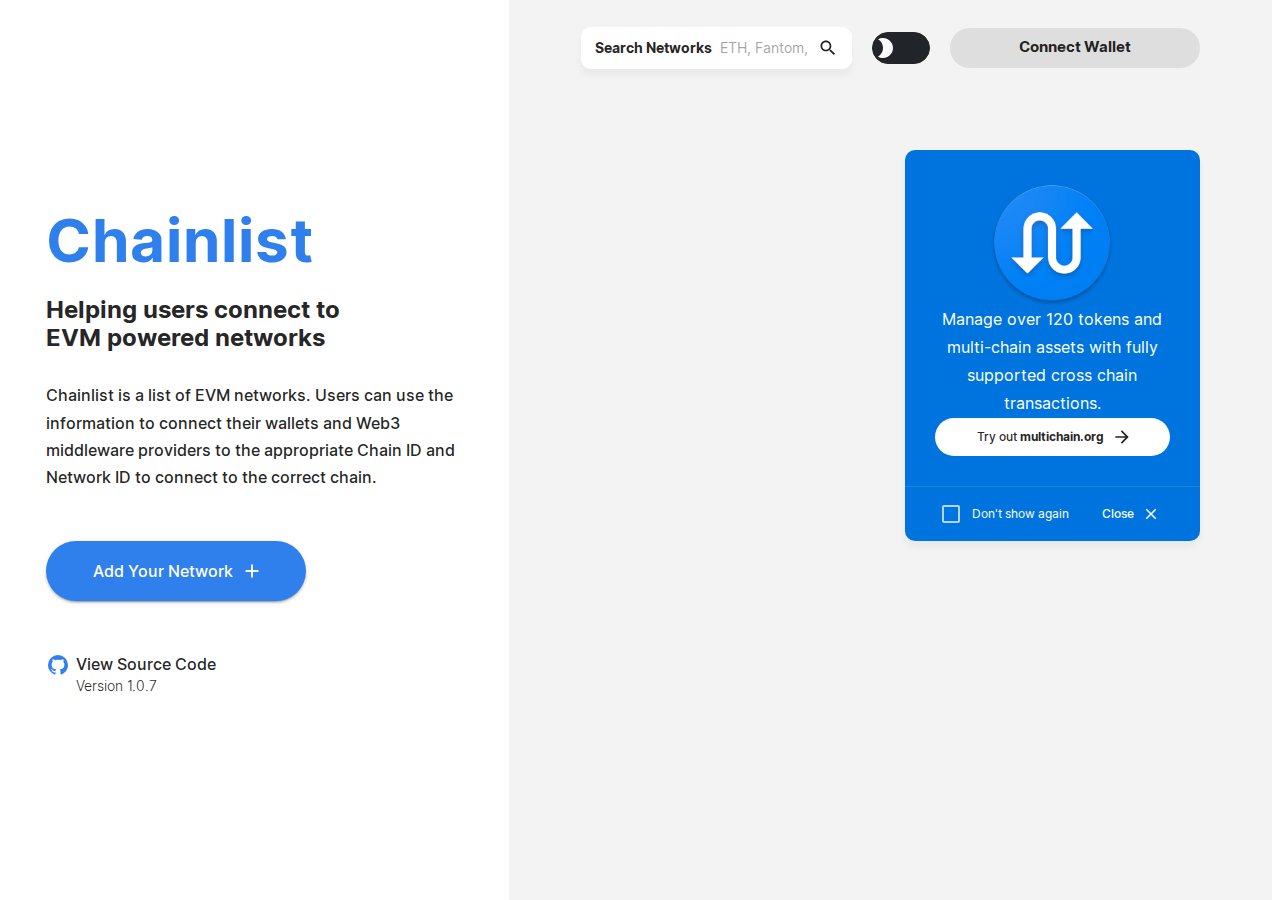
==== index.html @ e7cb63e4 "static" ====
<!DOCTYPE html><html lang="en"><head><meta name="viewport" content="width=device-width"/><meta charSet="utf-8"/><title>Chainlist</title><link rel="icon" href="/favicon.png"/><meta name="next-head-count" content="4"/><link rel="stylesheet" href="/fonts/Inter/Inter.css"/><link rel="stylesheet" href="/fonts/Druk/Druk.css"/><link rel="preload" href="/static/css/27d177a30947857b.css" as="style"/><link rel="stylesheet" href="/static/css/27d177a30947857b.css" data-n-g=""/><link rel="preload" href="/static/css/64f025fb55201e39.css" as="style"/><link rel="stylesheet" href="/static/css/64f025fb55201e39.css" data-n-p=""/><noscript data-n-css=""></noscript><script defer="" nomodule="" src="/static/chunks/polyfills-5cd94c89d3acac5f.js"></script><script src="/static/chunks/webpack-434fefa8f39d8fbc.js" defer=""></script><script src="/static/chunks/framework-43572560f8657394.js" defer=""></script><script src="/static/chunks/main-914fbfab4f90b52f.js" defer=""></script><script src="/static/chunks/pages/_app-c842c3a75df71df0.js" defer=""></script><script src="/static/chunks/228-35515f5d2929bd73.js" defer=""></script><script src="/static/chunks/pages/index-5a4e022d5bf48676.js" defer=""></script><script src="/static/UNQuM_yPZ-2NZf_EHMmGe/_buildManifest.js" defer=""></script><script src="/static/UNQuM_yPZ-2NZf_EHMmGe/_ssgManifest.js" defer=""></script><script src="/static/UNQuM_yPZ-2NZf_EHMmGe/_middlewareManifest.js" defer=""></script><style id="jss-server-side">html {
  box-sizing: border-box;
  -webkit-font-smoothing: antialiased;
  -moz-osx-font-smoothing: grayscale;
}
*, *::before, *::after {
  box-sizing: inherit;
}
strong, b {
  font-weight: 700;
}
body {
  color: rgba(0, 0, 0, 0.87);
  margin: 0;
  font-size: 0.875rem;
  font-family: Inter,Arial,-apple-system,BlinkMacSystemFont,"Segoe UI",Roboto,"Helvetica Neue",sans-serif,"Apple Color Emoji","Segoe UI Emoji","Segoe UI Symbol";
  font-weight: 400;
  line-height: 1.43;
  background-color: #fff;
}
@media print {
  body {
    background-color: #fff;
  }
}
  body::backdrop {
    background-color: #fff;
  }
  .MuiSvgIcon-root {
    fill: currentColor;
    width: 1em;
    height: 1em;
    display: inline-block;
    font-size: 1.5rem;
    transition: fill 200ms cubic-bezier(0.4, 0, 0.2, 1) 0ms;
    flex-shrink: 0;
    user-select: none;
  }
  .MuiSvgIcon-colorPrimary {
    color: #2F80ED;
  }
  .MuiSvgIcon-colorSecondary {
    color: #DEDEDE;
  }
  .MuiSvgIcon-colorAction {
    color: rgba(0, 0, 0, 0.54);
  }
  .MuiSvgIcon-colorError {
    color: #dc3545;
  }
  .MuiSvgIcon-colorDisabled {
    color: rgba(0, 0, 0, 0.26);
  }
  .MuiSvgIcon-fontSizeInherit {
    font-size: inherit;
  }
  .MuiSvgIcon-fontSizeSmall {
    font-size: 1.25rem;
  }
  .MuiSvgIcon-fontSizeLarge {
    font-size: 2.1875rem;
  }
  .MuiSvgIcon-root-98 {
    fill: currentColor;
    width: 1em;
    height: 1em;
    display: inline-block;
    font-size: 1.5rem;
    transition: fill 200ms cubic-bezier(0.4, 0, 0.2, 1) 0ms;
    flex-shrink: 0;
    user-select: none;
  }
  .MuiSvgIcon-colorPrimary-99 {
    color: #2F80ED;
  }
  .MuiSvgIcon-colorSecondary-100 {
    color: #f50057;
  }
  .MuiSvgIcon-colorAction-101 {
    color: rgba(0, 0, 0, 0.54);
  }
  .MuiSvgIcon-colorError-102 {
    color: #f44336;
  }
  .MuiSvgIcon-colorDisabled-103 {
    color: rgba(0, 0, 0, 0.26);
  }
  .MuiSvgIcon-fontSizeInherit-104 {
    font-size: inherit;
  }
  .MuiSvgIcon-fontSizeSmall-105 {
    font-size: 1.25rem;
  }
  .MuiSvgIcon-fontSizeLarge-106 {
    font-size: 2.1875rem;
  }
  .MuiPaper-root-1 {
    color: rgba(0, 0, 0, 0.87);
    transition: box-shadow 300ms cubic-bezier(0.4, 0, 0.2, 1) 0ms;
    background-color: #fff;
  }
  .MuiPaper-rounded-2 {
    border-radius: 10px;
  }
  .MuiPaper-outlined-3 {
    border: 1px solid rgba(0, 0, 0, 0.12);
  }
  .MuiPaper-elevation0-4 {
    box-shadow: none;
  }
  .MuiPaper-elevation1-5 {
    box-shadow: 0px 7px 7px #0000000A;;
    -moz-box-shadow: 0px 7px 7px #0000000A;;
    -webkit-box-shadow: 0px 7px 7px #0000000A;;
  }
  .MuiPaper-elevation2-6 {
    box-shadow: 0px 3px 1px -2px rgba(0,0,0,0.2),0px 2px 2px 0px rgba(0,0,0,0.14),0px 1px 5px 0px rgba(0,0,0,0.12);
  }
  .MuiPaper-elevation3-7 {
    box-shadow: 0px 3px 3px -2px rgba(0,0,0,0.2),0px 3px 4px 0px rgba(0,0,0,0.14),0px 1px 8px 0px rgba(0,0,0,0.12);
  }
  .MuiPaper-elevation4-8 {
    box-shadow: 0px 2px 4px -1px rgba(0,0,0,0.2),0px 4px 5px 0px rgba(0,0,0,0.14),0px 1px 10px 0px rgba(0,0,0,0.12);
  }
  .MuiPaper-elevation5-9 {
    box-shadow: 0px 3px 5px -1px rgba(0,0,0,0.2),0px 5px 8px 0px rgba(0,0,0,0.14),0px 1px 14px 0px rgba(0,0,0,0.12);
  }
  .MuiPaper-elevation6-10 {
    box-shadow: 0px 3px 5px -1px rgba(0,0,0,0.2),0px 6px 10px 0px rgba(0,0,0,0.14),0px 1px 18px 0px rgba(0,0,0,0.12);
  }
  .MuiPaper-elevation7-11 {
    box-shadow: 0px 4px 5px -2px rgba(0,0,0,0.2),0px 7px 10px 1px rgba(0,0,0,0.14),0px 2px 16px 1px rgba(0,0,0,0.12);
  }
  .MuiPaper-elevation8-12 {
    box-shadow: 0px 5px 5px -3px rgba(0,0,0,0.2),0px 8px 10px 1px rgba(0,0,0,0.14),0px 3px 14px 2px rgba(0,0,0,0.12);
  }
  .MuiPaper-elevation9-13 {
    box-shadow: 0px 5px 6px -3px rgba(0,0,0,0.2),0px 9px 12px 1px rgba(0,0,0,0.14),0px 3px 16px 2px rgba(0,0,0,0.12);
  }
  .MuiPaper-elevation10-14 {
    box-shadow: 0px 6px 6px -3px rgba(0,0,0,0.2),0px 10px 14px 1px rgba(0,0,0,0.14),0px 4px 18px 3px rgba(0,0,0,0.12);
  }
  .MuiPaper-elevation11-15 {
    box-shadow: 0px 6px 7px -4px rgba(0,0,0,0.2),0px 11px 15px 1px rgba(0,0,0,0.14),0px 4px 20px 3px rgba(0,0,0,0.12);
  }
  .MuiPaper-elevation12-16 {
    box-shadow: 0px 7px 8px -4px rgba(0,0,0,0.2),0px 12px 17px 2px rgba(0,0,0,0.14),0px 5px 22px 4px rgba(0,0,0,0.12);
  }
  .MuiPaper-elevation13-17 {
    box-shadow: 0px 7px 8px -4px rgba(0,0,0,0.2),0px 13px 19px 2px rgba(0,0,0,0.14),0px 5px 24px 4px rgba(0,0,0,0.12);
  }
  .MuiPaper-elevation14-18 {
    box-shadow: 0px 7px 9px -4px rgba(0,0,0,0.2),0px 14px 21px 2px rgba(0,0,0,0.14),0px 5px 26px 4px rgba(0,0,0,0.12);
  }
  .MuiPaper-elevation15-19 {
    box-shadow: 0px 8px 9px -5px rgba(0,0,0,0.2),0px 15px 22px 2px rgba(0,0,0,0.14),0px 6px 28px 5px rgba(0,0,0,0.12);
  }
  .MuiPaper-elevation16-20 {
    box-shadow: 0px 8px 10px -5px rgba(0,0,0,0.2),0px 16px 24px 2px rgba(0,0,0,0.14),0px 6px 30px 5px rgba(0,0,0,0.12);
  }
  .MuiPaper-elevation17-21 {
    box-shadow: 0px 8px 11px -5px rgba(0,0,0,0.2),0px 17px 26px 2px rgba(0,0,0,0.14),0px 6px 32px 5px rgba(0,0,0,0.12);
  }
  .MuiPaper-elevation18-22 {
    box-shadow: 0px 9px 11px -5px rgba(0,0,0,0.2),0px 18px 28px 2px rgba(0,0,0,0.14),0px 7px 34px 6px rgba(0,0,0,0.12);
  }
  .MuiPaper-elevation19-23 {
    box-shadow: 0px 9px 12px -6px rgba(0,0,0,0.2),0px 19px 29px 2px rgba(0,0,0,0.14),0px 7px 36px 6px rgba(0,0,0,0.12);
  }
  .MuiPaper-elevation20-24 {
    box-shadow: 0px 10px 13px -6px rgba(0,0,0,0.2),0px 20px 31px 3px rgba(0,0,0,0.14),0px 8px 38px 7px rgba(0,0,0,0.12);
  }
  .MuiPaper-elevation21-25 {
    box-shadow: 0px 10px 13px -6px rgba(0,0,0,0.2),0px 21px 33px 3px rgba(0,0,0,0.14),0px 8px 40px 7px rgba(0,0,0,0.12);
  }
  .MuiPaper-elevation22-26 {
    box-shadow: 0px 10px 14px -6px rgba(0,0,0,0.2),0px 22px 35px 3px rgba(0,0,0,0.14),0px 8px 42px 7px rgba(0,0,0,0.12);
  }
  .MuiPaper-elevation23-27 {
    box-shadow: 0px 11px 14px -7px rgba(0,0,0,0.2),0px 23px 36px 3px rgba(0,0,0,0.14),0px 9px 44px 8px rgba(0,0,0,0.12);
  }
  .MuiPaper-elevation24-28 {
    box-shadow: 0px 11px 15px -7px rgba(0,0,0,0.2),0px 24px 38px 3px rgba(0,0,0,0.14),0px 9px 46px 8px rgba(0,0,0,0.12);
  }
  .MuiButtonBase-root {
    color: inherit;
    border: 0;
    cursor: pointer;
    margin: 0;
    display: inline-flex;
    outline: 0;
    padding: 0;
    position: relative;
    align-items: center;
    user-select: none;
    border-radius: 0;
    vertical-align: middle;
    -moz-appearance: none;
    justify-content: center;
    text-decoration: none;
    background-color: transparent;
    -webkit-appearance: none;
    -webkit-tap-highlight-color: transparent;
  }
  .MuiButtonBase-root::-moz-focus-inner {
    border-style: none;
  }
  .MuiButtonBase-root.Mui-disabled {
    cursor: default;
    pointer-events: none;
  }
@media print {
  .MuiButtonBase-root {
    color-adjust: exact;
  }
}
  .MuiIconButton-root {
    flex: 0 0 auto;
    color: rgba(0, 0, 0, 0.54);
    padding: 12px;
    overflow: visible;
    font-size: 1.5rem;
    text-align: center;
    transition: background-color 150ms cubic-bezier(0.4, 0, 0.2, 1) 0ms;
    border-radius: 50%;
  }
  .MuiIconButton-root:hover {
    background-color: rgba(0, 0, 0, 0.04);
  }
  .MuiIconButton-root.Mui-disabled {
    color: rgba(0, 0, 0, 0.26);
    background-color: transparent;
  }
@media (hover: none) {
  .MuiIconButton-root:hover {
    background-color: transparent;
  }
}
  .MuiIconButton-edgeStart {
    margin-left: -12px;
  }
  .MuiIconButton-sizeSmall.MuiIconButton-edgeStart {
    margin-left: -3px;
  }
  .MuiIconButton-edgeEnd {
    margin-right: -12px;
  }
  .MuiIconButton-sizeSmall.MuiIconButton-edgeEnd {
    margin-right: -3px;
  }
  .MuiIconButton-colorInherit {
    color: inherit;
  }
  .MuiIconButton-colorPrimary {
    color: #2F80ED;
  }
  .MuiIconButton-colorPrimary:hover {
    background-color: rgba(47, 128, 237, 0.04);
  }
@media (hover: none) {
  .MuiIconButton-colorPrimary:hover {
    background-color: transparent;
  }
}
  .MuiIconButton-colorSecondary {
    color: #DEDEDE;
  }
  .MuiIconButton-colorSecondary:hover {
    background-color: rgba(222, 222, 222, 0.04);
  }
@media (hover: none) {
  .MuiIconButton-colorSecondary:hover {
    background-color: transparent;
  }
}
  .MuiIconButton-sizeSmall {
    padding: 3px;
    font-size: 1.125rem;
  }
  .MuiIconButton-label {
    width: 100%;
    display: flex;
    align-items: inherit;
    justify-content: inherit;
  }
  .MuiTypography-root {
    margin: 0;
  }
  .MuiTypography-body2 {
    font-size: 0.875rem;
    font-family: Inter,Arial,-apple-system,BlinkMacSystemFont,"Segoe UI",Roboto,"Helvetica Neue",sans-serif,"Apple Color Emoji","Segoe UI Emoji","Segoe UI Symbol";
    font-weight: 400;
    line-height: 1.43;
  }
  .MuiTypography-body1 {
    font-size: 16px;
    font-family: Inter,Arial,-apple-system,BlinkMacSystemFont,"Segoe UI",Roboto,"Helvetica Neue",sans-serif,"Apple Color Emoji","Segoe UI Emoji","Segoe UI Symbol";
    font-weight: 500;
    line-height: 1.7;
  }
@media (max-width:576px) {
  .MuiTypography-body1 {
    font-size: 0.8rem;
  }
}
  .MuiTypography-caption {
    font-size: 0.75rem;
    font-family: Inter,Arial,-apple-system,BlinkMacSystemFont,"Segoe UI",Roboto,"Helvetica Neue",sans-serif,"Apple Color Emoji","Segoe UI Emoji","Segoe UI Symbol";
    font-weight: 400;
    line-height: 1.66;
  }
  .MuiTypography-button {
    font-size: 0.875rem;
    font-family: Inter,Arial,-apple-system,BlinkMacSystemFont,"Segoe UI",Roboto,"Helvetica Neue",sans-serif,"Apple Color Emoji","Segoe UI Emoji","Segoe UI Symbol";
    font-weight: 500;
    line-height: 1.75;
    text-transform: uppercase;
  }
  .MuiTypography-h1 {
    font-size: 60px;
    font-family: "Helvetica Neue", Inter;
    font-weight: 700;
    line-height: 1.167;
    letter-spacing: 1px;
  }
  .MuiTypography-h2 {
    font-size: 24px;
    font-family: Inter,Arial,-apple-system,BlinkMacSystemFont,"Segoe UI",Roboto,"Helvetica Neue",sans-serif,"Apple Color Emoji","Segoe UI Emoji","Segoe UI Symbol";
    font-weight: 700;
    line-height: 1.167;
  }
  .MuiTypography-h3 {
    font-size: 20px;
    font-family: Inter;
    font-weight: 600;
    line-height: 1.167;
  }
  .MuiTypography-h4 {
    font-size: 1.5rem;
    font-family: Inter,Arial,-apple-system,BlinkMacSystemFont,"Segoe UI",Roboto,"Helvetica Neue",sans-serif,"Apple Color Emoji","Segoe UI Emoji","Segoe UI Symbol";
    font-weight: 600;
    line-height: 1.167;
  }
  .MuiTypography-h5 {
    font-size: 15px;
    font-family: Inter,Arial,-apple-system,BlinkMacSystemFont,"Segoe UI",Roboto,"Helvetica Neue",sans-serif,"Apple Color Emoji","Segoe UI Emoji","Segoe UI Symbol";
    font-weight: 700;
    line-height: 1.167;
  }
  .MuiTypography-h6 {
    font-size: 1.5rem;
    font-family: Inter,Arial,-apple-system,BlinkMacSystemFont,"Segoe UI",Roboto,"Helvetica Neue",sans-serif,"Apple Color Emoji","Segoe UI Emoji","Segoe UI Symbol";
    font-weight: 700;
    line-height: 1.167;
    letter-spacing: 2px;
  }
@media (max-width:576px) {
  .MuiTypography-h6 {
    font-size: 1.2rem;
  }
}
  .MuiTypography-subtitle1 {
    font-size: 14px;
    font-family: Inter,Arial,-apple-system,BlinkMacSystemFont,"Segoe UI",Roboto,"Helvetica Neue",sans-serif,"Apple Color Emoji","Segoe UI Emoji","Segoe UI Symbol";
    font-weight: 300;
    line-height: 1.167;
  }
@media (max-width:576px) {
  .MuiTypography-subtitle1 {
    font-size: 0.7rem;
  }
}
  .MuiTypography-subtitle2 {
    font-size: 0.875rem;
    font-family: Inter,Arial,-apple-system,BlinkMacSystemFont,"Segoe UI",Roboto,"Helvetica Neue",sans-serif,"Apple Color Emoji","Segoe UI Emoji","Segoe UI Symbol";
    font-weight: 500;
    line-height: 1.57;
  }
  .MuiTypography-overline {
    font-size: 0.75rem;
    font-family: Inter,Arial,-apple-system,BlinkMacSystemFont,"Segoe UI",Roboto,"Helvetica Neue",sans-serif,"Apple Color Emoji","Segoe UI Emoji","Segoe UI Symbol";
    font-weight: 400;
    line-height: 2.66;
    text-transform: uppercase;
  }
  .MuiTypography-srOnly {
    width: 1px;
    height: 1px;
    overflow: hidden;
    position: absolute;
  }
  .MuiTypography-alignLeft {
    text-align: left;
  }
  .MuiTypography-alignCenter {
    text-align: center;
  }
  .MuiTypography-alignRight {
    text-align: right;
  }
  .MuiTypography-alignJustify {
    text-align: justify;
  }
  .MuiTypography-noWrap {
    overflow: hidden;
    white-space: nowrap;
    text-overflow: ellipsis;
  }
  .MuiTypography-gutterBottom {
    margin-bottom: 0.35em;
  }
  .MuiTypography-paragraph {
    margin-bottom: 16px;
  }
  .MuiTypography-colorInherit {
    color: inherit;
  }
  .MuiTypography-colorPrimary {
    color: #2F80ED;
  }
  .MuiTypography-colorSecondary {
    color: #DEDEDE;
  }
  .MuiTypography-colorTextPrimary {
    color: rgba(0, 0, 0, 0.87);
  }
  .MuiTypography-colorTextSecondary {
    color: rgba(0, 0, 0, 0.54);
  }
  .MuiTypography-colorError {
    color: #dc3545;
  }
  .MuiTypography-displayInline {
    display: inline;
  }
  .MuiTypography-displayBlock {
    display: block;
  }
  .MuiTypography-root-68 {
    margin: 0;
  }
  .MuiTypography-body2-69 {
    font-size: 0.875rem;
    font-family: Inter,Arial,-apple-system,BlinkMacSystemFont,"Segoe UI",Roboto,"Helvetica Neue",sans-serif,"Apple Color Emoji","Segoe UI Emoji","Segoe UI Symbol";
    font-weight: 400;
    line-height: 1.43;
  }
  .MuiTypography-body1-70 {
    font-size: 12px;
    font-family: Inter,Arial,-apple-system,BlinkMacSystemFont,"Segoe UI",Roboto,"Helvetica Neue",sans-serif,"Apple Color Emoji","Segoe UI Emoji","Segoe UI Symbol";
    font-weight: 400;
    line-height: 1.5;
  }
  .MuiTypography-caption-71 {
    font-size: 0.75rem;
    font-family: Inter,Arial,-apple-system,BlinkMacSystemFont,"Segoe UI",Roboto,"Helvetica Neue",sans-serif,"Apple Color Emoji","Segoe UI Emoji","Segoe UI Symbol";
    font-weight: 400;
    line-height: 1.66;
  }
  .MuiTypography-button-72 {
    font-size: 0.875rem;
    font-family: Inter,Arial,-apple-system,BlinkMacSystemFont,"Segoe UI",Roboto,"Helvetica Neue",sans-serif,"Apple Color Emoji","Segoe UI Emoji","Segoe UI Symbol";
    font-weight: 500;
    line-height: 1.75;
    text-transform: uppercase;
  }
  .MuiTypography-h1-73 {
    font-size: 6rem;
    font-family: Inter,Arial,-apple-system,BlinkMacSystemFont,"Segoe UI",Roboto,"Helvetica Neue",sans-serif,"Apple Color Emoji","Segoe UI Emoji","Segoe UI Symbol";
    font-weight: 300;
    line-height: 1.167;
  }
  .MuiTypography-h2-74 {
    font-size: 3.75rem;
    font-family: Inter,Arial,-apple-system,BlinkMacSystemFont,"Segoe UI",Roboto,"Helvetica Neue",sans-serif,"Apple Color Emoji","Segoe UI Emoji","Segoe UI Symbol";
    font-weight: 300;
    line-height: 1.2;
  }
  .MuiTypography-h3-75 {
    font-size: 3rem;
    font-family: Inter,Arial,-apple-system,BlinkMacSystemFont,"Segoe UI",Roboto,"Helvetica Neue",sans-serif,"Apple Color Emoji","Segoe UI Emoji","Segoe UI Symbol";
    font-weight: 400;
    line-height: 1.167;
  }
  .MuiTypography-h4-76 {
    font-size: 2.125rem;
    font-family: Inter,Arial,-apple-system,BlinkMacSystemFont,"Segoe UI",Roboto,"Helvetica Neue",sans-serif,"Apple Color Emoji","Segoe UI Emoji","Segoe UI Symbol";
    font-weight: 400;
    line-height: 1.235;
  }
  .MuiTypography-h5-77 {
    font-size: 1.5rem;
    font-family: Inter,Arial,-apple-system,BlinkMacSystemFont,"Segoe UI",Roboto,"Helvetica Neue",sans-serif,"Apple Color Emoji","Segoe UI Emoji","Segoe UI Symbol";
    font-weight: 400;
    line-height: 1.334;
  }
  .MuiTypography-h6-78 {
    font-size: 1.25rem;
    font-family: Inter,Arial,-apple-system,BlinkMacSystemFont,"Segoe UI",Roboto,"Helvetica Neue",sans-serif,"Apple Color Emoji","Segoe UI Emoji","Segoe UI Symbol";
    font-weight: 500;
    line-height: 1.6;
  }
  .MuiTypography-subtitle1-79 {
    font-size: 1rem;
    font-family: Inter,Arial,-apple-system,BlinkMacSystemFont,"Segoe UI",Roboto,"Helvetica Neue",sans-serif,"Apple Color Emoji","Segoe UI Emoji","Segoe UI Symbol";
    font-weight: 400;
    line-height: 1.75;
  }
  .MuiTypography-subtitle2-80 {
    font-size: 0.875rem;
    font-family: Inter,Arial,-apple-system,BlinkMacSystemFont,"Segoe UI",Roboto,"Helvetica Neue",sans-serif,"Apple Color Emoji","Segoe UI Emoji","Segoe UI Symbol";
    font-weight: 500;
    line-height: 1.57;
  }
  .MuiTypography-overline-81 {
    font-size: 0.75rem;
    font-family: Inter,Arial,-apple-system,BlinkMacSystemFont,"Segoe UI",Roboto,"Helvetica Neue",sans-serif,"Apple Color Emoji","Segoe UI Emoji","Segoe UI Symbol";
    font-weight: 400;
    line-height: 2.66;
    text-transform: uppercase;
  }
  .MuiTypography-srOnly-82 {
    width: 1px;
    height: 1px;
    overflow: hidden;
    position: absolute;
  }
  .MuiTypography-alignLeft-83 {
    text-align: left;
  }
  .MuiTypography-alignCenter-84 {
    text-align: center;
  }
  .MuiTypography-alignRight-85 {
    text-align: right;
  }
  .MuiTypography-alignJustify-86 {
    text-align: justify;
  }
  .MuiTypography-noWrap-87 {
    overflow: hidden;
    white-space: nowrap;
    text-overflow: ellipsis;
  }
  .MuiTypography-gutterBottom-88 {
    margin-bottom: 0.35em;
  }
  .MuiTypography-paragraph-89 {
    margin-bottom: 16px;
  }
  .MuiTypography-colorInherit-90 {
    color: inherit;
  }
  .MuiTypography-colorPrimary-91 {
    color: #2F80ED;
  }
  .MuiTypography-colorSecondary-92 {
    color: #f50057;
  }
  .MuiTypography-colorTextPrimary-93 {
    color: rgba(0, 0, 0, 0.87);
  }
  .MuiTypography-colorTextSecondary-94 {
    color: rgba(0, 0, 0, 0.54);
  }
  .MuiTypography-colorError-95 {
    color: #f44336;
  }
  .MuiTypography-displayInline-96 {
    display: inline;
  }
  .MuiTypography-displayBlock-97 {
    display: block;
  }
  .MuiButton-root {
    color: rgba(0, 0, 0, 0.87);
    padding: 6px 16px;
    font-size: 0.875rem;
    min-width: 50px;
    box-sizing: border-box;
    transition: background-color 250ms cubic-bezier(0.4, 0, 0.2, 1) 0ms,box-shadow 250ms cubic-bezier(0.4, 0, 0.2, 1) 0ms,border 250ms cubic-bezier(0.4, 0, 0.2, 1) 0ms;
    font-family: Inter,Arial,-apple-system,BlinkMacSystemFont,"Segoe UI",Roboto,"Helvetica Neue",sans-serif,"Apple Color Emoji","Segoe UI Emoji","Segoe UI Symbol";
    font-weight: 500;
    line-height: 1.75;
    border-radius: 32px;
    text-transform: uppercase;
  }
  .MuiButton-root:hover {
    text-decoration: none;
    background-color: rgba(0, 0, 0, 0.04);
  }
  .MuiButton-root.Mui-disabled {
    color: rgba(0, 0, 0, 0.26);
  }
@media (hover: none) {
  .MuiButton-root:hover {
    background-color: transparent;
  }
}
  .MuiButton-root:hover.Mui-disabled {
    background-color: transparent;
  }
  .MuiButton-label {
    width: 100%;
    display: inherit;
    align-items: inherit;
    text-transform: capitalize;
    justify-content: inherit;
  }
  .MuiButton-text {
    padding: 6px 8px;
  }
  .MuiButton-textPrimary {
    color: #2F80ED;
  }
  .MuiButton-textPrimary:hover {
    background-color: rgba(47, 128, 237, 0.04);
  }
@media (hover: none) {
  .MuiButton-textPrimary:hover {
    background-color: transparent;
  }
}
  .MuiButton-textSecondary {
    color: #DEDEDE;
  }
  .MuiButton-textSecondary:hover {
    background-color: rgba(222, 222, 222, 0.04);
  }
@media (hover: none) {
  .MuiButton-textSecondary:hover {
    background-color: transparent;
  }
}
  .MuiButton-outlined {
    border: 1px solid rgba(0, 0, 0, 0.23);
    padding: 5px 15px;
  }
  .MuiButton-outlined.Mui-disabled {
    border: 1px solid rgba(0, 0, 0, 0.12);
  }
  .MuiButton-outlinedPrimary {
    color: #2F80ED;
    border: 1px solid #EAEAEA;
  }
  .MuiButton-outlinedPrimary:hover {
    color: #fff;
    border: 1px solid #2F80ED;
    background-color: #2F80ED !important;
  }
@media (hover: none) {
  .MuiButton-outlinedPrimary:hover {
    background-color: transparent;
  }
}
  .MuiButton-outlinedSecondary {
    color: #DEDEDE;
    border: 1px solid rgba(222, 222, 222, 0.5);
  }
  .MuiButton-outlinedSecondary:hover {
    border: 1px solid #DEDEDE;
    background-color: rgba(222, 222, 222, 0.04);
  }
  .MuiButton-outlinedSecondary.Mui-disabled {
    border: 1px solid rgba(0, 0, 0, 0.26);
  }
@media (hover: none) {
  .MuiButton-outlinedSecondary:hover {
    background-color: transparent;
  }
}
  .MuiButton-contained {
    color: rgba(0, 0, 0, 0.87);
    box-shadow: 0px 3px 1px -2px rgba(0,0,0,0.2),0px 2px 2px 0px rgba(0,0,0,0.14),0px 1px 5px 0px rgba(0,0,0,0.12);
    background-color: #e0e0e0;
  }
  .MuiButton-contained:hover {
    box-shadow: 0px 2px 4px -1px rgba(0,0,0,0.2),0px 4px 5px 0px rgba(0,0,0,0.14),0px 1px 10px 0px rgba(0,0,0,0.12);
    background-color: #d5d5d5;
  }
  .MuiButton-contained.Mui-focusVisible {
    box-shadow: 0px 3px 5px -1px rgba(0,0,0,0.2),0px 6px 10px 0px rgba(0,0,0,0.14),0px 1px 18px 0px rgba(0,0,0,0.12);
  }
  .MuiButton-contained:active {
    box-shadow: 0px 5px 5px -3px rgba(0,0,0,0.2),0px 8px 10px 1px rgba(0,0,0,0.14),0px 3px 14px 2px rgba(0,0,0,0.12);
  }
  .MuiButton-contained.Mui-disabled {
    color: rgba(0, 0, 0, 0.26);
    box-shadow: none;
    background-color: rgba(0, 0, 0, 0.12);
  }
@media (hover: none) {
  .MuiButton-contained:hover {
    box-shadow: 0px 3px 1px -2px rgba(0,0,0,0.2),0px 2px 2px 0px rgba(0,0,0,0.14),0px 1px 5px 0px rgba(0,0,0,0.12);
    background-color: #e0e0e0;
  }
}
  .MuiButton-contained:hover.Mui-disabled {
    background-color: rgba(0, 0, 0, 0.12);
  }
  .MuiButton-containedPrimary {
    color: #fff;
    background-color: #2F80ED;
  }
  .MuiButton-containedPrimary:hover {
    background-color: rgb(32, 89, 165);
  }
@media (hover: none) {
  .MuiButton-containedPrimary:hover {
    background-color: #2F80ED;
  }
}
  .MuiButton-containedSecondary {
    color: rgba(0, 0, 0, 0.87);
    background-color: #DEDEDE;
  }
  .MuiButton-containedSecondary:hover {
    background-color: rgb(155, 155, 155);
  }
@media (hover: none) {
  .MuiButton-containedSecondary:hover {
    background-color: #DEDEDE;
  }
}
  .MuiButton-disableElevation {
    box-shadow: none;
  }
  .MuiButton-disableElevation:hover {
    box-shadow: none;
  }
  .MuiButton-disableElevation.Mui-focusVisible {
    box-shadow: none;
  }
  .MuiButton-disableElevation:active {
    box-shadow: none;
  }
  .MuiButton-disableElevation.Mui-disabled {
    box-shadow: none;
  }
  .MuiButton-colorInherit {
    color: inherit;
    border-color: currentColor;
  }
  .MuiButton-textSizeSmall {
    padding: 4px 5px;
    font-size: 0.8125rem;
  }
  .MuiButton-textSizeLarge {
    padding: 8px 11px;
    font-size: 2.4rem;
  }
@media (max-width:576px) {
  .MuiButton-textSizeLarge {
    font-size: 2rem;
  }
}
  .MuiButton-outlinedSizeSmall {
    padding: 6px 9px;
    font-size: 0.7rem;
  }
@media (max-width:576px) {
  .MuiButton-outlinedSizeSmall {
    padding: 3px 0px;
  }
}
  .MuiButton-outlinedSizeLarge {
    padding: 7px 21px;
    font-size: 0.9375rem;
  }
  .MuiButton-containedSizeSmall {
    padding: 4px 10px;
    font-size: 0.8125rem;
  }
  .MuiButton-containedSizeLarge {
    padding: 8px 22px;
    font-size: 0.9375rem;
  }
  .MuiButton-sizeLarge {
    width: 260px;
    height: 60px;
    border-radius: 50px;
  }
  .MuiButton-fullWidth {
    width: 100%;
  }
  .MuiButton-startIcon {
    display: inherit;
    margin-left: -4px;
    margin-right: 8px;
  }
  .MuiButton-startIcon.MuiButton-iconSizeSmall {
    margin-left: -2px;
  }
  .MuiButton-endIcon {
    display: inherit;
    margin-left: 8px;
    margin-right: -4px;
  }
  .MuiButton-endIcon.MuiButton-iconSizeSmall {
    margin-right: -2px;
  }
  .MuiButton-iconSizeSmall > *:first-child {
    font-size: 18px;
  }
  .MuiButton-iconSizeMedium > *:first-child {
    font-size: 20px;
  }
  .MuiButton-iconSizeLarge > *:first-child {
    font-size: 22px;
  }
  .jss117 {
    padding: 9px;
  }
  .jss120 {
    top: 0;
    left: 0;
    width: 100%;
    cursor: inherit;
    height: 100%;
    margin: 0;
    opacity: 0;
    padding: 0;
    z-index: 1;
    position: absolute;
  }
@keyframes mui-auto-fill {}
@keyframes mui-auto-fill-cancel {}
  .MuiInputBase-root-46 {
    color: rgba(0, 0, 0, 0.87);
    cursor: text;
    display: inline-flex;
    position: relative;
    font-size: 12px;
    box-sizing: border-box;
    align-items: center;
    font-family: Inter,Arial,-apple-system,BlinkMacSystemFont,"Segoe UI",Roboto,"Helvetica Neue",sans-serif,"Apple Color Emoji","Segoe UI Emoji","Segoe UI Symbol";
    font-weight: 400;
    line-height: 1.1876em;
  }
  .MuiInputBase-root-46.Mui-disabled {
    color: rgba(0, 0, 0, 0.38);
    cursor: default;
  }
  .MuiInputBase-multiline-51 {
    padding: 6px 0 7px;
  }
  .MuiInputBase-multiline-51.MuiInputBase-marginDense-50 {
    padding-top: 3px;
  }
  .MuiInputBase-fullWidth-53 {
    width: 100%;
  }
  .MuiInputBase-input-54 {
    font: inherit;
    color: currentColor;
    width: 100%;
    border: 0;
    height: 1.1876em;
    margin: 0;
    display: block;
    padding: 6px 0 7px;
    font-size: 14px;
    min-width: 0;
    background: none;
    box-sizing: content-box;
    animation-name: mui-auto-fill-cancel;
    letter-spacing: inherit;
    animation-duration: 10ms;
    -webkit-tap-highlight-color: transparent;
  }
  .MuiInputBase-input-54::-webkit-input-placeholder {
    color: currentColor;
    opacity: 0.42;
    transition: opacity 200ms cubic-bezier(0.4, 0, 0.2, 1) 0ms;
  }
  .MuiInputBase-input-54::-moz-placeholder {
    color: currentColor;
    opacity: 0.42;
    transition: opacity 200ms cubic-bezier(0.4, 0, 0.2, 1) 0ms;
  }
  .MuiInputBase-input-54:-ms-input-placeholder {
    color: currentColor;
    opacity: 0.42;
    transition: opacity 200ms cubic-bezier(0.4, 0, 0.2, 1) 0ms;
  }
  .MuiInputBase-input-54::-ms-input-placeholder {
    color: currentColor;
    opacity: 0.42;
    transition: opacity 200ms cubic-bezier(0.4, 0, 0.2, 1) 0ms;
  }
  .MuiInputBase-input-54:focus {
    outline: 0;
  }
  .MuiInputBase-input-54:invalid {
    box-shadow: none;
  }
  .MuiInputBase-input-54::-webkit-search-decoration {
    -webkit-appearance: none;
  }
  .MuiInputBase-input-54.Mui-disabled {
    opacity: 1;
  }
  .MuiInputBase-input-54:-webkit-autofill {
    animation-name: mui-auto-fill;
    animation-duration: 5000s;
  }
  label[data-shrink=false] + .MuiInputBase-formControl-47 .MuiInputBase-input-54::-webkit-input-placeholder {
    opacity: 0 !important;
  }
  label[data-shrink=false] + .MuiInputBase-formControl-47 .MuiInputBase-input-54::-moz-placeholder {
    opacity: 0 !important;
  }
  label[data-shrink=false] + .MuiInputBase-formControl-47 .MuiInputBase-input-54:-ms-input-placeholder {
    opacity: 0 !important;
  }
  label[data-shrink=false] + .MuiInputBase-formControl-47 .MuiInputBase-input-54::-ms-input-placeholder {
    opacity: 0 !important;
  }
  label[data-shrink=false] + .MuiInputBase-formControl-47 .MuiInputBase-input-54:focus::-webkit-input-placeholder {
    opacity: 0.42;
  }
  label[data-shrink=false] + .MuiInputBase-formControl-47 .MuiInputBase-input-54:focus::-moz-placeholder {
    opacity: 0.42;
  }
  label[data-shrink=false] + .MuiInputBase-formControl-47 .MuiInputBase-input-54:focus:-ms-input-placeholder {
    opacity: 0.42;
  }
  label[data-shrink=false] + .MuiInputBase-formControl-47 .MuiInputBase-input-54:focus::-ms-input-placeholder {
    opacity: 0.42;
  }
  .MuiInputBase-inputMarginDense-55 {
    padding-top: 3px;
  }
  .MuiInputBase-inputMultiline-56 {
    height: auto;
    resize: none;
    padding: 0;
  }
  .MuiInputBase-inputTypeSearch-57 {
    -moz-appearance: textfield;
    -webkit-appearance: textfield;
  }
  .MuiFormControl-root-30 {
    border: 0;
    margin: 0;
    display: inline-flex;
    padding: 0;
    position: relative;
    min-width: 0;
    flex-direction: column;
    vertical-align: top;
  }
  .MuiFormControl-marginNormal-31 {
    margin-top: 16px;
    margin-bottom: 8px;
  }
  .MuiFormControl-marginDense-32 {
    margin-top: 8px;
    margin-bottom: 4px;
  }
  .MuiFormControl-fullWidth-33 {
    width: 100%;
  }
  .MuiInputAdornment-root-61 {
    height: 0.01em;
    display: flex;
    max-height: 2em;
    align-items: center;
    white-space: nowrap;
  }
  .MuiInputAdornment-filled-62.MuiInputAdornment-positionStart-63:not(.MuiInputAdornment-hiddenLabel-66) {
    margin-top: 16px;
  }
  .MuiInputAdornment-positionStart-63 {
    margin-right: 8px;
  }
  .MuiInputAdornment-positionEnd-64 {
    margin-left: 8px;
  }
  .MuiInputAdornment-disablePointerEvents-65 {
    pointer-events: none;
  }
  .jss107 {
    top: -5px;
    left: 0;
    right: 0;
    bottom: 0;
    margin: 0;
    padding: 0 8px;
    overflow: hidden;
    position: absolute;
    border-style: solid;
    border-width: 1px;
    border-radius: inherit;
    pointer-events: none;
  }
  .jss108 {
    padding: 0;
    text-align: left;
    transition: width 150ms cubic-bezier(0.0, 0, 0.2, 1) 0ms;
    line-height: 11px;
  }
  .jss109 {
    width: auto;
    height: 11px;
    display: block;
    padding: 0;
    font-size: 0.75em;
    max-width: 0.01px;
    text-align: left;
    transition: max-width 50ms cubic-bezier(0.0, 0, 0.2, 1) 0ms;
    visibility: hidden;
  }
  .jss109 > span {
    display: inline-block;
    padding-left: 5px;
    padding-right: 5px;
  }
  .jss110 {
    max-width: 1000px;
    transition: max-width 100ms cubic-bezier(0.0, 0, 0.2, 1) 50ms;
  }
  .MuiOutlinedInput-root-34 {
    position: relative;
    border-radius: 10px;
  }
  .MuiOutlinedInput-root-34:hover .MuiOutlinedInput-notchedOutline-40 {
    border-color: rgba(0, 0, 0, 0.87);
  }
@media (hover: none) {
  .MuiOutlinedInput-root-34:hover .MuiOutlinedInput-notchedOutline-40 {
    border-color: rgba(0, 0, 0, 0.23);
  }
}
  .MuiOutlinedInput-root-34.Mui-focused .MuiOutlinedInput-notchedOutline-40 {
    border-color: #2F80ED;
    border-width: 2px;
  }
  .MuiOutlinedInput-root-34.Mui-error .MuiOutlinedInput-notchedOutline-40 {
    border-color: #f44336;
  }
  .MuiOutlinedInput-root-34.Mui-disabled .MuiOutlinedInput-notchedOutline-40 {
    border-color: rgba(0, 0, 0, 0.26);
  }
  .MuiOutlinedInput-colorSecondary-35.Mui-focused .MuiOutlinedInput-notchedOutline-40 {
    border-color: #f50057;
  }
  .MuiOutlinedInput-adornedStart-36 {
    padding-left: 14px;
  }
  .MuiOutlinedInput-adornedEnd-37 {
    padding-right: 14px;
  }
  .MuiOutlinedInput-multiline-39 {
    padding: 18.5px 14px;
  }
  .MuiOutlinedInput-multiline-39.MuiOutlinedInput-marginDense-38 {
    padding-top: 10.5px;
    padding-bottom: 10.5px;
  }
  .MuiOutlinedInput-notchedOutline-40 {
    border-color: #FFF;
  }
  .MuiOutlinedInput-input-41 {
    padding: 12.5px 14px;
  }
  .MuiOutlinedInput-input-41:-webkit-autofill {
    border-radius: inherit;
  }
  .MuiOutlinedInput-inputMarginDense-42 {
    padding-top: 10.5px;
    padding-bottom: 10.5px;
  }
  .MuiOutlinedInput-inputMultiline-43 {
    padding: 0;
  }
  .MuiOutlinedInput-inputAdornedStart-44 {
    padding-left: 0;
  }
  .MuiOutlinedInput-inputAdornedEnd-45 {
    padding-right: 0;
  }
  .MuiSwitch-root {
    width: 58px;
    height: 38px;
    display: inline-flex;
    padding: 12px;
    z-index: 0;
    overflow: hidden;
    position: relative;
    box-sizing: border-box;
    flex-shrink: 0;
    vertical-align: middle;
  }
@media print {
  .MuiSwitch-root {
    color-adjust: exact;
  }
}
  .MuiSwitch-edgeStart {
    margin-left: -8px;
  }
  .MuiSwitch-edgeEnd {
    margin-right: -8px;
  }
  .MuiSwitch-switchBase {
    top: 0;
    left: 0;
    color: #fafafa;
    z-index: 1;
    position: absolute;
    transition: left 150ms cubic-bezier(0.4, 0, 0.2, 1) 0ms,transform 150ms cubic-bezier(0.4, 0, 0.2, 1) 0ms;
  }
  .MuiSwitch-switchBase.Mui-checked {
    transform: translateX(20px);
  }
  .MuiSwitch-switchBase.Mui-disabled {
    color: #bdbdbd;
  }
  .MuiSwitch-switchBase.Mui-checked + .MuiSwitch-track {
    opacity: 0.5;
  }
  .MuiSwitch-switchBase.Mui-disabled + .MuiSwitch-track {
    opacity: 0.12;
  }
  .MuiSwitch-colorPrimary.Mui-checked {
    color: #2F80ED;
  }
  .MuiSwitch-colorPrimary.Mui-disabled {
    color: #bdbdbd;
  }
  .MuiSwitch-colorPrimary.Mui-checked + .MuiSwitch-track {
    background-color: #2F80ED;
  }
  .MuiSwitch-colorPrimary.Mui-disabled + .MuiSwitch-track {
    background-color: #000;
  }
  .MuiSwitch-colorPrimary.Mui-checked:hover {
    background-color: rgba(47, 128, 237, 0.04);
  }
@media (hover: none) {
  .MuiSwitch-colorPrimary.Mui-checked:hover {
    background-color: transparent;
  }
}
  .MuiSwitch-colorSecondary.Mui-checked {
    color: #DEDEDE;
  }
  .MuiSwitch-colorSecondary.Mui-disabled {
    color: #bdbdbd;
  }
  .MuiSwitch-colorSecondary.Mui-checked + .MuiSwitch-track {
    background-color: #DEDEDE;
  }
  .MuiSwitch-colorSecondary.Mui-disabled + .MuiSwitch-track {
    background-color: #000;
  }
  .MuiSwitch-colorSecondary.Mui-checked:hover {
    background-color: rgba(222, 222, 222, 0.04);
  }
@media (hover: none) {
  .MuiSwitch-colorSecondary.Mui-checked:hover {
    background-color: transparent;
  }
}
  .MuiSwitch-sizeSmall {
    width: 40px;
    height: 24px;
    padding: 7px;
  }
  .MuiSwitch-sizeSmall .MuiSwitch-thumb {
    width: 16px;
    height: 16px;
  }
  .MuiSwitch-sizeSmall .MuiSwitch-switchBase {
    padding: 4px;
  }
  .MuiSwitch-sizeSmall .MuiSwitch-switchBase.Mui-checked {
    transform: translateX(16px);
  }
  .MuiSwitch-input {
    left: -100%;
    width: 300%;
  }
  .MuiSwitch-thumb {
    width: 20px;
    height: 20px;
    box-shadow: 0px 2px 1px -1px rgba(0,0,0,0.2),0px 1px 1px 0px rgba(0,0,0,0.14),0px 1px 3px 0px rgba(0,0,0,0.12);
    border-radius: 50%;
    background-color: currentColor;
  }
  .MuiSwitch-track {
    width: 100%;
    height: 100%;
    opacity: 0.38;
    z-index: -1;
    transition: opacity 150ms cubic-bezier(0.4, 0, 0.2, 1) 0ms,background-color 150ms cubic-bezier(0.4, 0, 0.2, 1) 0ms;
    border-radius: 7px;
    background-color: #000;
  }


  .jss111 {
    width: 58px;
    height: 32px;
    margin: 8px;
    padding: 0;
  }
  .jss112 {
    padding: 1px;
  }
  .jss112.jss115 {
    color: #212529;
    transform: translateX(28px);
  }
  .jss112.jss116 .jss113 {
    color: #ffffff;
    border: 6px solid #fff;
  }
  .jss112.jss115 + .jss114 {
    opacity: 1;
    background-color: #ffffff;
  }
  .jss113 {
    width: 24px;
    height: 24px;
  }
  .jss114 {
    border: 1px solid #212529;
    opacity: 1;
    transition: background-color 300ms cubic-bezier(0.4, 0, 0.2, 1) 0ms,border 300ms cubic-bezier(0.4, 0, 0.2, 1) 0ms;
    border-radius: 16px;
    background-color: #212529;
  }</style></head><body><div id="__next" data-reactroot=""><div class="Home_container__bCOhY"><main class="Home_main__nLjiQ"><div class="index_container__Xi8tY"><div class="index_copyContainer__RKYZ_"><div class="index_copyCentered__Hu5WO"><h1 class="MuiTypography-root index_chainListSpacing__hiAAU MuiTypography-h1"><span class="index_helpingUnderline__fFWXU">Chainlist</span></h1><h2 class="MuiTypography-root index_helpingParagraph__8r1dk MuiTypography-h2">Helping users connect to EVM powered networks</h2><p class="MuiTypography-root index_subTitle__oO_D8 MuiTypography-body1">Chainlist is a list of EVM networks. Users can use the information to connect their wallets and Web3 middleware providers to the appropriate Chain ID and Network ID to connect to the correct chain.</p><button class="MuiButtonBase-root MuiButton-root MuiButton-contained index_addNetworkButton__8M_2x MuiButton-containedPrimary MuiButton-containedSizeLarge MuiButton-sizeLarge" tabindex="0" type="button"><span class="MuiButton-label"><p class="MuiTypography-root index_buttonLabel__BlwOt MuiTypography-body1">Add Your Network</p><span class="MuiButton-endIcon MuiButton-iconSizeLarge"><svg class="MuiSvgIcon-root" focusable="false" viewBox="0 0 24 24" aria-hidden="true"><path d="M19 13h-6v6h-2v-6H5v-2h6V5h2v6h6v2z"></path></svg></span></span></button><div class="index_socials__a0npx"><a class="index_socialButton__PTWvl" href="https://github.com/antonnell/networklist-org.git" target="_blank" rel="noopener noreferrer"><svg version="1.1" width="24" height="24" viewBox="0 0 24 24"><path fill="#2F80ED" d="M12,2A10,10 0 0,0 2,12C2,16.42 4.87,20.17 8.84,21.5C9.34,21.58 9.5,21.27 9.5,21C9.5,20.77 9.5,20.14 9.5,19.31C6.73,19.91 6.14,17.97 6.14,17.97C5.68,16.81 5.03,16.5 5.03,16.5C4.12,15.88 5.1,15.9 5.1,15.9C6.1,15.97 6.63,16.93 6.63,16.93C7.5,18.45 8.97,18 9.54,17.76C9.63,17.11 9.89,16.67 10.17,16.42C7.95,16.17 5.62,15.31 5.62,11.5C5.62,10.39 6,9.5 6.65,8.79C6.55,8.54 6.2,7.5 6.75,6.15C6.75,6.15 7.59,5.88 9.5,7.17C10.29,6.95 11.15,6.84 12,6.84C12.85,6.84 13.71,6.95 14.5,7.17C16.41,5.88 17.25,6.15 17.25,6.15C17.8,7.5 17.45,8.54 17.35,8.79C18,9.5 18.38,10.39 18.38,11.5C18.38,15.32 16.04,16.16 13.81,16.41C14.17,16.72 14.5,17.33 14.5,18.26C14.5,19.6 14.5,20.68 14.5,21C14.5,21.27 14.66,21.59 15.17,21.5C19.14,20.16 22,16.42 22,12A10,10 0 0,0 12,2Z"></path></svg><p class="MuiTypography-root index_sourceCode__6njOu MuiTypography-body1">View Source Code</p></a><h6 class="MuiTypography-root index_version__HrMUv MuiTypography-subtitle1">Version 1.0.7</h6></div></div></div><div class="index_listContainer__Q0mAp"><div class="index_headerContainer__a85qJ"><div class="index_filterRow__1cgdg"><div class="MuiPaper-root-1 index_searchPaper__WCxTC MuiPaper-elevation1-5 MuiPaper-rounded-2"><div class="MuiFormControl-root-30 MuiTextField-root-29 index_searchContainer__CCq3n MuiFormControl-fullWidth-33"><div class="MuiInputBase-root-46 MuiOutlinedInput-root-34 MuiInputBase-fullWidth-53 MuiInputBase-formControl-47 MuiInputBase-adornedStart-48 MuiOutlinedInput-adornedStart-36 MuiInputBase-adornedEnd-49 MuiOutlinedInput-adornedEnd-37"><div class="MuiInputAdornment-root-61 MuiInputAdornment-positionStart-63"><p class="MuiTypography-root-68 index_searchInputAdnornment__SuH3v MuiTypography-body1-70">Search Networks</p></div><input type="text" aria-invalid="false" placeholder="ETH, Fantom, ..." value="" class="MuiInputBase-input-54 MuiOutlinedInput-input-41 MuiInputBase-inputAdornedStart-58 MuiOutlinedInput-inputAdornedStart-44 MuiInputBase-inputAdornedEnd-59 MuiOutlinedInput-inputAdornedEnd-45"/><div class="MuiInputAdornment-root-61 MuiInputAdornment-positionEnd-64"><svg class="MuiSvgIcon-root-98 MuiSvgIcon-fontSizeSmall-105" focusable="false" viewBox="0 0 24 24" aria-hidden="true"><path d="M15.5 14h-.79l-.28-.27C15.41 12.59 16 11.11 16 9.5 16 5.91 13.09 3 9.5 3S3 5.91 3 9.5 5.91 16 9.5 16c1.61 0 3.09-.59 4.23-1.57l.27.28v.79l5 4.99L20.49 19l-4.99-5zm-6 0C7.01 14 5 11.99 5 9.5S7.01 5 9.5 5 14 7.01 14 9.5 11.99 14 9.5 14z"></path></svg></div><fieldset aria-hidden="true" style="padding-left:8px" class="jss107 MuiOutlinedInput-notchedOutline-40"><legend class="jss108" style="width:0.01px"><span>&#8203;</span></legend></fieldset></div></div></div></div><div class="header_headerContainer__rc8rJ"><div class="header_themeSelectContainer__cBWBx"><span class="MuiSwitch-root jss111"><span class="MuiButtonBase-root MuiIconButton-root jss117 MuiSwitch-switchBase jss112 MuiSwitch-colorSecondary" aria-disabled="false"><span class="MuiIconButton-label"><input type="checkbox" class="jss120 MuiSwitch-input"/><svg class="MuiSvgIcon-root header_switchIcon__vySLB" focusable="false" viewBox="0 0 24 24" aria-hidden="true"><path d="M10 2c-1.82 0-3.53.5-5 1.35C7.99 5.08 10 8.3 10 12s-2.01 6.92-5 8.65C6.47 21.5 8.18 22 10 22c5.52 0 10-4.48 10-10S15.52 2 10 2z"></path></svg></span></span><span class="MuiSwitch-track jss114"></span></span></div><button class="MuiButtonBase-root MuiButton-root MuiButton-contained header_accountButton__XuZxr MuiButton-containedSecondary MuiButton-disableElevation" tabindex="0" type="button"><span class="MuiButton-label"><h5 class="MuiTypography-root MuiTypography-h5">Connect Wallet</h5></span></button></div></div><div class="index_cardsContainer__QodMs"></div></div></div></main></div><div></div></div><script id="__NEXT_DATA__" type="application/json">{"props":{"pageProps":{}},"page":"/","query":{},"buildId":"UNQuM_yPZ-2NZf_EHMmGe","nextExport":true,"autoExport":true,"isFallback":false,"scriptLoader":[]}</script></body></html>
---- fonts/Inter/Inter.css ----
@font-face {
  font-family: 'Inter';
  font-style:  normal;
  font-weight: 100;
  font-display: swap;
  src: url("Inter-Thin.woff2?v=3.17") format("woff2"),
       url("Inter-Thin.woff?v=3.17") format("woff");
}
@font-face {
  font-family: 'Inter';
  font-style:  italic;
  font-weight: 100;
  font-display: swap;
  src: url("Inter-ThinItalic.woff2?v=3.17") format("woff2"),
       url("Inter-ThinItalic.woff?v=3.17") format("woff");
}

@font-face {
  font-family: 'Inter';
  font-style:  normal;
  font-weight: 200;
  font-display: swap;
  src: url("Inter-ExtraLight.woff2?v=3.17") format("woff2"),
       url("Inter-ExtraLight.woff?v=3.17") format("woff");
}
@font-face {
  font-family: 'Inter';
  font-style:  italic;
  font-weight: 200;
  font-display: swap;
  src: url("Inter-ExtraLightItalic.woff2?v=3.17") format("woff2"),
       url("Inter-ExtraLightItalic.woff?v=3.17") format("woff");
}

@font-face {
  font-family: 'Inter';
  font-style:  normal;
  font-weight: 300;
  font-display: swap;
  src: url("Inter-Light.woff2?v=3.17") format("woff2"),
       url("Inter-Light.woff?v=3.17") format("woff");
}
@font-face {
  font-family: 'Inter';
  font-style:  italic;
  font-weight: 300;
  font-display: swap;
  src: url("Inter-LightItalic.woff2?v=3.17") format("woff2"),
       url("Inter-LightItalic.woff?v=3.17") format("woff");
}

@font-face {
  font-family: 'Inter';
  font-style:  normal;
  font-weight: 400;
  font-display: swap;
  src: url("Inter-Regular.woff2?v=3.17") format("woff2"),
       url("Inter-Regular.woff?v=3.17") format("woff");
}
@font-face {
  font-family: 'Inter';
  font-style:  italic;
  font-weight: 400;
  font-display: swap;
  src: url("Inter-Italic.woff2?v=3.17") format("woff2"),
       url("Inter-Italic.woff?v=3.17") format("woff");
}

@font-face {
  font-family: 'Inter';
  font-style:  normal;
  font-weight: 500;
  font-display: swap;
  src: url("Inter-Medium.woff2?v=3.17") format("woff2"),
       url("Inter-Medium.woff?v=3.17") format("woff");
}
@font-face {
  font-family: 'Inter';
  font-style:  italic;
  font-weight: 500;
  font-display: swap;
  src: url("Inter-MediumItalic.woff2?v=3.17") format("woff2"),
       url("Inter-MediumItalic.woff?v=3.17") format("woff");
}

@font-face {
  font-family: 'Inter';
  font-style:  normal;
  font-weight: 600;
  font-display: swap;
  src: url("Inter-SemiBold.woff2?v=3.17") format("woff2"),
       url("Inter-SemiBold.woff?v=3.17") format("woff");
}
@font-face {
  font-family: 'Inter';
  font-style:  italic;
  font-weight: 600;
  font-display: swap;
  src: url("Inter-SemiBoldItalic.woff2?v=3.17") format("woff2"),
       url("Inter-SemiBoldItalic.woff?v=3.17") format("woff");
}

@font-face {
  font-family: 'Inter';
  font-style:  normal;
  font-weight: 700;
  font-display: swap;
  src: url("Inter-Bold.woff2?v=3.17") format("woff2"),
       url("Inter-Bold.woff?v=3.17") format("woff");
}
@font-face {
  font-family: 'Inter';
  font-style:  italic;
  font-weight: 700;
  font-display: swap;
  src: url("Inter-BoldItalic.woff2?v=3.17") format("woff2"),
       url("Inter-BoldItalic.woff?v=3.17") format("woff");
}

@font-face {
  font-family: 'Inter';
  font-style:  normal;
  font-weight: 800;
  font-display: swap;
  src: url("Inter-ExtraBold.woff2?v=3.17") format("woff2"),
       url("Inter-ExtraBold.woff?v=3.17") format("woff");
}
@font-face {
  font-family: 'Inter';
  font-style:  italic;
  font-weight: 800;
  font-display: swap;
  src: url("Inter-ExtraBoldItalic.woff2?v=3.17") format("woff2"),
       url("Inter-ExtraBoldItalic.woff?v=3.17") format("woff");
}

@font-face {
  font-family: 'Inter';
  font-style:  normal;
  font-weight: 900;
  font-display: swap;
  src: url("Inter-Black.woff2?v=3.17") format("woff2"),
       url("Inter-Black.woff?v=3.17") format("woff");
}
@font-face {
  font-family: 'Inter';
  font-style:  italic;
  font-weight: 900;
  font-display: swap;
  src: url("Inter-BlackItalic.woff2?v=3.17") format("woff2"),
       url("Inter-BlackItalic.woff?v=3.17") format("woff");
}

/* -------------------------------------------------------
Variable font.
Usage:

  html { font-family: 'Inter', sans-serif; }
  @supports (font-variation-settings: normal) {
    html { font-family: 'Inter var', sans-serif; }
  }
*/
@font-face {
  font-family: 'Inter var';
  font-weight: 100 900;
  font-display: swap;
  font-style: normal;
  font-named-instance: 'Regular';
  src: url("Inter-roman.var.woff2?v=3.17") format("woff2");
}
@font-face {
  font-family: 'Inter var';
  font-weight: 100 900;
  font-display: swap;
  font-style: italic;
  font-named-instance: 'Italic';
  src: url("Inter-italic.var.woff2?v=3.17") format("woff2");
}


/* --------------------------------------------------------------------------
[EXPERIMENTAL] Multi-axis, single variable font.

Slant axis is not yet widely supported (as of February 2019) and thus this
multi-axis single variable font is opt-in rather than the default.

When using this, you will probably need to set font-variation-settings
explicitly, e.g.

  * { font-variation-settings: "slnt" 0deg }
  .italic { font-variation-settings: "slnt" 10deg }

*/
@font-face {
  font-family: 'Inter var experimental';
  font-weight: 100 900;
  font-display: swap;
  font-style: oblique 0deg 10deg;
  src: url("Inter.var.woff2?v=3.17") format("woff2");
}
---- fonts/Druk/Druk.css ----
@font-face {
  font-family: "Druk Wide Bold";
  src: url("/fonts/Druk/Druk Wide Bold.ttf");
  font-style: normal;
  font-weight: 400;
  font-display: swap;
}
---- static/css/27d177a30947857b.css ----
body,html{padding:0;margin:0;font-family:-apple-system,BlinkMacSystemFont,Segoe UI,Roboto,Oxygen,Ubuntu,Cantarell,Fira Sans,Droid Sans,Helvetica Neue,sans-serif}a{color:inherit;text-decoration:none}*{box-sizing:border-box}
---- static/css/27d177a30947857b.css ----
body,html{padding:0;margin:0;font-family:-apple-system,BlinkMacSystemFont,Segoe UI,Roboto,Oxygen,Ubuntu,Cantarell,Fira Sans,Droid Sans,Helvetica Neue,sans-serif}a{color:inherit;text-decoration:none}*{box-sizing:border-box}
---- static/css/64f025fb55201e39.css ----
.chain_chainContainer__6bCoF{width:100%;border-radius:10px;padding:30px}.chain_addButton__T70Rn{width:100%;display:flex;justify-content:center}.chain_chainInfoContainer__m_9JD{display:flex;align-items:flex-start;margin-left:52px;margin-bottom:20px}.chain_dataPoint__bYLzZ{flex:1 1}.chain_dataPointHeader__R0_5f{padding-bottom:7px}.chain_avatar__aaEVV{margin-right:24px}.chain_chainNameContainer__fwUbV{display:flex;align-items:center;justify-content:flex-start;width:100%;margin-bottom:12px!important}.multichain_chainContainer__dVMSx{width:100%;border-radius:10px;background:#0074de!important;display:flex;flex-direction:column;grid-column-start:3;grid-column-end:4;grid-row-start:2;grid-row-end:4}.multichain_tryButton__LVVCz{width:100%;display:flex;justify-content:center}.multichain_descriptionText__8KqWc{width:100%;color:#fff!important}.multichain_topInfo__4kiT4{display:flex;flex-direction:column;align-items:center;justify-content:space-between;flex-grow:1;padding:30px}.multichain_bottomActions__HKHsE{border-top:1px solid #ffffff1a;display:flex;align-items:center;justify-content:space-evenly;padding:6px 24px}.multichain_buttonLabel__f1alw{text-transform:none!important;font-weight:500!important}.multichain_buttonText__H7LFD{width:100%;display:flex;align-items:center;justify-content:space-between}@media screen and (max-width:1700px){.multichain_chainContainer__dVMSx{grid-column-start:2;grid-column-end:3;grid-row-start:2;grid-row-end:4}}@media screen and (max-width:600px){.multichain_chainContainer__dVMSx{grid-column-start:1;grid-column-end:2;grid-row-start:1;grid-row-end:2}}.header_headerContainer__rc8rJ{display:flex;justify-content:flex-end;align-items:center}.header_accountButton__XuZxr{display:flex;align-items:center;margin-left:12px!important;min-height:40px;width:250px}.header_accountIcon__8DMzu{width:30px;height:30px;background-size:100%;margin-right:12px}.header_metamask__b_xzP{background-image:url(/connectors/icn-metamask.svg)}.header_imtoken__11wc4{background-image:url(/connectors/icn-imtoken.svg)}.header_ledger__KtN3W{background-image:url(/connectors/icn-ledger.svg)}.header_coinbase__gs2_S{background-image:url(/connectors/coinbaseWalletIcon.svg)}.header_torus__dP_zI{background-image:url(/connectors/torus.jpg)}.header_trust__t6AN9{background-image:url(/connectors/trustWallet.png)}.header_themeSelectContainer__cBWBx{margin-left:12px!important}.header_switchIcon__vySLB{font-size:1.5rem!important;margin-top:.2rem}.header_backButton__fw8Df{flex:1 1}@media screen and (max-width:600px){.header_headerContainer__rc8rJ{width:100%;display:flex;justify-content:space-between;margin-bottom:10px}.header_accountButton__XuZxr{width:100%}}.Home_container__bCOhY{min-height:100vh;flex-direction:column}.Home_container__bCOhY,.Home_main__nLjiQ{display:flex;justify-content:center;align-items:center}.Home_main__nLjiQ{flex:1 1;flex-direction:column;width:100%}.index_container__Xi8tY,.index_containerDark__whiXr{display:grid;grid-template-columns:700px calc(100vw - 717px);position:relative;box-sizing:border-box}.index_containerDark__whiXr{background:#2b2e3c}.index_copyContainer__RKYZ_{display:flex;flex-direction:column;position:-webkit-sticky;position:sticky;justify-content:center;align-items:center;min-height:100vh;height:-webkit-fit-content;height:-moz-fit-content;height:fit-content;top:0}.index_copyCentered__Hu5WO{width:425px}.index_headerContainer__a85qJ{background:linear-gradient(#f3f3f3 90%,hsla(0,0%,95%,0))}.index_headerContainer__a85qJ,.index_headerContainerDark__ixKHZ{width:100%;display:flex;align-items:center;justify-content:space-between;position:-webkit-sticky;position:sticky;top:0;padding:24px 80px 48px;z-index:1}.index_headerContainerDark__ixKHZ{background:linear-gradient(#23252e 90%,rgba(35,37,46,0))}.index_listContainer__Q0mAp{min-height:100vh;width:100%;align-items:flex-start;background:#f3f3f3;padding:0 24px 24px}.index_listContainerDark__kvnbl{min-height:100vh;width:100%;align-items:flex-start;background:#23252e;padding:0 24px}.index_cardsContainer__QodMs{padding:0 80px;display:grid;grid-template-columns:calc(33% - 15px) calc(33% - 15px) calc(33% - 15px);grid-gap:30px;gap:30px;max-width:1400px}.index_chainListSpacing__hiAAU{margin-bottom:21px!important}.index_helpingUnderline__fFWXU{color:#2f80ed}.index_helpingParagraph__8r1dk{margin-bottom:30px!important;max-width:320px}.index_addNetworkButton__8M_2x{margin-top:50px!important;width:-webkit-fit-content;width:-moz-fit-content;width:fit-content}.index_filterRow__1cgdg{display:flex;align-items:center;justify-content:flex-end;width:100%;flex:1 1}.index_searchContainer__CCq3n{margin-right:24px!important}.index_socials__a0npx{margin-top:50px}.index_socialButton__PTWvl{display:flex;align-items:center}.index_sourceCode__6njOu{padding-left:6px}.index_version__HrMUv{padding-left:30px}.index_searchPaper__WCxTC{width:100%}.index_searchInputAdnornment__SuH3v{font-size:14px!important;font-weight:700!important}.index_buttonLabel__BlwOt{text-transform:capitalize!important;font-weight:500!important}.index_buttonText__6gb4U{width:100%;display:flex;align-items:center;justify-content:space-between}@media screen and (max-width:1700px){.index_cardsContainer__QodMs{grid-template-columns:calc(50% - 15px) calc(50% - 15px)}}@media screen and (max-width:1500px){.index_container__Xi8tY,.index_containerDark__whiXr{grid-template-columns:500px calc(100vw - 517px)}.index_headerContainer__a85qJ,.index_headerContainerDark__ixKHZ{padding:24px 48px 48px}.index_cardsContainer__QodMs{padding:0 48px 48px}}@media screen and (max-width:1200px){.index_container__Xi8tY,.index_containerDark__whiXr{display:flex;flex-direction:column}.index_copyContainer__RKYZ_{position:relative;top:0;min-height:100vh}.index_copyCentered__Hu5WO{position:static;padding-bottom:0}.index_listContainer__Q0mAp,.index_listContainerDark__kvnbl{width:calc(100vw - 17px);padding:0}.index_socials__a0npx{position:relative;margin-top:calc(2em + 10px);bottom:0}}@media screen and (max-width:600px){.index_copyContainer__RKYZ_,.index_socialButton__PTWvl,.index_socials__a0npx,.index_version__HrMUv{max-width:100vw}.index_copyContainer__RKYZ_{text-align:center}.index_cardsContainer__QodMs{padding:0 20px 20px}.index_helpingParagraph__8r1dk{margin:10px!important;max-width:100vw}.index_copyCentered__Hu5WO{max-width:100vw}.index_subTitle__oO_D8{padding:0 10px}.index_socialButton__PTWvl{text-align:center;justify-content:center}.index_version__HrMUv{padding-left:0}.index_cardsContainer__QodMs{grid-template-columns:100%}.index_listContainer__Q0mAp,.index_listContainerDark__kvnbl{width:100vw}.index_headerContainer__a85qJ,.index_headerContainerDark__ixKHZ{display:flex;flex-direction:column-reverse;padding:20px}}
---- static/css/64f025fb55201e39.css ----
.chain_chainContainer__6bCoF{width:100%;border-radius:10px;padding:30px}.chain_addButton__T70Rn{width:100%;display:flex;justify-content:center}.chain_chainInfoContainer__m_9JD{display:flex;align-items:flex-start;margin-left:52px;margin-bottom:20px}.chain_dataPoint__bYLzZ{flex:1 1}.chain_dataPointHeader__R0_5f{padding-bottom:7px}.chain_avatar__aaEVV{margin-right:24px}.chain_chainNameContainer__fwUbV{display:flex;align-items:center;justify-content:flex-start;width:100%;margin-bottom:12px!important}.multichain_chainContainer__dVMSx{width:100%;border-radius:10px;background:#0074de!important;display:flex;flex-direction:column;grid-column-start:3;grid-column-end:4;grid-row-start:2;grid-row-end:4}.multichain_tryButton__LVVCz{width:100%;display:flex;justify-content:center}.multichain_descriptionText__8KqWc{width:100%;color:#fff!important}.multichain_topInfo__4kiT4{display:flex;flex-direction:column;align-items:center;justify-content:space-between;flex-grow:1;padding:30px}.multichain_bottomActions__HKHsE{border-top:1px solid #ffffff1a;display:flex;align-items:center;justify-content:space-evenly;padding:6px 24px}.multichain_buttonLabel__f1alw{text-transform:none!important;font-weight:500!important}.multichain_buttonText__H7LFD{width:100%;display:flex;align-items:center;justify-content:space-between}@media screen and (max-width:1700px){.multichain_chainContainer__dVMSx{grid-column-start:2;grid-column-end:3;grid-row-start:2;grid-row-end:4}}@media screen and (max-width:600px){.multichain_chainContainer__dVMSx{grid-column-start:1;grid-column-end:2;grid-row-start:1;grid-row-end:2}}.header_headerContainer__rc8rJ{display:flex;justify-content:flex-end;align-items:center}.header_accountButton__XuZxr{display:flex;align-items:center;margin-left:12px!important;min-height:40px;width:250px}.header_accountIcon__8DMzu{width:30px;height:30px;background-size:100%;margin-right:12px}.header_metamask__b_xzP{background-image:url(/connectors/icn-metamask.svg)}.header_imtoken__11wc4{background-image:url(/connectors/icn-imtoken.svg)}.header_ledger__KtN3W{background-image:url(/connectors/icn-ledger.svg)}.header_coinbase__gs2_S{background-image:url(/connectors/coinbaseWalletIcon.svg)}.header_torus__dP_zI{background-image:url(/connectors/torus.jpg)}.header_trust__t6AN9{background-image:url(/connectors/trustWallet.png)}.header_themeSelectContainer__cBWBx{margin-left:12px!important}.header_switchIcon__vySLB{font-size:1.5rem!important;margin-top:.2rem}.header_backButton__fw8Df{flex:1 1}@media screen and (max-width:600px){.header_headerContainer__rc8rJ{width:100%;display:flex;justify-content:space-between;margin-bottom:10px}.header_accountButton__XuZxr{width:100%}}.Home_container__bCOhY{min-height:100vh;flex-direction:column}.Home_container__bCOhY,.Home_main__nLjiQ{display:flex;justify-content:center;align-items:center}.Home_main__nLjiQ{flex:1 1;flex-direction:column;width:100%}.index_container__Xi8tY,.index_containerDark__whiXr{display:grid;grid-template-columns:700px calc(100vw - 717px);position:relative;box-sizing:border-box}.index_containerDark__whiXr{background:#2b2e3c}.index_copyContainer__RKYZ_{display:flex;flex-direction:column;position:-webkit-sticky;position:sticky;justify-content:center;align-items:center;min-height:100vh;height:-webkit-fit-content;height:-moz-fit-content;height:fit-content;top:0}.index_copyCentered__Hu5WO{width:425px}.index_headerContainer__a85qJ{background:linear-gradient(#f3f3f3 90%,hsla(0,0%,95%,0))}.index_headerContainer__a85qJ,.index_headerContainerDark__ixKHZ{width:100%;display:flex;align-items:center;justify-content:space-between;position:-webkit-sticky;position:sticky;top:0;padding:24px 80px 48px;z-index:1}.index_headerContainerDark__ixKHZ{background:linear-gradient(#23252e 90%,rgba(35,37,46,0))}.index_listContainer__Q0mAp{min-height:100vh;width:100%;align-items:flex-start;background:#f3f3f3;padding:0 24px 24px}.index_listContainerDark__kvnbl{min-height:100vh;width:100%;align-items:flex-start;background:#23252e;padding:0 24px}.index_cardsContainer__QodMs{padding:0 80px;display:grid;grid-template-columns:calc(33% - 15px) calc(33% - 15px) calc(33% - 15px);grid-gap:30px;gap:30px;max-width:1400px}.index_chainListSpacing__hiAAU{margin-bottom:21px!important}.index_helpingUnderline__fFWXU{color:#2f80ed}.index_helpingParagraph__8r1dk{margin-bottom:30px!important;max-width:320px}.index_addNetworkButton__8M_2x{margin-top:50px!important;width:-webkit-fit-content;width:-moz-fit-content;width:fit-content}.index_filterRow__1cgdg{display:flex;align-items:center;justify-content:flex-end;width:100%;flex:1 1}.index_searchContainer__CCq3n{margin-right:24px!important}.index_socials__a0npx{margin-top:50px}.index_socialButton__PTWvl{display:flex;align-items:center}.index_sourceCode__6njOu{padding-left:6px}.index_version__HrMUv{padding-left:30px}.index_searchPaper__WCxTC{width:100%}.index_searchInputAdnornment__SuH3v{font-size:14px!important;font-weight:700!important}.index_buttonLabel__BlwOt{text-transform:capitalize!important;font-weight:500!important}.index_buttonText__6gb4U{width:100%;display:flex;align-items:center;justify-content:space-between}@media screen and (max-width:1700px){.index_cardsContainer__QodMs{grid-template-columns:calc(50% - 15px) calc(50% - 15px)}}@media screen and (max-width:1500px){.index_container__Xi8tY,.index_containerDark__whiXr{grid-template-columns:500px calc(100vw - 517px)}.index_headerContainer__a85qJ,.index_headerContainerDark__ixKHZ{padding:24px 48px 48px}.index_cardsContainer__QodMs{padding:0 48px 48px}}@media screen and (max-width:1200px){.index_container__Xi8tY,.index_containerDark__whiXr{display:flex;flex-direction:column}.index_copyContainer__RKYZ_{position:relative;top:0;min-height:100vh}.index_copyCentered__Hu5WO{position:static;padding-bottom:0}.index_listContainer__Q0mAp,.index_listContainerDark__kvnbl{width:calc(100vw - 17px);padding:0}.index_socials__a0npx{position:relative;margin-top:calc(2em + 10px);bottom:0}}@media screen and (max-width:600px){.index_copyContainer__RKYZ_,.index_socialButton__PTWvl,.index_socials__a0npx,.index_version__HrMUv{max-width:100vw}.index_copyContainer__RKYZ_{text-align:center}.index_cardsContainer__QodMs{padding:0 20px 20px}.index_helpingParagraph__8r1dk{margin:10px!important;max-width:100vw}.index_copyCentered__Hu5WO{max-width:100vw}.index_subTitle__oO_D8{padding:0 10px}.index_socialButton__PTWvl{text-align:center;justify-content:center}.index_version__HrMUv{padding-left:0}.index_cardsContainer__QodMs{grid-template-columns:100%}.index_listContainer__Q0mAp,.index_listContainerDark__kvnbl{width:100vw}.index_headerContainer__a85qJ,.index_headerContainerDark__ixKHZ{display:flex;flex-direction:column-reverse;padding:20px}}
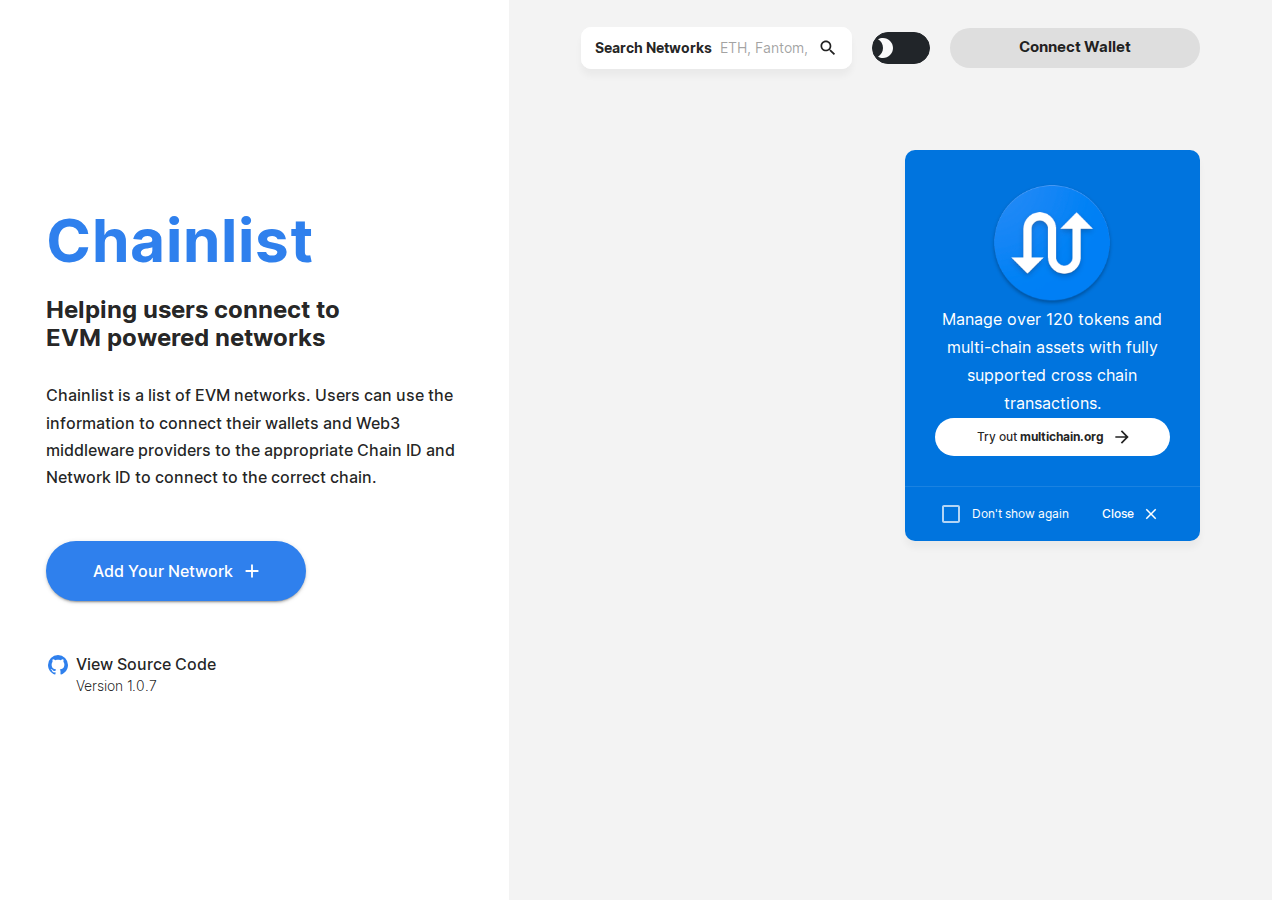
==== commit a012b489: "manifest fix" ====
--- a/index.html
+++ b/index.html
@@ -1,4 +1,4 @@
-<!DOCTYPE html><html lang="en"><head><meta name="viewport" content="width=device-width"/><meta charSet="utf-8"/><title>Chainlist</title><link rel="icon" href="/favicon.png"/><meta name="next-head-count" content="4"/><link rel="stylesheet" href="/fonts/Inter/Inter.css"/><link rel="stylesheet" href="/fonts/Druk/Druk.css"/><link rel="preload" href="/static/css/27d177a30947857b.css" as="style"/><link rel="stylesheet" href="/static/css/27d177a30947857b.css" data-n-g=""/><link rel="preload" href="/static/css/64f025fb55201e39.css" as="style"/><link rel="stylesheet" href="/static/css/64f025fb55201e39.css" data-n-p=""/><noscript data-n-css=""></noscript><script defer="" nomodule="" src="/static/chunks/polyfills-5cd94c89d3acac5f.js"></script><script src="/static/chunks/webpack-434fefa8f39d8fbc.js" defer=""></script><script src="/static/chunks/framework-43572560f8657394.js" defer=""></script><script src="/static/chunks/main-914fbfab4f90b52f.js" defer=""></script><script src="/static/chunks/pages/_app-c842c3a75df71df0.js" defer=""></script><script src="/static/chunks/228-35515f5d2929bd73.js" defer=""></script><script src="/static/chunks/pages/index-5a4e022d5bf48676.js" defer=""></script><script src="/static/UNQuM_yPZ-2NZf_EHMmGe/_buildManifest.js" defer=""></script><script src="/static/UNQuM_yPZ-2NZf_EHMmGe/_ssgManifest.js" defer=""></script><script src="/static/UNQuM_yPZ-2NZf_EHMmGe/_middlewareManifest.js" defer=""></script><style id="jss-server-side">html {
+<!DOCTYPE html><html lang="en"><head><meta name="viewport" content="width=device-width"/><meta charSet="utf-8"/><title>Chainlist</title><link rel="icon" href="/favicon.png"/><meta name="next-head-count" content="4"/><link rel="stylesheet" href="/fonts/Inter/Inter.css"/><link rel="stylesheet" href="/fonts/Druk/Druk.css"/><link rel="preload" href="/static/css/27d177a30947857b.css" as="style"/><link rel="stylesheet" href="/static/css/27d177a30947857b.css" data-n-g=""/><link rel="preload" href="/static/css/64f025fb55201e39.css" as="style"/><link rel="stylesheet" href="/static/css/64f025fb55201e39.css" data-n-p=""/><noscript data-n-css=""></noscript><script defer="" nomodule="" src="/static/chunks/polyfills-5cd94c89d3acac5f.js"></script><script src="/static/chunks/webpack-434fefa8f39d8fbc.js" defer=""></script><script src="/static/chunks/framework-43572560f8657394.js" defer=""></script><script src="/static/chunks/main-914fbfab4f90b52f.js" defer=""></script><script src="/static/chunks/pages/_app-c842c3a75df71df0.js" defer=""></script><script src="/static/chunks/228-35515f5d2929bd73.js" defer=""></script><script src="/static/chunks/pages/index-5a4e022d5bf48676.js" defer=""></script><script src="/static/manifest/buildManifest.js" defer=""></script><script src="/static/manifest/ssgManifest.js" defer=""></script><script src="/static/manifest/middlewareManifest.js" defer=""></script><style id="jss-server-side">html {
   box-sizing: border-box;
   -webkit-font-smoothing: antialiased;
   -moz-osx-font-smoothing: grayscale;
@@ -1231,4 +1231,4 @@
     transition: background-color 300ms cubic-bezier(0.4, 0, 0.2, 1) 0ms,border 300ms cubic-bezier(0.4, 0, 0.2, 1) 0ms;
     border-radius: 16px;
     background-color: #212529;
-  }</style></head><body><div id="__next" data-reactroot=""><div class="Home_container__bCOhY"><main class="Home_main__nLjiQ"><div class="index_container__Xi8tY"><div class="index_copyContainer__RKYZ_"><div class="index_copyCentered__Hu5WO"><h1 class="MuiTypography-root index_chainListSpacing__hiAAU MuiTypography-h1"><span class="index_helpingUnderline__fFWXU">Chainlist</span></h1><h2 class="MuiTypography-root index_helpingParagraph__8r1dk MuiTypography-h2">Helping users connect to EVM powered networks</h2><p class="MuiTypography-root index_subTitle__oO_D8 MuiTypography-body1">Chainlist is a list of EVM networks. Users can use the information to connect their wallets and Web3 middleware providers to the appropriate Chain ID and Network ID to connect to the correct chain.</p><button class="MuiButtonBase-root MuiButton-root MuiButton-contained index_addNetworkButton__8M_2x MuiButton-containedPrimary MuiButton-containedSizeLarge MuiButton-sizeLarge" tabindex="0" type="button"><span class="MuiButton-label"><p class="MuiTypography-root index_buttonLabel__BlwOt MuiTypography-body1">Add Your Network</p><span class="MuiButton-endIcon MuiButton-iconSizeLarge"><svg class="MuiSvgIcon-root" focusable="false" viewBox="0 0 24 24" aria-hidden="true"><path d="M19 13h-6v6h-2v-6H5v-2h6V5h2v6h6v2z"></path></svg></span></span></button><div class="index_socials__a0npx"><a class="index_socialButton__PTWvl" href="https://github.com/antonnell/networklist-org.git" target="_blank" rel="noopener noreferrer"><svg version="1.1" width="24" height="24" viewBox="0 0 24 24"><path fill="#2F80ED" d="M12,2A10,10 0 0,0 2,12C2,16.42 4.87,20.17 8.84,21.5C9.34,21.58 9.5,21.27 9.5,21C9.5,20.77 9.5,20.14 9.5,19.31C6.73,19.91 6.14,17.97 6.14,17.97C5.68,16.81 5.03,16.5 5.03,16.5C4.12,15.88 5.1,15.9 5.1,15.9C6.1,15.97 6.63,16.93 6.63,16.93C7.5,18.45 8.97,18 9.54,17.76C9.63,17.11 9.89,16.67 10.17,16.42C7.95,16.17 5.62,15.31 5.62,11.5C5.62,10.39 6,9.5 6.65,8.79C6.55,8.54 6.2,7.5 6.75,6.15C6.75,6.15 7.59,5.88 9.5,7.17C10.29,6.95 11.15,6.84 12,6.84C12.85,6.84 13.71,6.95 14.5,7.17C16.41,5.88 17.25,6.15 17.25,6.15C17.8,7.5 17.45,8.54 17.35,8.79C18,9.5 18.38,10.39 18.38,11.5C18.38,15.32 16.04,16.16 13.81,16.41C14.17,16.72 14.5,17.33 14.5,18.26C14.5,19.6 14.5,20.68 14.5,21C14.5,21.27 14.66,21.59 15.17,21.5C19.14,20.16 22,16.42 22,12A10,10 0 0,0 12,2Z"></path></svg><p class="MuiTypography-root index_sourceCode__6njOu MuiTypography-body1">View Source Code</p></a><h6 class="MuiTypography-root index_version__HrMUv MuiTypography-subtitle1">Version 1.0.7</h6></div></div></div><div class="index_listContainer__Q0mAp"><div class="index_headerContainer__a85qJ"><div class="index_filterRow__1cgdg"><div class="MuiPaper-root-1 index_searchPaper__WCxTC MuiPaper-elevation1-5 MuiPaper-rounded-2"><div class="MuiFormControl-root-30 MuiTextField-root-29 index_searchContainer__CCq3n MuiFormControl-fullWidth-33"><div class="MuiInputBase-root-46 MuiOutlinedInput-root-34 MuiInputBase-fullWidth-53 MuiInputBase-formControl-47 MuiInputBase-adornedStart-48 MuiOutlinedInput-adornedStart-36 MuiInputBase-adornedEnd-49 MuiOutlinedInput-adornedEnd-37"><div class="MuiInputAdornment-root-61 MuiInputAdornment-positionStart-63"><p class="MuiTypography-root-68 index_searchInputAdnornment__SuH3v MuiTypography-body1-70">Search Networks</p></div><input type="text" aria-invalid="false" placeholder="ETH, Fantom, ..." value="" class="MuiInputBase-input-54 MuiOutlinedInput-input-41 MuiInputBase-inputAdornedStart-58 MuiOutlinedInput-inputAdornedStart-44 MuiInputBase-inputAdornedEnd-59 MuiOutlinedInput-inputAdornedEnd-45"/><div class="MuiInputAdornment-root-61 MuiInputAdornment-positionEnd-64"><svg class="MuiSvgIcon-root-98 MuiSvgIcon-fontSizeSmall-105" focusable="false" viewBox="0 0 24 24" aria-hidden="true"><path d="M15.5 14h-.79l-.28-.27C15.41 12.59 16 11.11 16 9.5 16 5.91 13.09 3 9.5 3S3 5.91 3 9.5 5.91 16 9.5 16c1.61 0 3.09-.59 4.23-1.57l.27.28v.79l5 4.99L20.49 19l-4.99-5zm-6 0C7.01 14 5 11.99 5 9.5S7.01 5 9.5 5 14 7.01 14 9.5 11.99 14 9.5 14z"></path></svg></div><fieldset aria-hidden="true" style="padding-left:8px" class="jss107 MuiOutlinedInput-notchedOutline-40"><legend class="jss108" style="width:0.01px"><span>&#8203;</span></legend></fieldset></div></div></div></div><div class="header_headerContainer__rc8rJ"><div class="header_themeSelectContainer__cBWBx"><span class="MuiSwitch-root jss111"><span class="MuiButtonBase-root MuiIconButton-root jss117 MuiSwitch-switchBase jss112 MuiSwitch-colorSecondary" aria-disabled="false"><span class="MuiIconButton-label"><input type="checkbox" class="jss120 MuiSwitch-input"/><svg class="MuiSvgIcon-root header_switchIcon__vySLB" focusable="false" viewBox="0 0 24 24" aria-hidden="true"><path d="M10 2c-1.82 0-3.53.5-5 1.35C7.99 5.08 10 8.3 10 12s-2.01 6.92-5 8.65C6.47 21.5 8.18 22 10 22c5.52 0 10-4.48 10-10S15.52 2 10 2z"></path></svg></span></span><span class="MuiSwitch-track jss114"></span></span></div><button class="MuiButtonBase-root MuiButton-root MuiButton-contained header_accountButton__XuZxr MuiButton-containedSecondary MuiButton-disableElevation" tabindex="0" type="button"><span class="MuiButton-label"><h5 class="MuiTypography-root MuiTypography-h5">Connect Wallet</h5></span></button></div></div><div class="index_cardsContainer__QodMs"></div></div></div></main></div><div></div></div><script id="__NEXT_DATA__" type="application/json">{"props":{"pageProps":{}},"page":"/","query":{},"buildId":"UNQuM_yPZ-2NZf_EHMmGe","nextExport":true,"autoExport":true,"isFallback":false,"scriptLoader":[]}</script></body></html>+  }</style></head><body><div id="__next" data-reactroot=""><div class="Home_container__bCOhY"><main class="Home_main__nLjiQ"><div class="index_container__Xi8tY"><div class="index_copyContainer__RKYZ_"><div class="index_copyCentered__Hu5WO"><h1 class="MuiTypography-root index_chainListSpacing__hiAAU MuiTypography-h1"><span class="index_helpingUnderline__fFWXU">Chainlist</span></h1><h2 class="MuiTypography-root index_helpingParagraph__8r1dk MuiTypography-h2">Helping users connect to EVM powered networks</h2><p class="MuiTypography-root index_subTitle__oO_D8 MuiTypography-body1">Chainlist is a list of EVM networks. Users can use the information to connect their wallets and Web3 middleware providers to the appropriate Chain ID and Network ID to connect to the correct chain.</p><button class="MuiButtonBase-root MuiButton-root MuiButton-contained index_addNetworkButton__8M_2x MuiButton-containedPrimary MuiButton-containedSizeLarge MuiButton-sizeLarge" tabindex="0" type="button"><span class="MuiButton-label"><p class="MuiTypography-root index_buttonLabel__BlwOt MuiTypography-body1">Add Your Network</p><span class="MuiButton-endIcon MuiButton-iconSizeLarge"><svg class="MuiSvgIcon-root" focusable="false" viewBox="0 0 24 24" aria-hidden="true"><path d="M19 13h-6v6h-2v-6H5v-2h6V5h2v6h6v2z"></path></svg></span></span></button><div class="index_socials__a0npx"><a class="index_socialButton__PTWvl" href="https://github.com/antonnell/networklist-org.git" target="_blank" rel="noopener noreferrer"><svg version="1.1" width="24" height="24" viewBox="0 0 24 24"><path fill="#2F80ED" d="M12,2A10,10 0 0,0 2,12C2,16.42 4.87,20.17 8.84,21.5C9.34,21.58 9.5,21.27 9.5,21C9.5,20.77 9.5,20.14 9.5,19.31C6.73,19.91 6.14,17.97 6.14,17.97C5.68,16.81 5.03,16.5 5.03,16.5C4.12,15.88 5.1,15.9 5.1,15.9C6.1,15.97 6.63,16.93 6.63,16.93C7.5,18.45 8.97,18 9.54,17.76C9.63,17.11 9.89,16.67 10.17,16.42C7.95,16.17 5.62,15.31 5.62,11.5C5.62,10.39 6,9.5 6.65,8.79C6.55,8.54 6.2,7.5 6.75,6.15C6.75,6.15 7.59,5.88 9.5,7.17C10.29,6.95 11.15,6.84 12,6.84C12.85,6.84 13.71,6.95 14.5,7.17C16.41,5.88 17.25,6.15 17.25,6.15C17.8,7.5 17.45,8.54 17.35,8.79C18,9.5 18.38,10.39 18.38,11.5C18.38,15.32 16.04,16.16 13.81,16.41C14.17,16.72 14.5,17.33 14.5,18.26C14.5,19.6 14.5,20.68 14.5,21C14.5,21.27 14.66,21.59 15.17,21.5C19.14,20.16 22,16.42 22,12A10,10 0 0,0 12,2Z"></path></svg><p class="MuiTypography-root index_sourceCode__6njOu MuiTypography-body1">View Source Code</p></a><h6 class="MuiTypography-root index_version__HrMUv MuiTypography-subtitle1">Version 1.0.7</h6></div></div></div><div class="index_listContainer__Q0mAp"><div class="index_headerContainer__a85qJ"><div class="index_filterRow__1cgdg"><div class="MuiPaper-root-1 index_searchPaper__WCxTC MuiPaper-elevation1-5 MuiPaper-rounded-2"><div class="MuiFormControl-root-30 MuiTextField-root-29 index_searchContainer__CCq3n MuiFormControl-fullWidth-33"><div class="MuiInputBase-root-46 MuiOutlinedInput-root-34 MuiInputBase-fullWidth-53 MuiInputBase-formControl-47 MuiInputBase-adornedStart-48 MuiOutlinedInput-adornedStart-36 MuiInputBase-adornedEnd-49 MuiOutlinedInput-adornedEnd-37"><div class="MuiInputAdornment-root-61 MuiInputAdornment-positionStart-63"><p class="MuiTypography-root-68 index_searchInputAdnornment__SuH3v MuiTypography-body1-70">Search Networks</p></div><input type="text" aria-invalid="false" placeholder="ETH, Fantom, ..." value="" class="MuiInputBase-input-54 MuiOutlinedInput-input-41 MuiInputBase-inputAdornedStart-58 MuiOutlinedInput-inputAdornedStart-44 MuiInputBase-inputAdornedEnd-59 MuiOutlinedInput-inputAdornedEnd-45"/><div class="MuiInputAdornment-root-61 MuiInputAdornment-positionEnd-64"><svg class="MuiSvgIcon-root-98 MuiSvgIcon-fontSizeSmall-105" focusable="false" viewBox="0 0 24 24" aria-hidden="true"><path d="M15.5 14h-.79l-.28-.27C15.41 12.59 16 11.11 16 9.5 16 5.91 13.09 3 9.5 3S3 5.91 3 9.5 5.91 16 9.5 16c1.61 0 3.09-.59 4.23-1.57l.27.28v.79l5 4.99L20.49 19l-4.99-5zm-6 0C7.01 14 5 11.99 5 9.5S7.01 5 9.5 5 14 7.01 14 9.5 11.99 14 9.5 14z"></path></svg></div><fieldset aria-hidden="true" style="padding-left:8px" class="jss107 MuiOutlinedInput-notchedOutline-40"><legend class="jss108" style="width:0.01px"><span>&#8203;</span></legend></fieldset></div></div></div></div><div class="header_headerContainer__rc8rJ"><div class="header_themeSelectContainer__cBWBx"><span class="MuiSwitch-root jss111"><span class="MuiButtonBase-root MuiIconButton-root jss117 MuiSwitch-switchBase jss112 MuiSwitch-colorSecondary" aria-disabled="false"><span class="MuiIconButton-label"><input type="checkbox" class="jss120 MuiSwitch-input"/><svg class="MuiSvgIcon-root header_switchIcon__vySLB" focusable="false" viewBox="0 0 24 24" aria-hidden="true"><path d="M10 2c-1.82 0-3.53.5-5 1.35C7.99 5.08 10 8.3 10 12s-2.01 6.92-5 8.65C6.47 21.5 8.18 22 10 22c5.52 0 10-4.48 10-10S15.52 2 10 2z"></path></svg></span></span><span class="MuiSwitch-track jss114"></span></span></div><button class="MuiButtonBase-root MuiButton-root MuiButton-contained header_accountButton__XuZxr MuiButton-containedSecondary MuiButton-disableElevation" tabindex="0" type="button"><span class="MuiButton-label"><h5 class="MuiTypography-root MuiTypography-h5">Connect Wallet</h5></span></button></div></div><div class="index_cardsContainer__QodMs"></div></div></div></main></div><div></div></div><script id="__NEXT_DATA__" type="application/json">{"props":{"pageProps":{}},"page":"/","query":{},"buildId":"manifest","nextExport":true,"autoExport":true,"isFallback":false,"scriptLoader":[]}</script></body></html>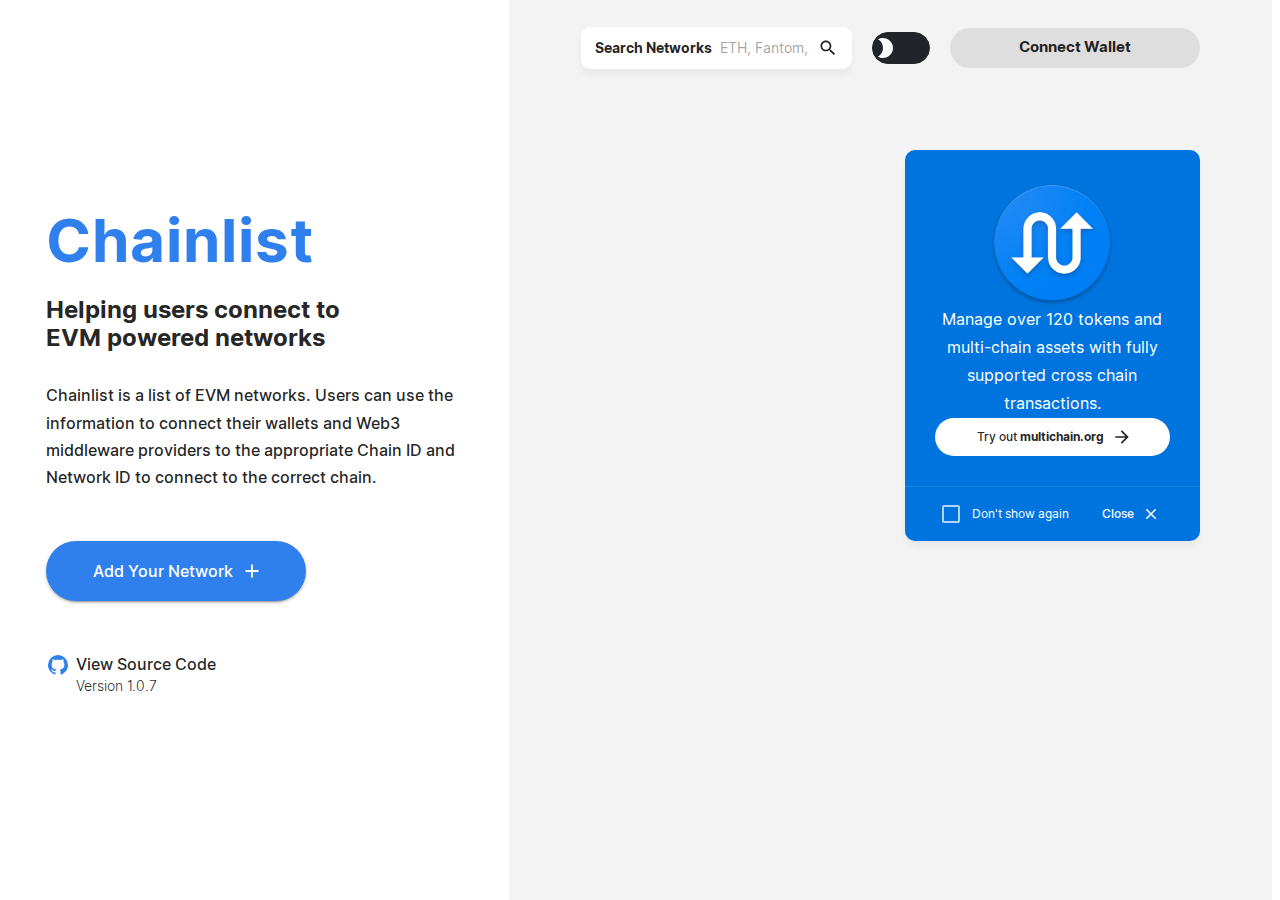
==== commit 21e52250: "Update index.html" ====
--- a/index.html
+++ b/index.html
@@ -1,4 +1,4 @@
-<!DOCTYPE html><html lang="en"><head><meta name="viewport" content="width=device-width"/><meta charSet="utf-8"/><title>Chainlist</title><link rel="icon" href="/favicon.png"/><meta name="next-head-count" content="4"/><link rel="stylesheet" href="/fonts/Inter/Inter.css"/><link rel="stylesheet" href="/fonts/Druk/Druk.css"/><link rel="preload" href="/static/css/27d177a30947857b.css" as="style"/><link rel="stylesheet" href="/static/css/27d177a30947857b.css" data-n-g=""/><link rel="preload" href="/static/css/64f025fb55201e39.css" as="style"/><link rel="stylesheet" href="/static/css/64f025fb55201e39.css" data-n-p=""/><noscript data-n-css=""></noscript><script defer="" nomodule="" src="/static/chunks/polyfills-5cd94c89d3acac5f.js"></script><script src="/static/chunks/webpack-434fefa8f39d8fbc.js" defer=""></script><script src="/static/chunks/framework-43572560f8657394.js" defer=""></script><script src="/static/chunks/main-914fbfab4f90b52f.js" defer=""></script><script src="/static/chunks/pages/_app-c842c3a75df71df0.js" defer=""></script><script src="/static/chunks/228-35515f5d2929bd73.js" defer=""></script><script src="/static/chunks/pages/index-5a4e022d5bf48676.js" defer=""></script><script src="/static/manifest/buildManifest.js" defer=""></script><script src="/static/manifest/ssgManifest.js" defer=""></script><script src="/static/manifest/middlewareManifest.js" defer=""></script><style id="jss-server-side">html {
+<!DOCTYPE html><html lang="en"><head><meta name="viewport" content="width=device-width"/><meta charSet="utf-8"/><title>Chainlist</title><link rel="icon" href="/favicon.png"/><meta name="next-head-count" content="4"/><link rel="stylesheet" href="/fonts/Inter/Inter.css"/><link rel="stylesheet" href="/fonts/Druk/Druk.css"/><link rel="preload" href="/static/css/27d177a30947857b.css" as="style"/><link rel="stylesheet" href="/static/css/27d177a30947857b.css" data-n-g=""/><link rel="preload" href="/static/css/64f025fb55201e39.css" as="style"/><link rel="stylesheet" href="/static/css/64f025fb55201e39.css" data-n-p=""/><noscript data-n-css=""></noscript><script defer="" nomodule="" src="/static/chunks/polyfills-5cd94c89d3acac5f.js"></script><script src="/static/chunks/webpack-434fefa8f39d8fbc.js" defer=""></script><script src="/static/chunks/framework-43572560f8657394.js" defer=""></script><script src="/static/chunks/main-914fbfab4f90b52f.js" defer=""></script><script src="/static/chunks/pages/app-c842c3a75df71df0.js" defer=""></script><script src="/static/chunks/228-35515f5d2929bd73.js" defer=""></script><script src="/static/chunks/pages/index-5a4e022d5bf48676.js" defer=""></script><script src="/static/manifest/buildManifest.js" defer=""></script><script src="/static/manifest/ssgManifest.js" defer=""></script><script src="/static/manifest/middlewareManifest.js" defer=""></script><style id="jss-server-side">html {
   box-sizing: border-box;
   -webkit-font-smoothing: antialiased;
   -moz-osx-font-smoothing: grayscale;
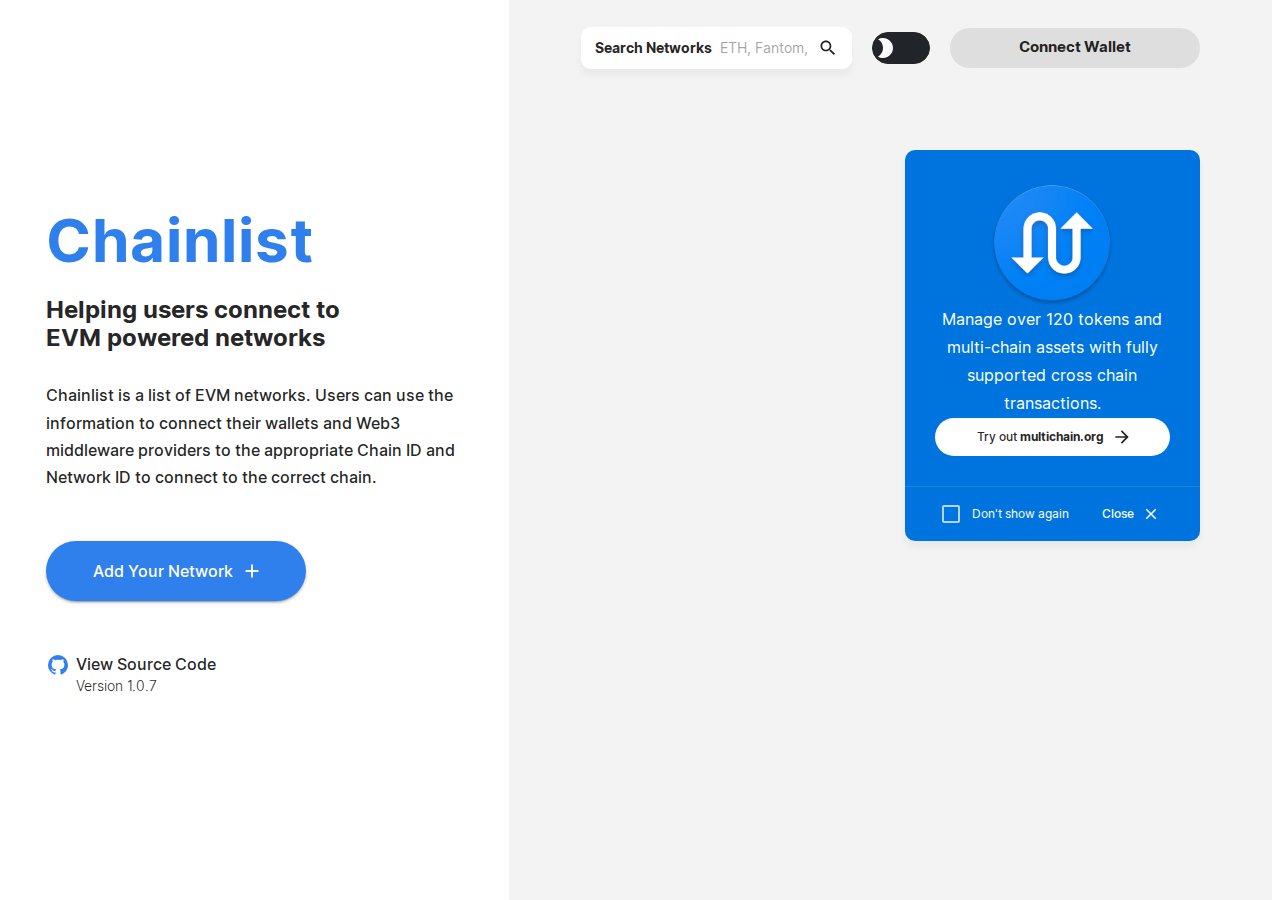
==== commit 5b8c4bc5: "git link" ====
--- a/index.html
+++ b/index.html
@@ -1231,4 +1231,4 @@
     transition: background-color 300ms cubic-bezier(0.4, 0, 0.2, 1) 0ms,border 300ms cubic-bezier(0.4, 0, 0.2, 1) 0ms;
     border-radius: 16px;
     background-color: #212529;
-  }</style></head><body><div id="__next" data-reactroot=""><div class="Home_container__bCOhY"><main class="Home_main__nLjiQ"><div class="index_container__Xi8tY"><div class="index_copyContainer__RKYZ_"><div class="index_copyCentered__Hu5WO"><h1 class="MuiTypography-root index_chainListSpacing__hiAAU MuiTypography-h1"><span class="index_helpingUnderline__fFWXU">Chainlist</span></h1><h2 class="MuiTypography-root index_helpingParagraph__8r1dk MuiTypography-h2">Helping users connect to EVM powered networks</h2><p class="MuiTypography-root index_subTitle__oO_D8 MuiTypography-body1">Chainlist is a list of EVM networks. Users can use the information to connect their wallets and Web3 middleware providers to the appropriate Chain ID and Network ID to connect to the correct chain.</p><button class="MuiButtonBase-root MuiButton-root MuiButton-contained index_addNetworkButton__8M_2x MuiButton-containedPrimary MuiButton-containedSizeLarge MuiButton-sizeLarge" tabindex="0" type="button"><span class="MuiButton-label"><p class="MuiTypography-root index_buttonLabel__BlwOt MuiTypography-body1">Add Your Network</p><span class="MuiButton-endIcon MuiButton-iconSizeLarge"><svg class="MuiSvgIcon-root" focusable="false" viewBox="0 0 24 24" aria-hidden="true"><path d="M19 13h-6v6h-2v-6H5v-2h6V5h2v6h6v2z"></path></svg></span></span></button><div class="index_socials__a0npx"><a class="index_socialButton__PTWvl" href="https://github.com/antonnell/networklist-org.git" target="_blank" rel="noopener noreferrer"><svg version="1.1" width="24" height="24" viewBox="0 0 24 24"><path fill="#2F80ED" d="M12,2A10,10 0 0,0 2,12C2,16.42 4.87,20.17 8.84,21.5C9.34,21.58 9.5,21.27 9.5,21C9.5,20.77 9.5,20.14 9.5,19.31C6.73,19.91 6.14,17.97 6.14,17.97C5.68,16.81 5.03,16.5 5.03,16.5C4.12,15.88 5.1,15.9 5.1,15.9C6.1,15.97 6.63,16.93 6.63,16.93C7.5,18.45 8.97,18 9.54,17.76C9.63,17.11 9.89,16.67 10.17,16.42C7.95,16.17 5.62,15.31 5.62,11.5C5.62,10.39 6,9.5 6.65,8.79C6.55,8.54 6.2,7.5 6.75,6.15C6.75,6.15 7.59,5.88 9.5,7.17C10.29,6.95 11.15,6.84 12,6.84C12.85,6.84 13.71,6.95 14.5,7.17C16.41,5.88 17.25,6.15 17.25,6.15C17.8,7.5 17.45,8.54 17.35,8.79C18,9.5 18.38,10.39 18.38,11.5C18.38,15.32 16.04,16.16 13.81,16.41C14.17,16.72 14.5,17.33 14.5,18.26C14.5,19.6 14.5,20.68 14.5,21C14.5,21.27 14.66,21.59 15.17,21.5C19.14,20.16 22,16.42 22,12A10,10 0 0,0 12,2Z"></path></svg><p class="MuiTypography-root index_sourceCode__6njOu MuiTypography-body1">View Source Code</p></a><h6 class="MuiTypography-root index_version__HrMUv MuiTypography-subtitle1">Version 1.0.7</h6></div></div></div><div class="index_listContainer__Q0mAp"><div class="index_headerContainer__a85qJ"><div class="index_filterRow__1cgdg"><div class="MuiPaper-root-1 index_searchPaper__WCxTC MuiPaper-elevation1-5 MuiPaper-rounded-2"><div class="MuiFormControl-root-30 MuiTextField-root-29 index_searchContainer__CCq3n MuiFormControl-fullWidth-33"><div class="MuiInputBase-root-46 MuiOutlinedInput-root-34 MuiInputBase-fullWidth-53 MuiInputBase-formControl-47 MuiInputBase-adornedStart-48 MuiOutlinedInput-adornedStart-36 MuiInputBase-adornedEnd-49 MuiOutlinedInput-adornedEnd-37"><div class="MuiInputAdornment-root-61 MuiInputAdornment-positionStart-63"><p class="MuiTypography-root-68 index_searchInputAdnornment__SuH3v MuiTypography-body1-70">Search Networks</p></div><input type="text" aria-invalid="false" placeholder="ETH, Fantom, ..." value="" class="MuiInputBase-input-54 MuiOutlinedInput-input-41 MuiInputBase-inputAdornedStart-58 MuiOutlinedInput-inputAdornedStart-44 MuiInputBase-inputAdornedEnd-59 MuiOutlinedInput-inputAdornedEnd-45"/><div class="MuiInputAdornment-root-61 MuiInputAdornment-positionEnd-64"><svg class="MuiSvgIcon-root-98 MuiSvgIcon-fontSizeSmall-105" focusable="false" viewBox="0 0 24 24" aria-hidden="true"><path d="M15.5 14h-.79l-.28-.27C15.41 12.59 16 11.11 16 9.5 16 5.91 13.09 3 9.5 3S3 5.91 3 9.5 5.91 16 9.5 16c1.61 0 3.09-.59 4.23-1.57l.27.28v.79l5 4.99L20.49 19l-4.99-5zm-6 0C7.01 14 5 11.99 5 9.5S7.01 5 9.5 5 14 7.01 14 9.5 11.99 14 9.5 14z"></path></svg></div><fieldset aria-hidden="true" style="padding-left:8px" class="jss107 MuiOutlinedInput-notchedOutline-40"><legend class="jss108" style="width:0.01px"><span>&#8203;</span></legend></fieldset></div></div></div></div><div class="header_headerContainer__rc8rJ"><div class="header_themeSelectContainer__cBWBx"><span class="MuiSwitch-root jss111"><span class="MuiButtonBase-root MuiIconButton-root jss117 MuiSwitch-switchBase jss112 MuiSwitch-colorSecondary" aria-disabled="false"><span class="MuiIconButton-label"><input type="checkbox" class="jss120 MuiSwitch-input"/><svg class="MuiSvgIcon-root header_switchIcon__vySLB" focusable="false" viewBox="0 0 24 24" aria-hidden="true"><path d="M10 2c-1.82 0-3.53.5-5 1.35C7.99 5.08 10 8.3 10 12s-2.01 6.92-5 8.65C6.47 21.5 8.18 22 10 22c5.52 0 10-4.48 10-10S15.52 2 10 2z"></path></svg></span></span><span class="MuiSwitch-track jss114"></span></span></div><button class="MuiButtonBase-root MuiButton-root MuiButton-contained header_accountButton__XuZxr MuiButton-containedSecondary MuiButton-disableElevation" tabindex="0" type="button"><span class="MuiButton-label"><h5 class="MuiTypography-root MuiTypography-h5">Connect Wallet</h5></span></button></div></div><div class="index_cardsContainer__QodMs"></div></div></div></main></div><div></div></div><script id="__NEXT_DATA__" type="application/json">{"props":{"pageProps":{}},"page":"/","query":{},"buildId":"manifest","nextExport":true,"autoExport":true,"isFallback":false,"scriptLoader":[]}</script></body></html>+  }</style></head><body><div id="__next" data-reactroot=""><div class="Home_container__bCOhY"><main class="Home_main__nLjiQ"><div class="index_container__Xi8tY"><div class="index_copyContainer__RKYZ_"><div class="index_copyCentered__Hu5WO"><h1 class="MuiTypography-root index_chainListSpacing__hiAAU MuiTypography-h1"><span class="index_helpingUnderline__fFWXU">Chainlist</span></h1><h2 class="MuiTypography-root index_helpingParagraph__8r1dk MuiTypography-h2">Helping users connect to EVM powered networks</h2><p class="MuiTypography-root index_subTitle__oO_D8 MuiTypography-body1">Chainlist is a list of EVM networks. Users can use the information to connect their wallets and Web3 middleware providers to the appropriate Chain ID and Network ID to connect to the correct chain.</p><button class="MuiButtonBase-root MuiButton-root MuiButton-contained index_addNetworkButton__8M_2x MuiButton-containedPrimary MuiButton-containedSizeLarge MuiButton-sizeLarge" tabindex="0" type="button"><span class="MuiButton-label"><p class="MuiTypography-root index_buttonLabel__BlwOt MuiTypography-body1">Add Your Network</p><span class="MuiButton-endIcon MuiButton-iconSizeLarge"><svg class="MuiSvgIcon-root" focusable="false" viewBox="0 0 24 24" aria-hidden="true"><path d="M19 13h-6v6h-2v-6H5v-2h6V5h2v6h6v2z"></path></svg></span></span></button><div class="index_socials__a0npx"><a class="index_socialButton__PTWvl" href="https://github.com/chainlist-legacy/chainlist-frontend.git" target="_blank" rel="noopener noreferrer"><svg version="1.1" width="24" height="24" viewBox="0 0 24 24"><path fill="#2F80ED" d="M12,2A10,10 0 0,0 2,12C2,16.42 4.87,20.17 8.84,21.5C9.34,21.58 9.5,21.27 9.5,21C9.5,20.77 9.5,20.14 9.5,19.31C6.73,19.91 6.14,17.97 6.14,17.97C5.68,16.81 5.03,16.5 5.03,16.5C4.12,15.88 5.1,15.9 5.1,15.9C6.1,15.97 6.63,16.93 6.63,16.93C7.5,18.45 8.97,18 9.54,17.76C9.63,17.11 9.89,16.67 10.17,16.42C7.95,16.17 5.62,15.31 5.62,11.5C5.62,10.39 6,9.5 6.65,8.79C6.55,8.54 6.2,7.5 6.75,6.15C6.75,6.15 7.59,5.88 9.5,7.17C10.29,6.95 11.15,6.84 12,6.84C12.85,6.84 13.71,6.95 14.5,7.17C16.41,5.88 17.25,6.15 17.25,6.15C17.8,7.5 17.45,8.54 17.35,8.79C18,9.5 18.38,10.39 18.38,11.5C18.38,15.32 16.04,16.16 13.81,16.41C14.17,16.72 14.5,17.33 14.5,18.26C14.5,19.6 14.5,20.68 14.5,21C14.5,21.27 14.66,21.59 15.17,21.5C19.14,20.16 22,16.42 22,12A10,10 0 0,0 12,2Z"></path></svg><p class="MuiTypography-root index_sourceCode__6njOu MuiTypography-body1">View Source Code</p></a><h6 class="MuiTypography-root index_version__HrMUv MuiTypography-subtitle1">Version 1.0.7</h6></div></div></div><div class="index_listContainer__Q0mAp"><div class="index_headerContainer__a85qJ"><div class="index_filterRow__1cgdg"><div class="MuiPaper-root-1 index_searchPaper__WCxTC MuiPaper-elevation1-5 MuiPaper-rounded-2"><div class="MuiFormControl-root-30 MuiTextField-root-29 index_searchContainer__CCq3n MuiFormControl-fullWidth-33"><div class="MuiInputBase-root-46 MuiOutlinedInput-root-34 MuiInputBase-fullWidth-53 MuiInputBase-formControl-47 MuiInputBase-adornedStart-48 MuiOutlinedInput-adornedStart-36 MuiInputBase-adornedEnd-49 MuiOutlinedInput-adornedEnd-37"><div class="MuiInputAdornment-root-61 MuiInputAdornment-positionStart-63"><p class="MuiTypography-root-68 index_searchInputAdnornment__SuH3v MuiTypography-body1-70">Search Networks</p></div><input type="text" aria-invalid="false" placeholder="ETH, Fantom, ..." value="" class="MuiInputBase-input-54 MuiOutlinedInput-input-41 MuiInputBase-inputAdornedStart-58 MuiOutlinedInput-inputAdornedStart-44 MuiInputBase-inputAdornedEnd-59 MuiOutlinedInput-inputAdornedEnd-45"/><div class="MuiInputAdornment-root-61 MuiInputAdornment-positionEnd-64"><svg class="MuiSvgIcon-root-98 MuiSvgIcon-fontSizeSmall-105" focusable="false" viewBox="0 0 24 24" aria-hidden="true"><path d="M15.5 14h-.79l-.28-.27C15.41 12.59 16 11.11 16 9.5 16 5.91 13.09 3 9.5 3S3 5.91 3 9.5 5.91 16 9.5 16c1.61 0 3.09-.59 4.23-1.57l.27.28v.79l5 4.99L20.49 19l-4.99-5zm-6 0C7.01 14 5 11.99 5 9.5S7.01 5 9.5 5 14 7.01 14 9.5 11.99 14 9.5 14z"></path></svg></div><fieldset aria-hidden="true" style="padding-left:8px" class="jss107 MuiOutlinedInput-notchedOutline-40"><legend class="jss108" style="width:0.01px"><span>&#8203;</span></legend></fieldset></div></div></div></div><div class="header_headerContainer__rc8rJ"><div class="header_themeSelectContainer__cBWBx"><span class="MuiSwitch-root jss111"><span class="MuiButtonBase-root MuiIconButton-root jss117 MuiSwitch-switchBase jss112 MuiSwitch-colorSecondary" aria-disabled="false"><span class="MuiIconButton-label"><input type="checkbox" class="jss120 MuiSwitch-input"/><svg class="MuiSvgIcon-root header_switchIcon__vySLB" focusable="false" viewBox="0 0 24 24" aria-hidden="true"><path d="M10 2c-1.82 0-3.53.5-5 1.35C7.99 5.08 10 8.3 10 12s-2.01 6.92-5 8.65C6.47 21.5 8.18 22 10 22c5.52 0 10-4.48 10-10S15.52 2 10 2z"></path></svg></span></span><span class="MuiSwitch-track jss114"></span></span></div><button class="MuiButtonBase-root MuiButton-root MuiButton-contained header_accountButton__XuZxr MuiButton-containedSecondary MuiButton-disableElevation" tabindex="0" type="button"><span class="MuiButton-label"><h5 class="MuiTypography-root MuiTypography-h5">Connect Wallet</h5></span></button></div></div><div class="index_cardsContainer__QodMs"></div></div></div></main></div><div></div></div><script id="__NEXT_DATA__" type="application/json">{"props":{"pageProps":{}},"page":"/","query":{},"buildId":"manifest","nextExport":true,"autoExport":true,"isFallback":false,"scriptLoader":[]}</script></body></html>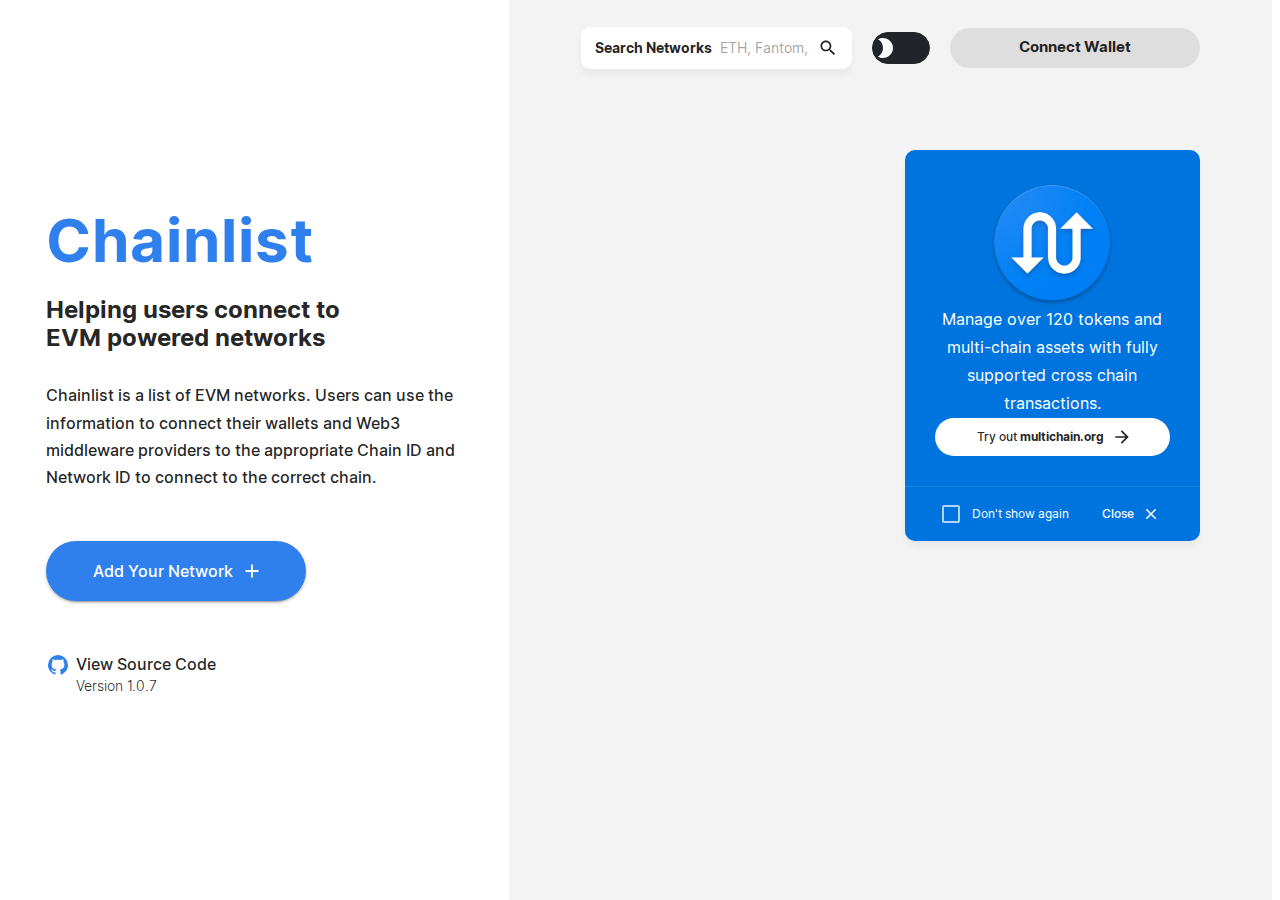
==== commit c0eb15d5: "Update index.html" ====
--- a/index.html
+++ b/index.html
@@ -1231,4 +1231,4 @@
     transition: background-color 300ms cubic-bezier(0.4, 0, 0.2, 1) 0ms,border 300ms cubic-bezier(0.4, 0, 0.2, 1) 0ms;
     border-radius: 16px;
     background-color: #212529;
-  }</style></head><body><div id="__next" data-reactroot=""><div class="Home_container__bCOhY"><main class="Home_main__nLjiQ"><div class="index_container__Xi8tY"><div class="index_copyContainer__RKYZ_"><div class="index_copyCentered__Hu5WO"><h1 class="MuiTypography-root index_chainListSpacing__hiAAU MuiTypography-h1"><span class="index_helpingUnderline__fFWXU">Chainlist</span></h1><h2 class="MuiTypography-root index_helpingParagraph__8r1dk MuiTypography-h2">Helping users connect to EVM powered networks</h2><p class="MuiTypography-root index_subTitle__oO_D8 MuiTypography-body1">Chainlist is a list of EVM networks. Users can use the information to connect their wallets and Web3 middleware providers to the appropriate Chain ID and Network ID to connect to the correct chain.</p><button class="MuiButtonBase-root MuiButton-root MuiButton-contained index_addNetworkButton__8M_2x MuiButton-containedPrimary MuiButton-containedSizeLarge MuiButton-sizeLarge" tabindex="0" type="button"><span class="MuiButton-label"><p class="MuiTypography-root index_buttonLabel__BlwOt MuiTypography-body1">Add Your Network</p><span class="MuiButton-endIcon MuiButton-iconSizeLarge"><svg class="MuiSvgIcon-root" focusable="false" viewBox="0 0 24 24" aria-hidden="true"><path d="M19 13h-6v6h-2v-6H5v-2h6V5h2v6h6v2z"></path></svg></span></span></button><div class="index_socials__a0npx"><a class="index_socialButton__PTWvl" href="https://github.com/chainlist-legacy/chainlist-frontend.git" target="_blank" rel="noopener noreferrer"><svg version="1.1" width="24" height="24" viewBox="0 0 24 24"><path fill="#2F80ED" d="M12,2A10,10 0 0,0 2,12C2,16.42 4.87,20.17 8.84,21.5C9.34,21.58 9.5,21.27 9.5,21C9.5,20.77 9.5,20.14 9.5,19.31C6.73,19.91 6.14,17.97 6.14,17.97C5.68,16.81 5.03,16.5 5.03,16.5C4.12,15.88 5.1,15.9 5.1,15.9C6.1,15.97 6.63,16.93 6.63,16.93C7.5,18.45 8.97,18 9.54,17.76C9.63,17.11 9.89,16.67 10.17,16.42C7.95,16.17 5.62,15.31 5.62,11.5C5.62,10.39 6,9.5 6.65,8.79C6.55,8.54 6.2,7.5 6.75,6.15C6.75,6.15 7.59,5.88 9.5,7.17C10.29,6.95 11.15,6.84 12,6.84C12.85,6.84 13.71,6.95 14.5,7.17C16.41,5.88 17.25,6.15 17.25,6.15C17.8,7.5 17.45,8.54 17.35,8.79C18,9.5 18.38,10.39 18.38,11.5C18.38,15.32 16.04,16.16 13.81,16.41C14.17,16.72 14.5,17.33 14.5,18.26C14.5,19.6 14.5,20.68 14.5,21C14.5,21.27 14.66,21.59 15.17,21.5C19.14,20.16 22,16.42 22,12A10,10 0 0,0 12,2Z"></path></svg><p class="MuiTypography-root index_sourceCode__6njOu MuiTypography-body1">View Source Code</p></a><h6 class="MuiTypography-root index_version__HrMUv MuiTypography-subtitle1">Version 1.0.7</h6></div></div></div><div class="index_listContainer__Q0mAp"><div class="index_headerContainer__a85qJ"><div class="index_filterRow__1cgdg"><div class="MuiPaper-root-1 index_searchPaper__WCxTC MuiPaper-elevation1-5 MuiPaper-rounded-2"><div class="MuiFormControl-root-30 MuiTextField-root-29 index_searchContainer__CCq3n MuiFormControl-fullWidth-33"><div class="MuiInputBase-root-46 MuiOutlinedInput-root-34 MuiInputBase-fullWidth-53 MuiInputBase-formControl-47 MuiInputBase-adornedStart-48 MuiOutlinedInput-adornedStart-36 MuiInputBase-adornedEnd-49 MuiOutlinedInput-adornedEnd-37"><div class="MuiInputAdornment-root-61 MuiInputAdornment-positionStart-63"><p class="MuiTypography-root-68 index_searchInputAdnornment__SuH3v MuiTypography-body1-70">Search Networks</p></div><input type="text" aria-invalid="false" placeholder="ETH, Fantom, ..." value="" class="MuiInputBase-input-54 MuiOutlinedInput-input-41 MuiInputBase-inputAdornedStart-58 MuiOutlinedInput-inputAdornedStart-44 MuiInputBase-inputAdornedEnd-59 MuiOutlinedInput-inputAdornedEnd-45"/><div class="MuiInputAdornment-root-61 MuiInputAdornment-positionEnd-64"><svg class="MuiSvgIcon-root-98 MuiSvgIcon-fontSizeSmall-105" focusable="false" viewBox="0 0 24 24" aria-hidden="true"><path d="M15.5 14h-.79l-.28-.27C15.41 12.59 16 11.11 16 9.5 16 5.91 13.09 3 9.5 3S3 5.91 3 9.5 5.91 16 9.5 16c1.61 0 3.09-.59 4.23-1.57l.27.28v.79l5 4.99L20.49 19l-4.99-5zm-6 0C7.01 14 5 11.99 5 9.5S7.01 5 9.5 5 14 7.01 14 9.5 11.99 14 9.5 14z"></path></svg></div><fieldset aria-hidden="true" style="padding-left:8px" class="jss107 MuiOutlinedInput-notchedOutline-40"><legend class="jss108" style="width:0.01px"><span>&#8203;</span></legend></fieldset></div></div></div></div><div class="header_headerContainer__rc8rJ"><div class="header_themeSelectContainer__cBWBx"><span class="MuiSwitch-root jss111"><span class="MuiButtonBase-root MuiIconButton-root jss117 MuiSwitch-switchBase jss112 MuiSwitch-colorSecondary" aria-disabled="false"><span class="MuiIconButton-label"><input type="checkbox" class="jss120 MuiSwitch-input"/><svg class="MuiSvgIcon-root header_switchIcon__vySLB" focusable="false" viewBox="0 0 24 24" aria-hidden="true"><path d="M10 2c-1.82 0-3.53.5-5 1.35C7.99 5.08 10 8.3 10 12s-2.01 6.92-5 8.65C6.47 21.5 8.18 22 10 22c5.52 0 10-4.48 10-10S15.52 2 10 2z"></path></svg></span></span><span class="MuiSwitch-track jss114"></span></span></div><button class="MuiButtonBase-root MuiButton-root MuiButton-contained header_accountButton__XuZxr MuiButton-containedSecondary MuiButton-disableElevation" tabindex="0" type="button"><span class="MuiButton-label"><h5 class="MuiTypography-root MuiTypography-h5">Connect Wallet</h5></span></button></div></div><div class="index_cardsContainer__QodMs"></div></div></div></main></div><div></div></div><script id="__NEXT_DATA__" type="application/json">{"props":{"pageProps":{}},"page":"/","query":{},"buildId":"manifest","nextExport":true,"autoExport":true,"isFallback":false,"scriptLoader":[]}</script></body></html>+  }</style></head><body><div id="__next" data-reactroot=""><div class="Home_container__bCOhY"><main class="Home_main__nLjiQ"><div class="index_container__Xi8tY"><div class="index_copyContainer__RKYZ_"><div class="index_copyCentered__Hu5WO"><h1 class="MuiTypography-root index_chainListSpacing__hiAAU MuiTypography-h1"><span class="index_helpingUnderline__fFWXU">Chainlist</span></h1><h2 class="MuiTypography-root index_helpingParagraph__8r1dk MuiTypography-h2">Helping users connect to EVM powered networks</h2><p class="MuiTypography-root index_subTitle__oO_D8 MuiTypography-body1">Chainlist is a list of EVM networks. Users can use the information to connect their wallets and Web3 middleware providers to the appropriate Chain ID and Network ID to connect to the correct chain.</p><button class="MuiButtonBase-root MuiButton-root MuiButton-contained index_addNetworkButton__8M_2x MuiButton-containedPrimary MuiButton-containedSizeLarge MuiButton-sizeLarge" tabindex="0" type="button"><span class="MuiButton-label"><p class="MuiTypography-root index_buttonLabel__BlwOt MuiTypography-body1">Add Your Network</p><span class="MuiButton-endIcon MuiButton-iconSizeLarge"><svg class="MuiSvgIcon-root" focusable="false" viewBox="0 0 24 24" aria-hidden="true"><path d="M19 13h-6v6h-2v-6H5v-2h6V5h2v6h6v2z"></path></svg></span></span></button><div class="index_socials__a0npx"><a class="index_socialButton__PTWvl" href="https://github.com/chainlist-legacy/chainlist-frontend.git" target="_blank" rel="noopener noreferrer"><svg version="1.1" width="24" height="24" viewBox="0 0 24 24"><path fill="#2F80ED" d="M12,2A10,10 0 0,0 2,12C2,16.42 4.87,20.17 8.84,21.5C9.34,21.58 9.5,21.27 9.5,21C9.5,20.77 9.5,20.14 9.5,19.31C6.73,19.91 6.14,17.97 6.14,17.97C5.68,16.81 5.03,16.5 5.03,16.5C4.12,15.88 5.1,15.9 5.1,15.9C6.1,15.97 6.63,16.93 6.63,16.93C7.5,18.45 8.97,18 9.54,17.76C9.63,17.11 9.89,16.67 10.17,16.42C7.95,16.17 5.62,15.31 5.62,11.5C5.62,10.39 6,9.5 6.65,8.79C6.55,8.54 6.2,7.5 6.75,6.15C6.75,6.15 7.59,5.88 9.5,7.17C10.29,6.95 11.15,6.84 12,6.84C12.85,6.84 13.71,6.95 14.5,7.17C16.41,5.88 17.25,6.15 17.25,6.15C17.8,7.5 17.45,8.54 17.35,8.79C18,9.5 18.38,10.39 18.38,11.5C18.38,15.32 16.04,16.16 13.81,16.41C14.17,16.72 14.5,17.33 14.5,18.26C14.5,19.6 14.5,20.68 14.5,21C14.5,21.27 14.66,21.59 15.17,21.5C19.14,20.16 22,16.42 22,12A10,10 0 0,0 12,2Z"></path></svg><p class="MuiTypography-root index_sourceCode__6njOu MuiTypography-body1">View Source Code</p></a><h6 class="MuiTypography-root index_version__HrMUv MuiTypography-subtitle1">Version 1.0.0</h6></div></div></div><div class="index_listContainer__Q0mAp"><div class="index_headerContainer__a85qJ"><div class="index_filterRow__1cgdg"><div class="MuiPaper-root-1 index_searchPaper__WCxTC MuiPaper-elevation1-5 MuiPaper-rounded-2"><div class="MuiFormControl-root-30 MuiTextField-root-29 index_searchContainer__CCq3n MuiFormControl-fullWidth-33"><div class="MuiInputBase-root-46 MuiOutlinedInput-root-34 MuiInputBase-fullWidth-53 MuiInputBase-formControl-47 MuiInputBase-adornedStart-48 MuiOutlinedInput-adornedStart-36 MuiInputBase-adornedEnd-49 MuiOutlinedInput-adornedEnd-37"><div class="MuiInputAdornment-root-61 MuiInputAdornment-positionStart-63"><p class="MuiTypography-root-68 index_searchInputAdnornment__SuH3v MuiTypography-body1-70">Search Networks</p></div><input type="text" aria-invalid="false" placeholder="ETH, Fantom, ..." value="" class="MuiInputBase-input-54 MuiOutlinedInput-input-41 MuiInputBase-inputAdornedStart-58 MuiOutlinedInput-inputAdornedStart-44 MuiInputBase-inputAdornedEnd-59 MuiOutlinedInput-inputAdornedEnd-45"/><div class="MuiInputAdornment-root-61 MuiInputAdornment-positionEnd-64"><svg class="MuiSvgIcon-root-98 MuiSvgIcon-fontSizeSmall-105" focusable="false" viewBox="0 0 24 24" aria-hidden="true"><path d="M15.5 14h-.79l-.28-.27C15.41 12.59 16 11.11 16 9.5 16 5.91 13.09 3 9.5 3S3 5.91 3 9.5 5.91 16 9.5 16c1.61 0 3.09-.59 4.23-1.57l.27.28v.79l5 4.99L20.49 19l-4.99-5zm-6 0C7.01 14 5 11.99 5 9.5S7.01 5 9.5 5 14 7.01 14 9.5 11.99 14 9.5 14z"></path></svg></div><fieldset aria-hidden="true" style="padding-left:8px" class="jss107 MuiOutlinedInput-notchedOutline-40"><legend class="jss108" style="width:0.01px"><span>&#8203;</span></legend></fieldset></div></div></div></div><div class="header_headerContainer__rc8rJ"><div class="header_themeSelectContainer__cBWBx"><span class="MuiSwitch-root jss111"><span class="MuiButtonBase-root MuiIconButton-root jss117 MuiSwitch-switchBase jss112 MuiSwitch-colorSecondary" aria-disabled="false"><span class="MuiIconButton-label"><input type="checkbox" class="jss120 MuiSwitch-input"/><svg class="MuiSvgIcon-root header_switchIcon__vySLB" focusable="false" viewBox="0 0 24 24" aria-hidden="true"><path d="M10 2c-1.82 0-3.53.5-5 1.35C7.99 5.08 10 8.3 10 12s-2.01 6.92-5 8.65C6.47 21.5 8.18 22 10 22c5.52 0 10-4.48 10-10S15.52 2 10 2z"></path></svg></span></span><span class="MuiSwitch-track jss114"></span></span></div><button class="MuiButtonBase-root MuiButton-root MuiButton-contained header_accountButton__XuZxr MuiButton-containedSecondary MuiButton-disableElevation" tabindex="0" type="button"><span class="MuiButton-label"><h5 class="MuiTypography-root MuiTypography-h5">Connect Wallet</h5></span></button></div></div><div class="index_cardsContainer__QodMs"></div></div></div></main></div><div></div></div><script id="__NEXT_DATA__" type="application/json">{"props":{"pageProps":{}},"page":"/","query":{},"buildId":"manifest","nextExport":true,"autoExport":true,"isFallback":false,"scriptLoader":[]}</script></body></html>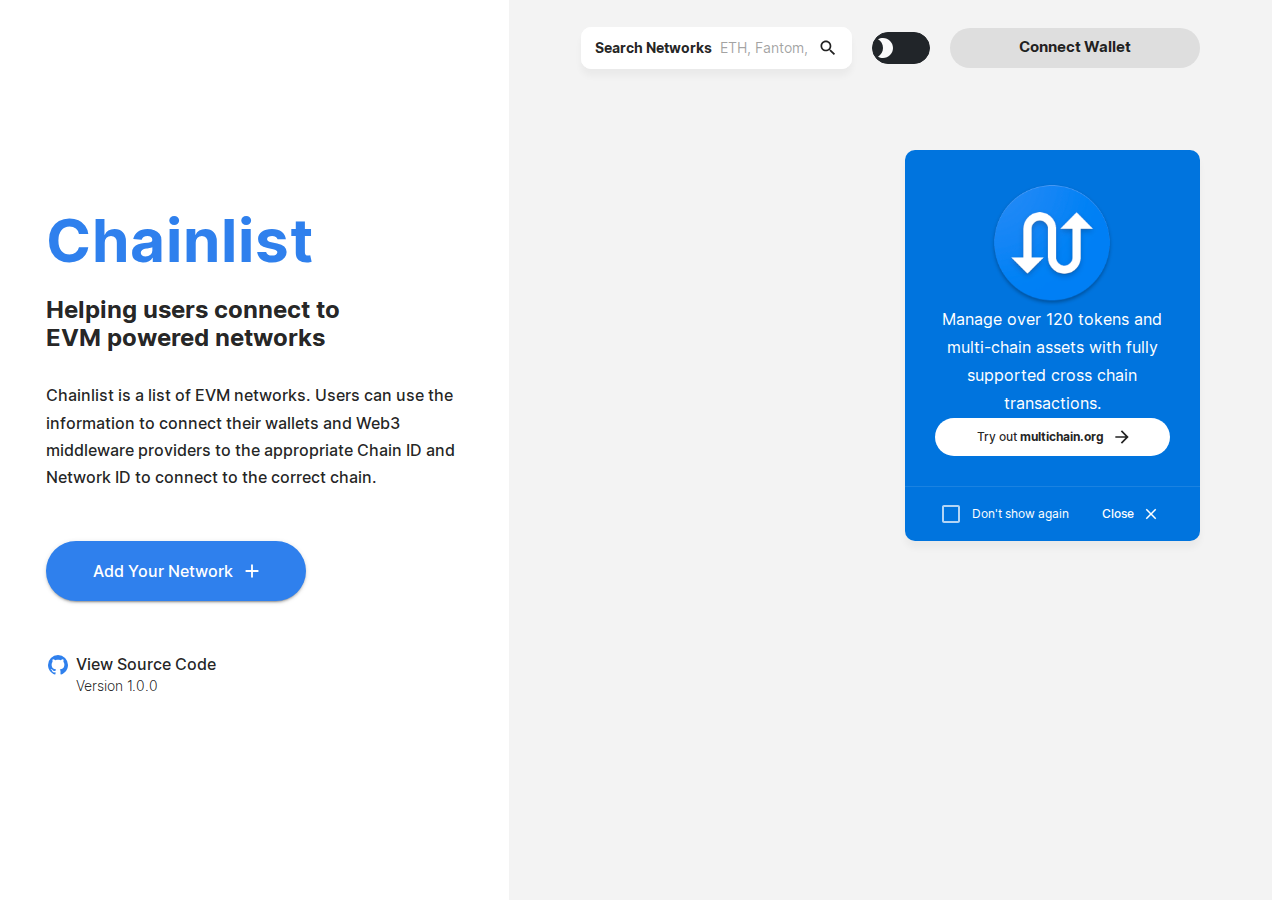
==== commit 6bad8b7b: "google verification" ====
--- a/index.html
+++ b/index.html
@@ -1,1234 +1,1658 @@
-<!DOCTYPE html><html lang="en"><head><meta name="viewport" content="width=device-width"/><meta charSet="utf-8"/><title>Chainlist</title><link rel="icon" href="/favicon.png"/><meta name="next-head-count" content="4"/><link rel="stylesheet" href="/fonts/Inter/Inter.css"/><link rel="stylesheet" href="/fonts/Druk/Druk.css"/><link rel="preload" href="/static/css/27d177a30947857b.css" as="style"/><link rel="stylesheet" href="/static/css/27d177a30947857b.css" data-n-g=""/><link rel="preload" href="/static/css/64f025fb55201e39.css" as="style"/><link rel="stylesheet" href="/static/css/64f025fb55201e39.css" data-n-p=""/><noscript data-n-css=""></noscript><script defer="" nomodule="" src="/static/chunks/polyfills-5cd94c89d3acac5f.js"></script><script src="/static/chunks/webpack-434fefa8f39d8fbc.js" defer=""></script><script src="/static/chunks/framework-43572560f8657394.js" defer=""></script><script src="/static/chunks/main-914fbfab4f90b52f.js" defer=""></script><script src="/static/chunks/pages/app-c842c3a75df71df0.js" defer=""></script><script src="/static/chunks/228-35515f5d2929bd73.js" defer=""></script><script src="/static/chunks/pages/index-5a4e022d5bf48676.js" defer=""></script><script src="/static/manifest/buildManifest.js" defer=""></script><script src="/static/manifest/ssgManifest.js" defer=""></script><script src="/static/manifest/middlewareManifest.js" defer=""></script><style id="jss-server-side">html {
-  box-sizing: border-box;
-  -webkit-font-smoothing: antialiased;
-  -moz-osx-font-smoothing: grayscale;
-}
-*, *::before, *::after {
-  box-sizing: inherit;
-}
-strong, b {
-  font-weight: 700;
-}
-body {
-  color: rgba(0, 0, 0, 0.87);
-  margin: 0;
-  font-size: 0.875rem;
-  font-family: Inter,Arial,-apple-system,BlinkMacSystemFont,"Segoe UI",Roboto,"Helvetica Neue",sans-serif,"Apple Color Emoji","Segoe UI Emoji","Segoe UI Symbol";
-  font-weight: 400;
-  line-height: 1.43;
-  background-color: #fff;
-}
-@media print {
-  body {
-    background-color: #fff;
-  }
-}
-  body::backdrop {
-    background-color: #fff;
-  }
-  .MuiSvgIcon-root {
-    fill: currentColor;
-    width: 1em;
-    height: 1em;
-    display: inline-block;
-    font-size: 1.5rem;
-    transition: fill 200ms cubic-bezier(0.4, 0, 0.2, 1) 0ms;
-    flex-shrink: 0;
-    user-select: none;
-  }
-  .MuiSvgIcon-colorPrimary {
-    color: #2F80ED;
-  }
-  .MuiSvgIcon-colorSecondary {
-    color: #DEDEDE;
-  }
-  .MuiSvgIcon-colorAction {
-    color: rgba(0, 0, 0, 0.54);
-  }
-  .MuiSvgIcon-colorError {
-    color: #dc3545;
-  }
-  .MuiSvgIcon-colorDisabled {
-    color: rgba(0, 0, 0, 0.26);
-  }
-  .MuiSvgIcon-fontSizeInherit {
-    font-size: inherit;
-  }
-  .MuiSvgIcon-fontSizeSmall {
-    font-size: 1.25rem;
-  }
-  .MuiSvgIcon-fontSizeLarge {
-    font-size: 2.1875rem;
-  }
-  .MuiSvgIcon-root-98 {
-    fill: currentColor;
-    width: 1em;
-    height: 1em;
-    display: inline-block;
-    font-size: 1.5rem;
-    transition: fill 200ms cubic-bezier(0.4, 0, 0.2, 1) 0ms;
-    flex-shrink: 0;
-    user-select: none;
-  }
-  .MuiSvgIcon-colorPrimary-99 {
-    color: #2F80ED;
-  }
-  .MuiSvgIcon-colorSecondary-100 {
-    color: #f50057;
-  }
-  .MuiSvgIcon-colorAction-101 {
-    color: rgba(0, 0, 0, 0.54);
-  }
-  .MuiSvgIcon-colorError-102 {
-    color: #f44336;
-  }
-  .MuiSvgIcon-colorDisabled-103 {
-    color: rgba(0, 0, 0, 0.26);
-  }
-  .MuiSvgIcon-fontSizeInherit-104 {
-    font-size: inherit;
-  }
-  .MuiSvgIcon-fontSizeSmall-105 {
-    font-size: 1.25rem;
-  }
-  .MuiSvgIcon-fontSizeLarge-106 {
-    font-size: 2.1875rem;
-  }
-  .MuiPaper-root-1 {
-    color: rgba(0, 0, 0, 0.87);
-    transition: box-shadow 300ms cubic-bezier(0.4, 0, 0.2, 1) 0ms;
-    background-color: #fff;
-  }
-  .MuiPaper-rounded-2 {
-    border-radius: 10px;
-  }
-  .MuiPaper-outlined-3 {
-    border: 1px solid rgba(0, 0, 0, 0.12);
-  }
-  .MuiPaper-elevation0-4 {
-    box-shadow: none;
-  }
-  .MuiPaper-elevation1-5 {
-    box-shadow: 0px 7px 7px #0000000A;;
-    -moz-box-shadow: 0px 7px 7px #0000000A;;
-    -webkit-box-shadow: 0px 7px 7px #0000000A;;
-  }
-  .MuiPaper-elevation2-6 {
-    box-shadow: 0px 3px 1px -2px rgba(0,0,0,0.2),0px 2px 2px 0px rgba(0,0,0,0.14),0px 1px 5px 0px rgba(0,0,0,0.12);
-  }
-  .MuiPaper-elevation3-7 {
-    box-shadow: 0px 3px 3px -2px rgba(0,0,0,0.2),0px 3px 4px 0px rgba(0,0,0,0.14),0px 1px 8px 0px rgba(0,0,0,0.12);
-  }
-  .MuiPaper-elevation4-8 {
-    box-shadow: 0px 2px 4px -1px rgba(0,0,0,0.2),0px 4px 5px 0px rgba(0,0,0,0.14),0px 1px 10px 0px rgba(0,0,0,0.12);
-  }
-  .MuiPaper-elevation5-9 {
-    box-shadow: 0px 3px 5px -1px rgba(0,0,0,0.2),0px 5px 8px 0px rgba(0,0,0,0.14),0px 1px 14px 0px rgba(0,0,0,0.12);
-  }
-  .MuiPaper-elevation6-10 {
-    box-shadow: 0px 3px 5px -1px rgba(0,0,0,0.2),0px 6px 10px 0px rgba(0,0,0,0.14),0px 1px 18px 0px rgba(0,0,0,0.12);
-  }
-  .MuiPaper-elevation7-11 {
-    box-shadow: 0px 4px 5px -2px rgba(0,0,0,0.2),0px 7px 10px 1px rgba(0,0,0,0.14),0px 2px 16px 1px rgba(0,0,0,0.12);
-  }
-  .MuiPaper-elevation8-12 {
-    box-shadow: 0px 5px 5px -3px rgba(0,0,0,0.2),0px 8px 10px 1px rgba(0,0,0,0.14),0px 3px 14px 2px rgba(0,0,0,0.12);
-  }
-  .MuiPaper-elevation9-13 {
-    box-shadow: 0px 5px 6px -3px rgba(0,0,0,0.2),0px 9px 12px 1px rgba(0,0,0,0.14),0px 3px 16px 2px rgba(0,0,0,0.12);
-  }
-  .MuiPaper-elevation10-14 {
-    box-shadow: 0px 6px 6px -3px rgba(0,0,0,0.2),0px 10px 14px 1px rgba(0,0,0,0.14),0px 4px 18px 3px rgba(0,0,0,0.12);
-  }
-  .MuiPaper-elevation11-15 {
-    box-shadow: 0px 6px 7px -4px rgba(0,0,0,0.2),0px 11px 15px 1px rgba(0,0,0,0.14),0px 4px 20px 3px rgba(0,0,0,0.12);
-  }
-  .MuiPaper-elevation12-16 {
-    box-shadow: 0px 7px 8px -4px rgba(0,0,0,0.2),0px 12px 17px 2px rgba(0,0,0,0.14),0px 5px 22px 4px rgba(0,0,0,0.12);
-  }
-  .MuiPaper-elevation13-17 {
-    box-shadow: 0px 7px 8px -4px rgba(0,0,0,0.2),0px 13px 19px 2px rgba(0,0,0,0.14),0px 5px 24px 4px rgba(0,0,0,0.12);
-  }
-  .MuiPaper-elevation14-18 {
-    box-shadow: 0px 7px 9px -4px rgba(0,0,0,0.2),0px 14px 21px 2px rgba(0,0,0,0.14),0px 5px 26px 4px rgba(0,0,0,0.12);
-  }
-  .MuiPaper-elevation15-19 {
-    box-shadow: 0px 8px 9px -5px rgba(0,0,0,0.2),0px 15px 22px 2px rgba(0,0,0,0.14),0px 6px 28px 5px rgba(0,0,0,0.12);
-  }
-  .MuiPaper-elevation16-20 {
-    box-shadow: 0px 8px 10px -5px rgba(0,0,0,0.2),0px 16px 24px 2px rgba(0,0,0,0.14),0px 6px 30px 5px rgba(0,0,0,0.12);
-  }
-  .MuiPaper-elevation17-21 {
-    box-shadow: 0px 8px 11px -5px rgba(0,0,0,0.2),0px 17px 26px 2px rgba(0,0,0,0.14),0px 6px 32px 5px rgba(0,0,0,0.12);
-  }
-  .MuiPaper-elevation18-22 {
-    box-shadow: 0px 9px 11px -5px rgba(0,0,0,0.2),0px 18px 28px 2px rgba(0,0,0,0.14),0px 7px 34px 6px rgba(0,0,0,0.12);
-  }
-  .MuiPaper-elevation19-23 {
-    box-shadow: 0px 9px 12px -6px rgba(0,0,0,0.2),0px 19px 29px 2px rgba(0,0,0,0.14),0px 7px 36px 6px rgba(0,0,0,0.12);
-  }
-  .MuiPaper-elevation20-24 {
-    box-shadow: 0px 10px 13px -6px rgba(0,0,0,0.2),0px 20px 31px 3px rgba(0,0,0,0.14),0px 8px 38px 7px rgba(0,0,0,0.12);
-  }
-  .MuiPaper-elevation21-25 {
-    box-shadow: 0px 10px 13px -6px rgba(0,0,0,0.2),0px 21px 33px 3px rgba(0,0,0,0.14),0px 8px 40px 7px rgba(0,0,0,0.12);
-  }
-  .MuiPaper-elevation22-26 {
-    box-shadow: 0px 10px 14px -6px rgba(0,0,0,0.2),0px 22px 35px 3px rgba(0,0,0,0.14),0px 8px 42px 7px rgba(0,0,0,0.12);
-  }
-  .MuiPaper-elevation23-27 {
-    box-shadow: 0px 11px 14px -7px rgba(0,0,0,0.2),0px 23px 36px 3px rgba(0,0,0,0.14),0px 9px 44px 8px rgba(0,0,0,0.12);
-  }
-  .MuiPaper-elevation24-28 {
-    box-shadow: 0px 11px 15px -7px rgba(0,0,0,0.2),0px 24px 38px 3px rgba(0,0,0,0.14),0px 9px 46px 8px rgba(0,0,0,0.12);
-  }
-  .MuiButtonBase-root {
-    color: inherit;
-    border: 0;
-    cursor: pointer;
-    margin: 0;
-    display: inline-flex;
-    outline: 0;
-    padding: 0;
-    position: relative;
-    align-items: center;
-    user-select: none;
-    border-radius: 0;
-    vertical-align: middle;
-    -moz-appearance: none;
-    justify-content: center;
-    text-decoration: none;
-    background-color: transparent;
-    -webkit-appearance: none;
-    -webkit-tap-highlight-color: transparent;
-  }
-  .MuiButtonBase-root::-moz-focus-inner {
-    border-style: none;
-  }
-  .MuiButtonBase-root.Mui-disabled {
-    cursor: default;
-    pointer-events: none;
-  }
-@media print {
-  .MuiButtonBase-root {
-    color-adjust: exact;
-  }
-}
-  .MuiIconButton-root {
-    flex: 0 0 auto;
-    color: rgba(0, 0, 0, 0.54);
-    padding: 12px;
-    overflow: visible;
-    font-size: 1.5rem;
-    text-align: center;
-    transition: background-color 150ms cubic-bezier(0.4, 0, 0.2, 1) 0ms;
-    border-radius: 50%;
-  }
-  .MuiIconButton-root:hover {
-    background-color: rgba(0, 0, 0, 0.04);
-  }
-  .MuiIconButton-root.Mui-disabled {
-    color: rgba(0, 0, 0, 0.26);
-    background-color: transparent;
-  }
-@media (hover: none) {
-  .MuiIconButton-root:hover {
-    background-color: transparent;
-  }
-}
-  .MuiIconButton-edgeStart {
-    margin-left: -12px;
-  }
-  .MuiIconButton-sizeSmall.MuiIconButton-edgeStart {
-    margin-left: -3px;
-  }
-  .MuiIconButton-edgeEnd {
-    margin-right: -12px;
-  }
-  .MuiIconButton-sizeSmall.MuiIconButton-edgeEnd {
-    margin-right: -3px;
-  }
-  .MuiIconButton-colorInherit {
-    color: inherit;
-  }
-  .MuiIconButton-colorPrimary {
-    color: #2F80ED;
-  }
-  .MuiIconButton-colorPrimary:hover {
-    background-color: rgba(47, 128, 237, 0.04);
-  }
-@media (hover: none) {
-  .MuiIconButton-colorPrimary:hover {
-    background-color: transparent;
-  }
-}
-  .MuiIconButton-colorSecondary {
-    color: #DEDEDE;
-  }
-  .MuiIconButton-colorSecondary:hover {
-    background-color: rgba(222, 222, 222, 0.04);
-  }
-@media (hover: none) {
-  .MuiIconButton-colorSecondary:hover {
-    background-color: transparent;
-  }
-}
-  .MuiIconButton-sizeSmall {
-    padding: 3px;
-    font-size: 1.125rem;
-  }
-  .MuiIconButton-label {
-    width: 100%;
-    display: flex;
-    align-items: inherit;
-    justify-content: inherit;
-  }
-  .MuiTypography-root {
-    margin: 0;
-  }
-  .MuiTypography-body2 {
-    font-size: 0.875rem;
-    font-family: Inter,Arial,-apple-system,BlinkMacSystemFont,"Segoe UI",Roboto,"Helvetica Neue",sans-serif,"Apple Color Emoji","Segoe UI Emoji","Segoe UI Symbol";
-    font-weight: 400;
-    line-height: 1.43;
-  }
-  .MuiTypography-body1 {
-    font-size: 16px;
-    font-family: Inter,Arial,-apple-system,BlinkMacSystemFont,"Segoe UI",Roboto,"Helvetica Neue",sans-serif,"Apple Color Emoji","Segoe UI Emoji","Segoe UI Symbol";
-    font-weight: 500;
-    line-height: 1.7;
-  }
-@media (max-width:576px) {
-  .MuiTypography-body1 {
-    font-size: 0.8rem;
-  }
-}
-  .MuiTypography-caption {
-    font-size: 0.75rem;
-    font-family: Inter,Arial,-apple-system,BlinkMacSystemFont,"Segoe UI",Roboto,"Helvetica Neue",sans-serif,"Apple Color Emoji","Segoe UI Emoji","Segoe UI Symbol";
-    font-weight: 400;
-    line-height: 1.66;
-  }
-  .MuiTypography-button {
-    font-size: 0.875rem;
-    font-family: Inter,Arial,-apple-system,BlinkMacSystemFont,"Segoe UI",Roboto,"Helvetica Neue",sans-serif,"Apple Color Emoji","Segoe UI Emoji","Segoe UI Symbol";
-    font-weight: 500;
-    line-height: 1.75;
-    text-transform: uppercase;
-  }
-  .MuiTypography-h1 {
-    font-size: 60px;
-    font-family: "Helvetica Neue", Inter;
-    font-weight: 700;
-    line-height: 1.167;
-    letter-spacing: 1px;
-  }
-  .MuiTypography-h2 {
-    font-size: 24px;
-    font-family: Inter,Arial,-apple-system,BlinkMacSystemFont,"Segoe UI",Roboto,"Helvetica Neue",sans-serif,"Apple Color Emoji","Segoe UI Emoji","Segoe UI Symbol";
-    font-weight: 700;
-    line-height: 1.167;
-  }
-  .MuiTypography-h3 {
-    font-size: 20px;
-    font-family: Inter;
-    font-weight: 600;
-    line-height: 1.167;
-  }
-  .MuiTypography-h4 {
-    font-size: 1.5rem;
-    font-family: Inter,Arial,-apple-system,BlinkMacSystemFont,"Segoe UI",Roboto,"Helvetica Neue",sans-serif,"Apple Color Emoji","Segoe UI Emoji","Segoe UI Symbol";
-    font-weight: 600;
-    line-height: 1.167;
-  }
-  .MuiTypography-h5 {
-    font-size: 15px;
-    font-family: Inter,Arial,-apple-system,BlinkMacSystemFont,"Segoe UI",Roboto,"Helvetica Neue",sans-serif,"Apple Color Emoji","Segoe UI Emoji","Segoe UI Symbol";
-    font-weight: 700;
-    line-height: 1.167;
-  }
-  .MuiTypography-h6 {
-    font-size: 1.5rem;
-    font-family: Inter,Arial,-apple-system,BlinkMacSystemFont,"Segoe UI",Roboto,"Helvetica Neue",sans-serif,"Apple Color Emoji","Segoe UI Emoji","Segoe UI Symbol";
-    font-weight: 700;
-    line-height: 1.167;
-    letter-spacing: 2px;
-  }
-@media (max-width:576px) {
-  .MuiTypography-h6 {
-    font-size: 1.2rem;
-  }
-}
-  .MuiTypography-subtitle1 {
-    font-size: 14px;
-    font-family: Inter,Arial,-apple-system,BlinkMacSystemFont,"Segoe UI",Roboto,"Helvetica Neue",sans-serif,"Apple Color Emoji","Segoe UI Emoji","Segoe UI Symbol";
-    font-weight: 300;
-    line-height: 1.167;
-  }
-@media (max-width:576px) {
-  .MuiTypography-subtitle1 {
-    font-size: 0.7rem;
-  }
-}
-  .MuiTypography-subtitle2 {
-    font-size: 0.875rem;
-    font-family: Inter,Arial,-apple-system,BlinkMacSystemFont,"Segoe UI",Roboto,"Helvetica Neue",sans-serif,"Apple Color Emoji","Segoe UI Emoji","Segoe UI Symbol";
-    font-weight: 500;
-    line-height: 1.57;
-  }
-  .MuiTypography-overline {
-    font-size: 0.75rem;
-    font-family: Inter,Arial,-apple-system,BlinkMacSystemFont,"Segoe UI",Roboto,"Helvetica Neue",sans-serif,"Apple Color Emoji","Segoe UI Emoji","Segoe UI Symbol";
-    font-weight: 400;
-    line-height: 2.66;
-    text-transform: uppercase;
-  }
-  .MuiTypography-srOnly {
-    width: 1px;
-    height: 1px;
-    overflow: hidden;
-    position: absolute;
-  }
-  .MuiTypography-alignLeft {
-    text-align: left;
-  }
-  .MuiTypography-alignCenter {
-    text-align: center;
-  }
-  .MuiTypography-alignRight {
-    text-align: right;
-  }
-  .MuiTypography-alignJustify {
-    text-align: justify;
-  }
-  .MuiTypography-noWrap {
-    overflow: hidden;
-    white-space: nowrap;
-    text-overflow: ellipsis;
-  }
-  .MuiTypography-gutterBottom {
-    margin-bottom: 0.35em;
-  }
-  .MuiTypography-paragraph {
-    margin-bottom: 16px;
-  }
-  .MuiTypography-colorInherit {
-    color: inherit;
-  }
-  .MuiTypography-colorPrimary {
-    color: #2F80ED;
-  }
-  .MuiTypography-colorSecondary {
-    color: #DEDEDE;
-  }
-  .MuiTypography-colorTextPrimary {
-    color: rgba(0, 0, 0, 0.87);
-  }
-  .MuiTypography-colorTextSecondary {
-    color: rgba(0, 0, 0, 0.54);
-  }
-  .MuiTypography-colorError {
-    color: #dc3545;
-  }
-  .MuiTypography-displayInline {
-    display: inline;
-  }
-  .MuiTypography-displayBlock {
-    display: block;
-  }
-  .MuiTypography-root-68 {
-    margin: 0;
-  }
-  .MuiTypography-body2-69 {
-    font-size: 0.875rem;
-    font-family: Inter,Arial,-apple-system,BlinkMacSystemFont,"Segoe UI",Roboto,"Helvetica Neue",sans-serif,"Apple Color Emoji","Segoe UI Emoji","Segoe UI Symbol";
-    font-weight: 400;
-    line-height: 1.43;
-  }
-  .MuiTypography-body1-70 {
-    font-size: 12px;
-    font-family: Inter,Arial,-apple-system,BlinkMacSystemFont,"Segoe UI",Roboto,"Helvetica Neue",sans-serif,"Apple Color Emoji","Segoe UI Emoji","Segoe UI Symbol";
-    font-weight: 400;
-    line-height: 1.5;
-  }
-  .MuiTypography-caption-71 {
-    font-size: 0.75rem;
-    font-family: Inter,Arial,-apple-system,BlinkMacSystemFont,"Segoe UI",Roboto,"Helvetica Neue",sans-serif,"Apple Color Emoji","Segoe UI Emoji","Segoe UI Symbol";
-    font-weight: 400;
-    line-height: 1.66;
-  }
-  .MuiTypography-button-72 {
-    font-size: 0.875rem;
-    font-family: Inter,Arial,-apple-system,BlinkMacSystemFont,"Segoe UI",Roboto,"Helvetica Neue",sans-serif,"Apple Color Emoji","Segoe UI Emoji","Segoe UI Symbol";
-    font-weight: 500;
-    line-height: 1.75;
-    text-transform: uppercase;
-  }
-  .MuiTypography-h1-73 {
-    font-size: 6rem;
-    font-family: Inter,Arial,-apple-system,BlinkMacSystemFont,"Segoe UI",Roboto,"Helvetica Neue",sans-serif,"Apple Color Emoji","Segoe UI Emoji","Segoe UI Symbol";
-    font-weight: 300;
-    line-height: 1.167;
-  }
-  .MuiTypography-h2-74 {
-    font-size: 3.75rem;
-    font-family: Inter,Arial,-apple-system,BlinkMacSystemFont,"Segoe UI",Roboto,"Helvetica Neue",sans-serif,"Apple Color Emoji","Segoe UI Emoji","Segoe UI Symbol";
-    font-weight: 300;
-    line-height: 1.2;
-  }
-  .MuiTypography-h3-75 {
-    font-size: 3rem;
-    font-family: Inter,Arial,-apple-system,BlinkMacSystemFont,"Segoe UI",Roboto,"Helvetica Neue",sans-serif,"Apple Color Emoji","Segoe UI Emoji","Segoe UI Symbol";
-    font-weight: 400;
-    line-height: 1.167;
-  }
-  .MuiTypography-h4-76 {
-    font-size: 2.125rem;
-    font-family: Inter,Arial,-apple-system,BlinkMacSystemFont,"Segoe UI",Roboto,"Helvetica Neue",sans-serif,"Apple Color Emoji","Segoe UI Emoji","Segoe UI Symbol";
-    font-weight: 400;
-    line-height: 1.235;
-  }
-  .MuiTypography-h5-77 {
-    font-size: 1.5rem;
-    font-family: Inter,Arial,-apple-system,BlinkMacSystemFont,"Segoe UI",Roboto,"Helvetica Neue",sans-serif,"Apple Color Emoji","Segoe UI Emoji","Segoe UI Symbol";
-    font-weight: 400;
-    line-height: 1.334;
-  }
-  .MuiTypography-h6-78 {
-    font-size: 1.25rem;
-    font-family: Inter,Arial,-apple-system,BlinkMacSystemFont,"Segoe UI",Roboto,"Helvetica Neue",sans-serif,"Apple Color Emoji","Segoe UI Emoji","Segoe UI Symbol";
-    font-weight: 500;
-    line-height: 1.6;
-  }
-  .MuiTypography-subtitle1-79 {
-    font-size: 1rem;
-    font-family: Inter,Arial,-apple-system,BlinkMacSystemFont,"Segoe UI",Roboto,"Helvetica Neue",sans-serif,"Apple Color Emoji","Segoe UI Emoji","Segoe UI Symbol";
-    font-weight: 400;
-    line-height: 1.75;
-  }
-  .MuiTypography-subtitle2-80 {
-    font-size: 0.875rem;
-    font-family: Inter,Arial,-apple-system,BlinkMacSystemFont,"Segoe UI",Roboto,"Helvetica Neue",sans-serif,"Apple Color Emoji","Segoe UI Emoji","Segoe UI Symbol";
-    font-weight: 500;
-    line-height: 1.57;
-  }
-  .MuiTypography-overline-81 {
-    font-size: 0.75rem;
-    font-family: Inter,Arial,-apple-system,BlinkMacSystemFont,"Segoe UI",Roboto,"Helvetica Neue",sans-serif,"Apple Color Emoji","Segoe UI Emoji","Segoe UI Symbol";
-    font-weight: 400;
-    line-height: 2.66;
-    text-transform: uppercase;
-  }
-  .MuiTypography-srOnly-82 {
-    width: 1px;
-    height: 1px;
-    overflow: hidden;
-    position: absolute;
-  }
-  .MuiTypography-alignLeft-83 {
-    text-align: left;
-  }
-  .MuiTypography-alignCenter-84 {
-    text-align: center;
-  }
-  .MuiTypography-alignRight-85 {
-    text-align: right;
-  }
-  .MuiTypography-alignJustify-86 {
-    text-align: justify;
-  }
-  .MuiTypography-noWrap-87 {
-    overflow: hidden;
-    white-space: nowrap;
-    text-overflow: ellipsis;
-  }
-  .MuiTypography-gutterBottom-88 {
-    margin-bottom: 0.35em;
-  }
-  .MuiTypography-paragraph-89 {
-    margin-bottom: 16px;
-  }
-  .MuiTypography-colorInherit-90 {
-    color: inherit;
-  }
-  .MuiTypography-colorPrimary-91 {
-    color: #2F80ED;
-  }
-  .MuiTypography-colorSecondary-92 {
-    color: #f50057;
-  }
-  .MuiTypography-colorTextPrimary-93 {
-    color: rgba(0, 0, 0, 0.87);
-  }
-  .MuiTypography-colorTextSecondary-94 {
-    color: rgba(0, 0, 0, 0.54);
-  }
-  .MuiTypography-colorError-95 {
-    color: #f44336;
-  }
-  .MuiTypography-displayInline-96 {
-    display: inline;
-  }
-  .MuiTypography-displayBlock-97 {
-    display: block;
-  }
-  .MuiButton-root {
-    color: rgba(0, 0, 0, 0.87);
-    padding: 6px 16px;
-    font-size: 0.875rem;
-    min-width: 50px;
-    box-sizing: border-box;
-    transition: background-color 250ms cubic-bezier(0.4, 0, 0.2, 1) 0ms,box-shadow 250ms cubic-bezier(0.4, 0, 0.2, 1) 0ms,border 250ms cubic-bezier(0.4, 0, 0.2, 1) 0ms;
-    font-family: Inter,Arial,-apple-system,BlinkMacSystemFont,"Segoe UI",Roboto,"Helvetica Neue",sans-serif,"Apple Color Emoji","Segoe UI Emoji","Segoe UI Symbol";
-    font-weight: 500;
-    line-height: 1.75;
-    border-radius: 32px;
-    text-transform: uppercase;
-  }
-  .MuiButton-root:hover {
-    text-decoration: none;
-    background-color: rgba(0, 0, 0, 0.04);
-  }
-  .MuiButton-root.Mui-disabled {
-    color: rgba(0, 0, 0, 0.26);
-  }
-@media (hover: none) {
-  .MuiButton-root:hover {
-    background-color: transparent;
-  }
-}
-  .MuiButton-root:hover.Mui-disabled {
-    background-color: transparent;
-  }
-  .MuiButton-label {
-    width: 100%;
-    display: inherit;
-    align-items: inherit;
-    text-transform: capitalize;
-    justify-content: inherit;
-  }
-  .MuiButton-text {
-    padding: 6px 8px;
-  }
-  .MuiButton-textPrimary {
-    color: #2F80ED;
-  }
-  .MuiButton-textPrimary:hover {
-    background-color: rgba(47, 128, 237, 0.04);
-  }
-@media (hover: none) {
-  .MuiButton-textPrimary:hover {
-    background-color: transparent;
-  }
-}
-  .MuiButton-textSecondary {
-    color: #DEDEDE;
-  }
-  .MuiButton-textSecondary:hover {
-    background-color: rgba(222, 222, 222, 0.04);
-  }
-@media (hover: none) {
-  .MuiButton-textSecondary:hover {
-    background-color: transparent;
-  }
-}
-  .MuiButton-outlined {
-    border: 1px solid rgba(0, 0, 0, 0.23);
-    padding: 5px 15px;
-  }
-  .MuiButton-outlined.Mui-disabled {
-    border: 1px solid rgba(0, 0, 0, 0.12);
-  }
-  .MuiButton-outlinedPrimary {
-    color: #2F80ED;
-    border: 1px solid #EAEAEA;
-  }
-  .MuiButton-outlinedPrimary:hover {
-    color: #fff;
-    border: 1px solid #2F80ED;
-    background-color: #2F80ED !important;
-  }
-@media (hover: none) {
-  .MuiButton-outlinedPrimary:hover {
-    background-color: transparent;
-  }
-}
-  .MuiButton-outlinedSecondary {
-    color: #DEDEDE;
-    border: 1px solid rgba(222, 222, 222, 0.5);
-  }
-  .MuiButton-outlinedSecondary:hover {
-    border: 1px solid #DEDEDE;
-    background-color: rgba(222, 222, 222, 0.04);
-  }
-  .MuiButton-outlinedSecondary.Mui-disabled {
-    border: 1px solid rgba(0, 0, 0, 0.26);
-  }
-@media (hover: none) {
-  .MuiButton-outlinedSecondary:hover {
-    background-color: transparent;
-  }
-}
-  .MuiButton-contained {
-    color: rgba(0, 0, 0, 0.87);
-    box-shadow: 0px 3px 1px -2px rgba(0,0,0,0.2),0px 2px 2px 0px rgba(0,0,0,0.14),0px 1px 5px 0px rgba(0,0,0,0.12);
-    background-color: #e0e0e0;
-  }
-  .MuiButton-contained:hover {
-    box-shadow: 0px 2px 4px -1px rgba(0,0,0,0.2),0px 4px 5px 0px rgba(0,0,0,0.14),0px 1px 10px 0px rgba(0,0,0,0.12);
-    background-color: #d5d5d5;
-  }
-  .MuiButton-contained.Mui-focusVisible {
-    box-shadow: 0px 3px 5px -1px rgba(0,0,0,0.2),0px 6px 10px 0px rgba(0,0,0,0.14),0px 1px 18px 0px rgba(0,0,0,0.12);
-  }
-  .MuiButton-contained:active {
-    box-shadow: 0px 5px 5px -3px rgba(0,0,0,0.2),0px 8px 10px 1px rgba(0,0,0,0.14),0px 3px 14px 2px rgba(0,0,0,0.12);
-  }
-  .MuiButton-contained.Mui-disabled {
-    color: rgba(0, 0, 0, 0.26);
-    box-shadow: none;
-    background-color: rgba(0, 0, 0, 0.12);
-  }
-@media (hover: none) {
-  .MuiButton-contained:hover {
-    box-shadow: 0px 3px 1px -2px rgba(0,0,0,0.2),0px 2px 2px 0px rgba(0,0,0,0.14),0px 1px 5px 0px rgba(0,0,0,0.12);
-    background-color: #e0e0e0;
-  }
-}
-  .MuiButton-contained:hover.Mui-disabled {
-    background-color: rgba(0, 0, 0, 0.12);
-  }
-  .MuiButton-containedPrimary {
-    color: #fff;
-    background-color: #2F80ED;
-  }
-  .MuiButton-containedPrimary:hover {
-    background-color: rgb(32, 89, 165);
-  }
-@media (hover: none) {
-  .MuiButton-containedPrimary:hover {
-    background-color: #2F80ED;
-  }
-}
-  .MuiButton-containedSecondary {
-    color: rgba(0, 0, 0, 0.87);
-    background-color: #DEDEDE;
-  }
-  .MuiButton-containedSecondary:hover {
-    background-color: rgb(155, 155, 155);
-  }
-@media (hover: none) {
-  .MuiButton-containedSecondary:hover {
-    background-color: #DEDEDE;
-  }
-}
-  .MuiButton-disableElevation {
-    box-shadow: none;
-  }
-  .MuiButton-disableElevation:hover {
-    box-shadow: none;
-  }
-  .MuiButton-disableElevation.Mui-focusVisible {
-    box-shadow: none;
-  }
-  .MuiButton-disableElevation:active {
-    box-shadow: none;
-  }
-  .MuiButton-disableElevation.Mui-disabled {
-    box-shadow: none;
-  }
-  .MuiButton-colorInherit {
-    color: inherit;
-    border-color: currentColor;
-  }
-  .MuiButton-textSizeSmall {
-    padding: 4px 5px;
-    font-size: 0.8125rem;
-  }
-  .MuiButton-textSizeLarge {
-    padding: 8px 11px;
-    font-size: 2.4rem;
-  }
-@media (max-width:576px) {
-  .MuiButton-textSizeLarge {
-    font-size: 2rem;
-  }
-}
-  .MuiButton-outlinedSizeSmall {
-    padding: 6px 9px;
-    font-size: 0.7rem;
-  }
-@media (max-width:576px) {
-  .MuiButton-outlinedSizeSmall {
-    padding: 3px 0px;
-  }
-}
-  .MuiButton-outlinedSizeLarge {
-    padding: 7px 21px;
-    font-size: 0.9375rem;
-  }
-  .MuiButton-containedSizeSmall {
-    padding: 4px 10px;
-    font-size: 0.8125rem;
-  }
-  .MuiButton-containedSizeLarge {
-    padding: 8px 22px;
-    font-size: 0.9375rem;
-  }
-  .MuiButton-sizeLarge {
-    width: 260px;
-    height: 60px;
-    border-radius: 50px;
-  }
-  .MuiButton-fullWidth {
-    width: 100%;
-  }
-  .MuiButton-startIcon {
-    display: inherit;
-    margin-left: -4px;
-    margin-right: 8px;
-  }
-  .MuiButton-startIcon.MuiButton-iconSizeSmall {
-    margin-left: -2px;
-  }
-  .MuiButton-endIcon {
-    display: inherit;
-    margin-left: 8px;
-    margin-right: -4px;
-  }
-  .MuiButton-endIcon.MuiButton-iconSizeSmall {
-    margin-right: -2px;
-  }
-  .MuiButton-iconSizeSmall > *:first-child {
-    font-size: 18px;
-  }
-  .MuiButton-iconSizeMedium > *:first-child {
-    font-size: 20px;
-  }
-  .MuiButton-iconSizeLarge > *:first-child {
-    font-size: 22px;
-  }
-  .jss117 {
-    padding: 9px;
-  }
-  .jss120 {
-    top: 0;
-    left: 0;
-    width: 100%;
-    cursor: inherit;
-    height: 100%;
-    margin: 0;
-    opacity: 0;
-    padding: 0;
-    z-index: 1;
-    position: absolute;
-  }
-@keyframes mui-auto-fill {}
-@keyframes mui-auto-fill-cancel {}
-  .MuiInputBase-root-46 {
-    color: rgba(0, 0, 0, 0.87);
-    cursor: text;
-    display: inline-flex;
-    position: relative;
-    font-size: 12px;
-    box-sizing: border-box;
-    align-items: center;
-    font-family: Inter,Arial,-apple-system,BlinkMacSystemFont,"Segoe UI",Roboto,"Helvetica Neue",sans-serif,"Apple Color Emoji","Segoe UI Emoji","Segoe UI Symbol";
-    font-weight: 400;
-    line-height: 1.1876em;
-  }
-  .MuiInputBase-root-46.Mui-disabled {
-    color: rgba(0, 0, 0, 0.38);
-    cursor: default;
-  }
-  .MuiInputBase-multiline-51 {
-    padding: 6px 0 7px;
-  }
-  .MuiInputBase-multiline-51.MuiInputBase-marginDense-50 {
-    padding-top: 3px;
-  }
-  .MuiInputBase-fullWidth-53 {
-    width: 100%;
-  }
-  .MuiInputBase-input-54 {
-    font: inherit;
-    color: currentColor;
-    width: 100%;
-    border: 0;
-    height: 1.1876em;
-    margin: 0;
-    display: block;
-    padding: 6px 0 7px;
-    font-size: 14px;
-    min-width: 0;
-    background: none;
-    box-sizing: content-box;
-    animation-name: mui-auto-fill-cancel;
-    letter-spacing: inherit;
-    animation-duration: 10ms;
-    -webkit-tap-highlight-color: transparent;
-  }
-  .MuiInputBase-input-54::-webkit-input-placeholder {
-    color: currentColor;
-    opacity: 0.42;
-    transition: opacity 200ms cubic-bezier(0.4, 0, 0.2, 1) 0ms;
-  }
-  .MuiInputBase-input-54::-moz-placeholder {
-    color: currentColor;
-    opacity: 0.42;
-    transition: opacity 200ms cubic-bezier(0.4, 0, 0.2, 1) 0ms;
-  }
-  .MuiInputBase-input-54:-ms-input-placeholder {
-    color: currentColor;
-    opacity: 0.42;
-    transition: opacity 200ms cubic-bezier(0.4, 0, 0.2, 1) 0ms;
-  }
-  .MuiInputBase-input-54::-ms-input-placeholder {
-    color: currentColor;
-    opacity: 0.42;
-    transition: opacity 200ms cubic-bezier(0.4, 0, 0.2, 1) 0ms;
-  }
-  .MuiInputBase-input-54:focus {
-    outline: 0;
-  }
-  .MuiInputBase-input-54:invalid {
-    box-shadow: none;
-  }
-  .MuiInputBase-input-54::-webkit-search-decoration {
-    -webkit-appearance: none;
-  }
-  .MuiInputBase-input-54.Mui-disabled {
-    opacity: 1;
-  }
-  .MuiInputBase-input-54:-webkit-autofill {
-    animation-name: mui-auto-fill;
-    animation-duration: 5000s;
-  }
-  label[data-shrink=false] + .MuiInputBase-formControl-47 .MuiInputBase-input-54::-webkit-input-placeholder {
-    opacity: 0 !important;
-  }
-  label[data-shrink=false] + .MuiInputBase-formControl-47 .MuiInputBase-input-54::-moz-placeholder {
-    opacity: 0 !important;
-  }
-  label[data-shrink=false] + .MuiInputBase-formControl-47 .MuiInputBase-input-54:-ms-input-placeholder {
-    opacity: 0 !important;
-  }
-  label[data-shrink=false] + .MuiInputBase-formControl-47 .MuiInputBase-input-54::-ms-input-placeholder {
-    opacity: 0 !important;
-  }
-  label[data-shrink=false] + .MuiInputBase-formControl-47 .MuiInputBase-input-54:focus::-webkit-input-placeholder {
-    opacity: 0.42;
-  }
-  label[data-shrink=false] + .MuiInputBase-formControl-47 .MuiInputBase-input-54:focus::-moz-placeholder {
-    opacity: 0.42;
-  }
-  label[data-shrink=false] + .MuiInputBase-formControl-47 .MuiInputBase-input-54:focus:-ms-input-placeholder {
-    opacity: 0.42;
-  }
-  label[data-shrink=false] + .MuiInputBase-formControl-47 .MuiInputBase-input-54:focus::-ms-input-placeholder {
-    opacity: 0.42;
-  }
-  .MuiInputBase-inputMarginDense-55 {
-    padding-top: 3px;
-  }
-  .MuiInputBase-inputMultiline-56 {
-    height: auto;
-    resize: none;
-    padding: 0;
-  }
-  .MuiInputBase-inputTypeSearch-57 {
-    -moz-appearance: textfield;
-    -webkit-appearance: textfield;
-  }
-  .MuiFormControl-root-30 {
-    border: 0;
-    margin: 0;
-    display: inline-flex;
-    padding: 0;
-    position: relative;
-    min-width: 0;
-    flex-direction: column;
-    vertical-align: top;
-  }
-  .MuiFormControl-marginNormal-31 {
-    margin-top: 16px;
-    margin-bottom: 8px;
-  }
-  .MuiFormControl-marginDense-32 {
-    margin-top: 8px;
-    margin-bottom: 4px;
-  }
-  .MuiFormControl-fullWidth-33 {
-    width: 100%;
-  }
-  .MuiInputAdornment-root-61 {
-    height: 0.01em;
-    display: flex;
-    max-height: 2em;
-    align-items: center;
-    white-space: nowrap;
-  }
-  .MuiInputAdornment-filled-62.MuiInputAdornment-positionStart-63:not(.MuiInputAdornment-hiddenLabel-66) {
-    margin-top: 16px;
-  }
-  .MuiInputAdornment-positionStart-63 {
-    margin-right: 8px;
-  }
-  .MuiInputAdornment-positionEnd-64 {
-    margin-left: 8px;
-  }
-  .MuiInputAdornment-disablePointerEvents-65 {
-    pointer-events: none;
-  }
-  .jss107 {
-    top: -5px;
-    left: 0;
-    right: 0;
-    bottom: 0;
-    margin: 0;
-    padding: 0 8px;
-    overflow: hidden;
-    position: absolute;
-    border-style: solid;
-    border-width: 1px;
-    border-radius: inherit;
-    pointer-events: none;
-  }
-  .jss108 {
-    padding: 0;
-    text-align: left;
-    transition: width 150ms cubic-bezier(0.0, 0, 0.2, 1) 0ms;
-    line-height: 11px;
-  }
-  .jss109 {
-    width: auto;
-    height: 11px;
-    display: block;
-    padding: 0;
-    font-size: 0.75em;
-    max-width: 0.01px;
-    text-align: left;
-    transition: max-width 50ms cubic-bezier(0.0, 0, 0.2, 1) 0ms;
-    visibility: hidden;
-  }
-  .jss109 > span {
-    display: inline-block;
-    padding-left: 5px;
-    padding-right: 5px;
-  }
-  .jss110 {
-    max-width: 1000px;
-    transition: max-width 100ms cubic-bezier(0.0, 0, 0.2, 1) 50ms;
-  }
-  .MuiOutlinedInput-root-34 {
-    position: relative;
-    border-radius: 10px;
-  }
-  .MuiOutlinedInput-root-34:hover .MuiOutlinedInput-notchedOutline-40 {
-    border-color: rgba(0, 0, 0, 0.87);
-  }
-@media (hover: none) {
-  .MuiOutlinedInput-root-34:hover .MuiOutlinedInput-notchedOutline-40 {
-    border-color: rgba(0, 0, 0, 0.23);
-  }
-}
-  .MuiOutlinedInput-root-34.Mui-focused .MuiOutlinedInput-notchedOutline-40 {
-    border-color: #2F80ED;
-    border-width: 2px;
-  }
-  .MuiOutlinedInput-root-34.Mui-error .MuiOutlinedInput-notchedOutline-40 {
-    border-color: #f44336;
-  }
-  .MuiOutlinedInput-root-34.Mui-disabled .MuiOutlinedInput-notchedOutline-40 {
-    border-color: rgba(0, 0, 0, 0.26);
-  }
-  .MuiOutlinedInput-colorSecondary-35.Mui-focused .MuiOutlinedInput-notchedOutline-40 {
-    border-color: #f50057;
-  }
-  .MuiOutlinedInput-adornedStart-36 {
-    padding-left: 14px;
-  }
-  .MuiOutlinedInput-adornedEnd-37 {
-    padding-right: 14px;
-  }
-  .MuiOutlinedInput-multiline-39 {
-    padding: 18.5px 14px;
-  }
-  .MuiOutlinedInput-multiline-39.MuiOutlinedInput-marginDense-38 {
-    padding-top: 10.5px;
-    padding-bottom: 10.5px;
-  }
-  .MuiOutlinedInput-notchedOutline-40 {
-    border-color: #FFF;
-  }
-  .MuiOutlinedInput-input-41 {
-    padding: 12.5px 14px;
-  }
-  .MuiOutlinedInput-input-41:-webkit-autofill {
-    border-radius: inherit;
-  }
-  .MuiOutlinedInput-inputMarginDense-42 {
-    padding-top: 10.5px;
-    padding-bottom: 10.5px;
-  }
-  .MuiOutlinedInput-inputMultiline-43 {
-    padding: 0;
-  }
-  .MuiOutlinedInput-inputAdornedStart-44 {
-    padding-left: 0;
-  }
-  .MuiOutlinedInput-inputAdornedEnd-45 {
-    padding-right: 0;
-  }
-  .MuiSwitch-root {
-    width: 58px;
-    height: 38px;
-    display: inline-flex;
-    padding: 12px;
-    z-index: 0;
-    overflow: hidden;
-    position: relative;
-    box-sizing: border-box;
-    flex-shrink: 0;
-    vertical-align: middle;
-  }
-@media print {
-  .MuiSwitch-root {
-    color-adjust: exact;
-  }
-}
-  .MuiSwitch-edgeStart {
-    margin-left: -8px;
-  }
-  .MuiSwitch-edgeEnd {
-    margin-right: -8px;
-  }
-  .MuiSwitch-switchBase {
-    top: 0;
-    left: 0;
-    color: #fafafa;
-    z-index: 1;
-    position: absolute;
-    transition: left 150ms cubic-bezier(0.4, 0, 0.2, 1) 0ms,transform 150ms cubic-bezier(0.4, 0, 0.2, 1) 0ms;
-  }
-  .MuiSwitch-switchBase.Mui-checked {
-    transform: translateX(20px);
-  }
-  .MuiSwitch-switchBase.Mui-disabled {
-    color: #bdbdbd;
-  }
-  .MuiSwitch-switchBase.Mui-checked + .MuiSwitch-track {
-    opacity: 0.5;
-  }
-  .MuiSwitch-switchBase.Mui-disabled + .MuiSwitch-track {
-    opacity: 0.12;
-  }
-  .MuiSwitch-colorPrimary.Mui-checked {
-    color: #2F80ED;
-  }
-  .MuiSwitch-colorPrimary.Mui-disabled {
-    color: #bdbdbd;
-  }
-  .MuiSwitch-colorPrimary.Mui-checked + .MuiSwitch-track {
-    background-color: #2F80ED;
-  }
-  .MuiSwitch-colorPrimary.Mui-disabled + .MuiSwitch-track {
-    background-color: #000;
-  }
-  .MuiSwitch-colorPrimary.Mui-checked:hover {
-    background-color: rgba(47, 128, 237, 0.04);
-  }
-@media (hover: none) {
-  .MuiSwitch-colorPrimary.Mui-checked:hover {
-    background-color: transparent;
-  }
-}
-  .MuiSwitch-colorSecondary.Mui-checked {
-    color: #DEDEDE;
-  }
-  .MuiSwitch-colorSecondary.Mui-disabled {
-    color: #bdbdbd;
-  }
-  .MuiSwitch-colorSecondary.Mui-checked + .MuiSwitch-track {
-    background-color: #DEDEDE;
-  }
-  .MuiSwitch-colorSecondary.Mui-disabled + .MuiSwitch-track {
-    background-color: #000;
-  }
-  .MuiSwitch-colorSecondary.Mui-checked:hover {
-    background-color: rgba(222, 222, 222, 0.04);
-  }
-@media (hover: none) {
-  .MuiSwitch-colorSecondary.Mui-checked:hover {
-    background-color: transparent;
-  }
-}
-  .MuiSwitch-sizeSmall {
-    width: 40px;
-    height: 24px;
-    padding: 7px;
-  }
-  .MuiSwitch-sizeSmall .MuiSwitch-thumb {
-    width: 16px;
-    height: 16px;
-  }
-  .MuiSwitch-sizeSmall .MuiSwitch-switchBase {
-    padding: 4px;
-  }
-  .MuiSwitch-sizeSmall .MuiSwitch-switchBase.Mui-checked {
-    transform: translateX(16px);
-  }
-  .MuiSwitch-input {
-    left: -100%;
-    width: 300%;
-  }
-  .MuiSwitch-thumb {
-    width: 20px;
-    height: 20px;
-    box-shadow: 0px 2px 1px -1px rgba(0,0,0,0.2),0px 1px 1px 0px rgba(0,0,0,0.14),0px 1px 3px 0px rgba(0,0,0,0.12);
-    border-radius: 50%;
-    background-color: currentColor;
-  }
-  .MuiSwitch-track {
-    width: 100%;
-    height: 100%;
-    opacity: 0.38;
-    z-index: -1;
-    transition: opacity 150ms cubic-bezier(0.4, 0, 0.2, 1) 0ms,background-color 150ms cubic-bezier(0.4, 0, 0.2, 1) 0ms;
-    border-radius: 7px;
-    background-color: #000;
-  }
-
-
-  .jss111 {
-    width: 58px;
-    height: 32px;
-    margin: 8px;
-    padding: 0;
-  }
-  .jss112 {
-    padding: 1px;
-  }
-  .jss112.jss115 {
-    color: #212529;
-    transform: translateX(28px);
-  }
-  .jss112.jss116 .jss113 {
-    color: #ffffff;
-    border: 6px solid #fff;
-  }
-  .jss112.jss115 + .jss114 {
-    opacity: 1;
-    background-color: #ffffff;
-  }
-  .jss113 {
-    width: 24px;
-    height: 24px;
-  }
-  .jss114 {
-    border: 1px solid #212529;
-    opacity: 1;
-    transition: background-color 300ms cubic-bezier(0.4, 0, 0.2, 1) 0ms,border 300ms cubic-bezier(0.4, 0, 0.2, 1) 0ms;
-    border-radius: 16px;
-    background-color: #212529;
-  }</style></head><body><div id="__next" data-reactroot=""><div class="Home_container__bCOhY"><main class="Home_main__nLjiQ"><div class="index_container__Xi8tY"><div class="index_copyContainer__RKYZ_"><div class="index_copyCentered__Hu5WO"><h1 class="MuiTypography-root index_chainListSpacing__hiAAU MuiTypography-h1"><span class="index_helpingUnderline__fFWXU">Chainlist</span></h1><h2 class="MuiTypography-root index_helpingParagraph__8r1dk MuiTypography-h2">Helping users connect to EVM powered networks</h2><p class="MuiTypography-root index_subTitle__oO_D8 MuiTypography-body1">Chainlist is a list of EVM networks. Users can use the information to connect their wallets and Web3 middleware providers to the appropriate Chain ID and Network ID to connect to the correct chain.</p><button class="MuiButtonBase-root MuiButton-root MuiButton-contained index_addNetworkButton__8M_2x MuiButton-containedPrimary MuiButton-containedSizeLarge MuiButton-sizeLarge" tabindex="0" type="button"><span class="MuiButton-label"><p class="MuiTypography-root index_buttonLabel__BlwOt MuiTypography-body1">Add Your Network</p><span class="MuiButton-endIcon MuiButton-iconSizeLarge"><svg class="MuiSvgIcon-root" focusable="false" viewBox="0 0 24 24" aria-hidden="true"><path d="M19 13h-6v6h-2v-6H5v-2h6V5h2v6h6v2z"></path></svg></span></span></button><div class="index_socials__a0npx"><a class="index_socialButton__PTWvl" href="https://github.com/chainlist-legacy/chainlist-frontend.git" target="_blank" rel="noopener noreferrer"><svg version="1.1" width="24" height="24" viewBox="0 0 24 24"><path fill="#2F80ED" d="M12,2A10,10 0 0,0 2,12C2,16.42 4.87,20.17 8.84,21.5C9.34,21.58 9.5,21.27 9.5,21C9.5,20.77 9.5,20.14 9.5,19.31C6.73,19.91 6.14,17.97 6.14,17.97C5.68,16.81 5.03,16.5 5.03,16.5C4.12,15.88 5.1,15.9 5.1,15.9C6.1,15.97 6.63,16.93 6.63,16.93C7.5,18.45 8.97,18 9.54,17.76C9.63,17.11 9.89,16.67 10.17,16.42C7.95,16.17 5.62,15.31 5.62,11.5C5.62,10.39 6,9.5 6.65,8.79C6.55,8.54 6.2,7.5 6.75,6.15C6.75,6.15 7.59,5.88 9.5,7.17C10.29,6.95 11.15,6.84 12,6.84C12.85,6.84 13.71,6.95 14.5,7.17C16.41,5.88 17.25,6.15 17.25,6.15C17.8,7.5 17.45,8.54 17.35,8.79C18,9.5 18.38,10.39 18.38,11.5C18.38,15.32 16.04,16.16 13.81,16.41C14.17,16.72 14.5,17.33 14.5,18.26C14.5,19.6 14.5,20.68 14.5,21C14.5,21.27 14.66,21.59 15.17,21.5C19.14,20.16 22,16.42 22,12A10,10 0 0,0 12,2Z"></path></svg><p class="MuiTypography-root index_sourceCode__6njOu MuiTypography-body1">View Source Code</p></a><h6 class="MuiTypography-root index_version__HrMUv MuiTypography-subtitle1">Version 1.0.0</h6></div></div></div><div class="index_listContainer__Q0mAp"><div class="index_headerContainer__a85qJ"><div class="index_filterRow__1cgdg"><div class="MuiPaper-root-1 index_searchPaper__WCxTC MuiPaper-elevation1-5 MuiPaper-rounded-2"><div class="MuiFormControl-root-30 MuiTextField-root-29 index_searchContainer__CCq3n MuiFormControl-fullWidth-33"><div class="MuiInputBase-root-46 MuiOutlinedInput-root-34 MuiInputBase-fullWidth-53 MuiInputBase-formControl-47 MuiInputBase-adornedStart-48 MuiOutlinedInput-adornedStart-36 MuiInputBase-adornedEnd-49 MuiOutlinedInput-adornedEnd-37"><div class="MuiInputAdornment-root-61 MuiInputAdornment-positionStart-63"><p class="MuiTypography-root-68 index_searchInputAdnornment__SuH3v MuiTypography-body1-70">Search Networks</p></div><input type="text" aria-invalid="false" placeholder="ETH, Fantom, ..." value="" class="MuiInputBase-input-54 MuiOutlinedInput-input-41 MuiInputBase-inputAdornedStart-58 MuiOutlinedInput-inputAdornedStart-44 MuiInputBase-inputAdornedEnd-59 MuiOutlinedInput-inputAdornedEnd-45"/><div class="MuiInputAdornment-root-61 MuiInputAdornment-positionEnd-64"><svg class="MuiSvgIcon-root-98 MuiSvgIcon-fontSizeSmall-105" focusable="false" viewBox="0 0 24 24" aria-hidden="true"><path d="M15.5 14h-.79l-.28-.27C15.41 12.59 16 11.11 16 9.5 16 5.91 13.09 3 9.5 3S3 5.91 3 9.5 5.91 16 9.5 16c1.61 0 3.09-.59 4.23-1.57l.27.28v.79l5 4.99L20.49 19l-4.99-5zm-6 0C7.01 14 5 11.99 5 9.5S7.01 5 9.5 5 14 7.01 14 9.5 11.99 14 9.5 14z"></path></svg></div><fieldset aria-hidden="true" style="padding-left:8px" class="jss107 MuiOutlinedInput-notchedOutline-40"><legend class="jss108" style="width:0.01px"><span>&#8203;</span></legend></fieldset></div></div></div></div><div class="header_headerContainer__rc8rJ"><div class="header_themeSelectContainer__cBWBx"><span class="MuiSwitch-root jss111"><span class="MuiButtonBase-root MuiIconButton-root jss117 MuiSwitch-switchBase jss112 MuiSwitch-colorSecondary" aria-disabled="false"><span class="MuiIconButton-label"><input type="checkbox" class="jss120 MuiSwitch-input"/><svg class="MuiSvgIcon-root header_switchIcon__vySLB" focusable="false" viewBox="0 0 24 24" aria-hidden="true"><path d="M10 2c-1.82 0-3.53.5-5 1.35C7.99 5.08 10 8.3 10 12s-2.01 6.92-5 8.65C6.47 21.5 8.18 22 10 22c5.52 0 10-4.48 10-10S15.52 2 10 2z"></path></svg></span></span><span class="MuiSwitch-track jss114"></span></span></div><button class="MuiButtonBase-root MuiButton-root MuiButton-contained header_accountButton__XuZxr MuiButton-containedSecondary MuiButton-disableElevation" tabindex="0" type="button"><span class="MuiButton-label"><h5 class="MuiTypography-root MuiTypography-h5">Connect Wallet</h5></span></button></div></div><div class="index_cardsContainer__QodMs"></div></div></div></main></div><div></div></div><script id="__NEXT_DATA__" type="application/json">{"props":{"pageProps":{}},"page":"/","query":{},"buildId":"manifest","nextExport":true,"autoExport":true,"isFallback":false,"scriptLoader":[]}</script></body></html>+<!DOCTYPE html>
+<html lang="en">
+  <head>
+    <meta name="viewport" content="width=device-width" />
+    <meta charSet="utf-8" />
+    <meta name="google-site-verification" content="_2Qf4AP8ZmLtNpxPA23VyKpmG4_KVWzhkAvbnN8vMLk" />
+    <title>Chainlist</title>
+    <link rel="icon" href="/favicon.png" />
+    <meta name="next-head-count" content="4" />
+    <link rel="stylesheet" href="/fonts/Inter/Inter.css" />
+    <link rel="stylesheet" href="/fonts/Druk/Druk.css" />
+    <link rel="preload" href="/static/css/27d177a30947857b.css" as="style" />
+    <link rel="stylesheet" href="/static/css/27d177a30947857b.css" data-n-g="" />
+    <link rel="preload" href="/static/css/64f025fb55201e39.css" as="style" />
+    <link rel="stylesheet" href="/static/css/64f025fb55201e39.css" data-n-p="" />
+    <noscript data-n-css=""></noscript>
+    <script defer="" nomodule="" src="/static/chunks/polyfills-5cd94c89d3acac5f.js"></script>
+    <script src="/static/chunks/webpack-434fefa8f39d8fbc.js" defer=""></script>
+    <script src="/static/chunks/framework-43572560f8657394.js" defer=""></script>
+    <script src="/static/chunks/main-914fbfab4f90b52f.js" defer=""></script>
+    <script src="/static/chunks/pages/app-c842c3a75df71df0.js" defer=""></script>
+    <script src="/static/chunks/228-35515f5d2929bd73.js" defer=""></script>
+    <script src="/static/chunks/pages/index-5a4e022d5bf48676.js" defer=""></script>
+    <script src="/static/manifest/buildManifest.js" defer=""></script>
+    <script src="/static/manifest/ssgManifest.js" defer=""></script>
+    <script src="/static/manifest/middlewareManifest.js" defer=""></script>
+    <style id="jss-server-side">
+      html {
+        box-sizing: border-box;
+        -webkit-font-smoothing: antialiased;
+        -moz-osx-font-smoothing: grayscale;
+      }
+
+      *,
+      *::before,
+      *::after {
+        box-sizing: inherit;
+      }
+
+      strong,
+      b {
+        font-weight: 700;
+      }
+
+      body {
+        color: rgba(0, 0, 0, 0.87);
+        margin: 0;
+        font-size: 0.875rem;
+        font-family: Inter, Arial, -apple-system, BlinkMacSystemFont, "Segoe UI", Roboto, "Helvetica Neue", sans-serif, "Apple Color Emoji", "Segoe UI Emoji", "Segoe UI Symbol";
+        font-weight: 400;
+        line-height: 1.43;
+        background-color: #fff;
+      }
+
+      @media print {
+        body {
+          background-color: #fff;
+        }
+      }
+
+      body::backdrop {
+        background-color: #fff;
+      }
+
+      .MuiSvgIcon-root {
+        fill: currentColor;
+        width: 1em;
+        height: 1em;
+        display: inline-block;
+        font-size: 1.5rem;
+        transition: fill 200ms cubic-bezier(0.4, 0, 0.2, 1) 0ms;
+        flex-shrink: 0;
+        user-select: none;
+      }
+
+      .MuiSvgIcon-colorPrimary {
+        color: #2F80ED;
+      }
+
+      .MuiSvgIcon-colorSecondary {
+        color: #DEDEDE;
+      }
+
+      .MuiSvgIcon-colorAction {
+        color: rgba(0, 0, 0, 0.54);
+      }
+
+      .MuiSvgIcon-colorError {
+        color: #dc3545;
+      }
+
+      .MuiSvgIcon-colorDisabled {
+        color: rgba(0, 0, 0, 0.26);
+      }
+
+      .MuiSvgIcon-fontSizeInherit {
+        font-size: inherit;
+      }
+
+      .MuiSvgIcon-fontSizeSmall {
+        font-size: 1.25rem;
+      }
+
+      .MuiSvgIcon-fontSizeLarge {
+        font-size: 2.1875rem;
+      }
+
+      .MuiSvgIcon-root-98 {
+        fill: currentColor;
+        width: 1em;
+        height: 1em;
+        display: inline-block;
+        font-size: 1.5rem;
+        transition: fill 200ms cubic-bezier(0.4, 0, 0.2, 1) 0ms;
+        flex-shrink: 0;
+        user-select: none;
+      }
+
+      .MuiSvgIcon-colorPrimary-99 {
+        color: #2F80ED;
+      }
+
+      .MuiSvgIcon-colorSecondary-100 {
+        color: #f50057;
+      }
+
+      .MuiSvgIcon-colorAction-101 {
+        color: rgba(0, 0, 0, 0.54);
+      }
+
+      .MuiSvgIcon-colorError-102 {
+        color: #f44336;
+      }
+
+      .MuiSvgIcon-colorDisabled-103 {
+        color: rgba(0, 0, 0, 0.26);
+      }
+
+      .MuiSvgIcon-fontSizeInherit-104 {
+        font-size: inherit;
+      }
+
+      .MuiSvgIcon-fontSizeSmall-105 {
+        font-size: 1.25rem;
+      }
+
+      .MuiSvgIcon-fontSizeLarge-106 {
+        font-size: 2.1875rem;
+      }
+
+      .MuiPaper-root-1 {
+        color: rgba(0, 0, 0, 0.87);
+        transition: box-shadow 300ms cubic-bezier(0.4, 0, 0.2, 1) 0ms;
+        background-color: #fff;
+      }
+
+      .MuiPaper-rounded-2 {
+        border-radius: 10px;
+      }
+
+      .MuiPaper-outlined-3 {
+        border: 1px solid rgba(0, 0, 0, 0.12);
+      }
+
+      .MuiPaper-elevation0-4 {
+        box-shadow: none;
+      }
+
+      .MuiPaper-elevation1-5 {
+        box-shadow: 0px 7px 7px #0000000A;
+        ;
+        -moz-box-shadow: 0px 7px 7px #0000000A;
+        ;
+        -webkit-box-shadow: 0px 7px 7px #0000000A;
+        ;
+      }
+
+      .MuiPaper-elevation2-6 {
+        box-shadow: 0px 3px 1px -2px rgba(0, 0, 0, 0.2), 0px 2px 2px 0px rgba(0, 0, 0, 0.14), 0px 1px 5px 0px rgba(0, 0, 0, 0.12);
+      }
+
+      .MuiPaper-elevation3-7 {
+        box-shadow: 0px 3px 3px -2px rgba(0, 0, 0, 0.2), 0px 3px 4px 0px rgba(0, 0, 0, 0.14), 0px 1px 8px 0px rgba(0, 0, 0, 0.12);
+      }
+
+      .MuiPaper-elevation4-8 {
+        box-shadow: 0px 2px 4px -1px rgba(0, 0, 0, 0.2), 0px 4px 5px 0px rgba(0, 0, 0, 0.14), 0px 1px 10px 0px rgba(0, 0, 0, 0.12);
+      }
+
+      .MuiPaper-elevation5-9 {
+        box-shadow: 0px 3px 5px -1px rgba(0, 0, 0, 0.2), 0px 5px 8px 0px rgba(0, 0, 0, 0.14), 0px 1px 14px 0px rgba(0, 0, 0, 0.12);
+      }
+
+      .MuiPaper-elevation6-10 {
+        box-shadow: 0px 3px 5px -1px rgba(0, 0, 0, 0.2), 0px 6px 10px 0px rgba(0, 0, 0, 0.14), 0px 1px 18px 0px rgba(0, 0, 0, 0.12);
+      }
+
+      .MuiPaper-elevation7-11 {
+        box-shadow: 0px 4px 5px -2px rgba(0, 0, 0, 0.2), 0px 7px 10px 1px rgba(0, 0, 0, 0.14), 0px 2px 16px 1px rgba(0, 0, 0, 0.12);
+      }
+
+      .MuiPaper-elevation8-12 {
+        box-shadow: 0px 5px 5px -3px rgba(0, 0, 0, 0.2), 0px 8px 10px 1px rgba(0, 0, 0, 0.14), 0px 3px 14px 2px rgba(0, 0, 0, 0.12);
+      }
+
+      .MuiPaper-elevation9-13 {
+        box-shadow: 0px 5px 6px -3px rgba(0, 0, 0, 0.2), 0px 9px 12px 1px rgba(0, 0, 0, 0.14), 0px 3px 16px 2px rgba(0, 0, 0, 0.12);
+      }
+
+      .MuiPaper-elevation10-14 {
+        box-shadow: 0px 6px 6px -3px rgba(0, 0, 0, 0.2), 0px 10px 14px 1px rgba(0, 0, 0, 0.14), 0px 4px 18px 3px rgba(0, 0, 0, 0.12);
+      }
+
+      .MuiPaper-elevation11-15 {
+        box-shadow: 0px 6px 7px -4px rgba(0, 0, 0, 0.2), 0px 11px 15px 1px rgba(0, 0, 0, 0.14), 0px 4px 20px 3px rgba(0, 0, 0, 0.12);
+      }
+
+      .MuiPaper-elevation12-16 {
+        box-shadow: 0px 7px 8px -4px rgba(0, 0, 0, 0.2), 0px 12px 17px 2px rgba(0, 0, 0, 0.14), 0px 5px 22px 4px rgba(0, 0, 0, 0.12);
+      }
+
+      .MuiPaper-elevation13-17 {
+        box-shadow: 0px 7px 8px -4px rgba(0, 0, 0, 0.2), 0px 13px 19px 2px rgba(0, 0, 0, 0.14), 0px 5px 24px 4px rgba(0, 0, 0, 0.12);
+      }
+
+      .MuiPaper-elevation14-18 {
+        box-shadow: 0px 7px 9px -4px rgba(0, 0, 0, 0.2), 0px 14px 21px 2px rgba(0, 0, 0, 0.14), 0px 5px 26px 4px rgba(0, 0, 0, 0.12);
+      }
+
+      .MuiPaper-elevation15-19 {
+        box-shadow: 0px 8px 9px -5px rgba(0, 0, 0, 0.2), 0px 15px 22px 2px rgba(0, 0, 0, 0.14), 0px 6px 28px 5px rgba(0, 0, 0, 0.12);
+      }
+
+      .MuiPaper-elevation16-20 {
+        box-shadow: 0px 8px 10px -5px rgba(0, 0, 0, 0.2), 0px 16px 24px 2px rgba(0, 0, 0, 0.14), 0px 6px 30px 5px rgba(0, 0, 0, 0.12);
+      }
+
+      .MuiPaper-elevation17-21 {
+        box-shadow: 0px 8px 11px -5px rgba(0, 0, 0, 0.2), 0px 17px 26px 2px rgba(0, 0, 0, 0.14), 0px 6px 32px 5px rgba(0, 0, 0, 0.12);
+      }
+
+      .MuiPaper-elevation18-22 {
+        box-shadow: 0px 9px 11px -5px rgba(0, 0, 0, 0.2), 0px 18px 28px 2px rgba(0, 0, 0, 0.14), 0px 7px 34px 6px rgba(0, 0, 0, 0.12);
+      }
+
+      .MuiPaper-elevation19-23 {
+        box-shadow: 0px 9px 12px -6px rgba(0, 0, 0, 0.2), 0px 19px 29px 2px rgba(0, 0, 0, 0.14), 0px 7px 36px 6px rgba(0, 0, 0, 0.12);
+      }
+
+      .MuiPaper-elevation20-24 {
+        box-shadow: 0px 10px 13px -6px rgba(0, 0, 0, 0.2), 0px 20px 31px 3px rgba(0, 0, 0, 0.14), 0px 8px 38px 7px rgba(0, 0, 0, 0.12);
+      }
+
+      .MuiPaper-elevation21-25 {
+        box-shadow: 0px 10px 13px -6px rgba(0, 0, 0, 0.2), 0px 21px 33px 3px rgba(0, 0, 0, 0.14), 0px 8px 40px 7px rgba(0, 0, 0, 0.12);
+      }
+
+      .MuiPaper-elevation22-26 {
+        box-shadow: 0px 10px 14px -6px rgba(0, 0, 0, 0.2), 0px 22px 35px 3px rgba(0, 0, 0, 0.14), 0px 8px 42px 7px rgba(0, 0, 0, 0.12);
+      }
+
+      .MuiPaper-elevation23-27 {
+        box-shadow: 0px 11px 14px -7px rgba(0, 0, 0, 0.2), 0px 23px 36px 3px rgba(0, 0, 0, 0.14), 0px 9px 44px 8px rgba(0, 0, 0, 0.12);
+      }
+
+      .MuiPaper-elevation24-28 {
+        box-shadow: 0px 11px 15px -7px rgba(0, 0, 0, 0.2), 0px 24px 38px 3px rgba(0, 0, 0, 0.14), 0px 9px 46px 8px rgba(0, 0, 0, 0.12);
+      }
+
+      .MuiButtonBase-root {
+        color: inherit;
+        border: 0;
+        cursor: pointer;
+        margin: 0;
+        display: inline-flex;
+        outline: 0;
+        padding: 0;
+        position: relative;
+        align-items: center;
+        user-select: none;
+        border-radius: 0;
+        vertical-align: middle;
+        -moz-appearance: none;
+        justify-content: center;
+        text-decoration: none;
+        background-color: transparent;
+        -webkit-appearance: none;
+        -webkit-tap-highlight-color: transparent;
+      }
+
+      .MuiButtonBase-root::-moz-focus-inner {
+        border-style: none;
+      }
+
+      .MuiButtonBase-root.Mui-disabled {
+        cursor: default;
+        pointer-events: none;
+      }
+
+      @media print {
+        .MuiButtonBase-root {
+          color-adjust: exact;
+        }
+      }
+
+      .MuiIconButton-root {
+        flex: 0 0 auto;
+        color: rgba(0, 0, 0, 0.54);
+        padding: 12px;
+        overflow: visible;
+        font-size: 1.5rem;
+        text-align: center;
+        transition: background-color 150ms cubic-bezier(0.4, 0, 0.2, 1) 0ms;
+        border-radius: 50%;
+      }
+
+      .MuiIconButton-root:hover {
+        background-color: rgba(0, 0, 0, 0.04);
+      }
+
+      .MuiIconButton-root.Mui-disabled {
+        color: rgba(0, 0, 0, 0.26);
+        background-color: transparent;
+      }
+
+      @media (hover: none) {
+        .MuiIconButton-root:hover {
+          background-color: transparent;
+        }
+      }
+
+      .MuiIconButton-edgeStart {
+        margin-left: -12px;
+      }
+
+      .MuiIconButton-sizeSmall.MuiIconButton-edgeStart {
+        margin-left: -3px;
+      }
+
+      .MuiIconButton-edgeEnd {
+        margin-right: -12px;
+      }
+
+      .MuiIconButton-sizeSmall.MuiIconButton-edgeEnd {
+        margin-right: -3px;
+      }
+
+      .MuiIconButton-colorInherit {
+        color: inherit;
+      }
+
+      .MuiIconButton-colorPrimary {
+        color: #2F80ED;
+      }
+
+      .MuiIconButton-colorPrimary:hover {
+        background-color: rgba(47, 128, 237, 0.04);
+      }
+
+      @media (hover: none) {
+        .MuiIconButton-colorPrimary:hover {
+          background-color: transparent;
+        }
+      }
+
+      .MuiIconButton-colorSecondary {
+        color: #DEDEDE;
+      }
+
+      .MuiIconButton-colorSecondary:hover {
+        background-color: rgba(222, 222, 222, 0.04);
+      }
+
+      @media (hover: none) {
+        .MuiIconButton-colorSecondary:hover {
+          background-color: transparent;
+        }
+      }
+
+      .MuiIconButton-sizeSmall {
+        padding: 3px;
+        font-size: 1.125rem;
+      }
+
+      .MuiIconButton-label {
+        width: 100%;
+        display: flex;
+        align-items: inherit;
+        justify-content: inherit;
+      }
+
+      .MuiTypography-root {
+        margin: 0;
+      }
+
+      .MuiTypography-body2 {
+        font-size: 0.875rem;
+        font-family: Inter, Arial, -apple-system, BlinkMacSystemFont, "Segoe UI", Roboto, "Helvetica Neue", sans-serif, "Apple Color Emoji", "Segoe UI Emoji", "Segoe UI Symbol";
+        font-weight: 400;
+        line-height: 1.43;
+      }
+
+      .MuiTypography-body1 {
+        font-size: 16px;
+        font-family: Inter, Arial, -apple-system, BlinkMacSystemFont, "Segoe UI", Roboto, "Helvetica Neue", sans-serif, "Apple Color Emoji", "Segoe UI Emoji", "Segoe UI Symbol";
+        font-weight: 500;
+        line-height: 1.7;
+      }
+
+      @media (max-width:576px) {
+        .MuiTypography-body1 {
+          font-size: 0.8rem;
+        }
+      }
+
+      .MuiTypography-caption {
+        font-size: 0.75rem;
+        font-family: Inter, Arial, -apple-system, BlinkMacSystemFont, "Segoe UI", Roboto, "Helvetica Neue", sans-serif, "Apple Color Emoji", "Segoe UI Emoji", "Segoe UI Symbol";
+        font-weight: 400;
+        line-height: 1.66;
+      }
+
+      .MuiTypography-button {
+        font-size: 0.875rem;
+        font-family: Inter, Arial, -apple-system, BlinkMacSystemFont, "Segoe UI", Roboto, "Helvetica Neue", sans-serif, "Apple Color Emoji", "Segoe UI Emoji", "Segoe UI Symbol";
+        font-weight: 500;
+        line-height: 1.75;
+        text-transform: uppercase;
+      }
+
+      .MuiTypography-h1 {
+        font-size: 60px;
+        font-family: "Helvetica Neue", Inter;
+        font-weight: 700;
+        line-height: 1.167;
+        letter-spacing: 1px;
+      }
+
+      .MuiTypography-h2 {
+        font-size: 24px;
+        font-family: Inter, Arial, -apple-system, BlinkMacSystemFont, "Segoe UI", Roboto, "Helvetica Neue", sans-serif, "Apple Color Emoji", "Segoe UI Emoji", "Segoe UI Symbol";
+        font-weight: 700;
+        line-height: 1.167;
+      }
+
+      .MuiTypography-h3 {
+        font-size: 20px;
+        font-family: Inter;
+        font-weight: 600;
+        line-height: 1.167;
+      }
+
+      .MuiTypography-h4 {
+        font-size: 1.5rem;
+        font-family: Inter, Arial, -apple-system, BlinkMacSystemFont, "Segoe UI", Roboto, "Helvetica Neue", sans-serif, "Apple Color Emoji", "Segoe UI Emoji", "Segoe UI Symbol";
+        font-weight: 600;
+        line-height: 1.167;
+      }
+
+      .MuiTypography-h5 {
+        font-size: 15px;
+        font-family: Inter, Arial, -apple-system, BlinkMacSystemFont, "Segoe UI", Roboto, "Helvetica Neue", sans-serif, "Apple Color Emoji", "Segoe UI Emoji", "Segoe UI Symbol";
+        font-weight: 700;
+        line-height: 1.167;
+      }
+
+      .MuiTypography-h6 {
+        font-size: 1.5rem;
+        font-family: Inter, Arial, -apple-system, BlinkMacSystemFont, "Segoe UI", Roboto, "Helvetica Neue", sans-serif, "Apple Color Emoji", "Segoe UI Emoji", "Segoe UI Symbol";
+        font-weight: 700;
+        line-height: 1.167;
+        letter-spacing: 2px;
+      }
+
+      @media (max-width:576px) {
+        .MuiTypography-h6 {
+          font-size: 1.2rem;
+        }
+      }
+
+      .MuiTypography-subtitle1 {
+        font-size: 14px;
+        font-family: Inter, Arial, -apple-system, BlinkMacSystemFont, "Segoe UI", Roboto, "Helvetica Neue", sans-serif, "Apple Color Emoji", "Segoe UI Emoji", "Segoe UI Symbol";
+        font-weight: 300;
+        line-height: 1.167;
+      }
+
+      @media (max-width:576px) {
+        .MuiTypography-subtitle1 {
+          font-size: 0.7rem;
+        }
+      }
+
+      .MuiTypography-subtitle2 {
+        font-size: 0.875rem;
+        font-family: Inter, Arial, -apple-system, BlinkMacSystemFont, "Segoe UI", Roboto, "Helvetica Neue", sans-serif, "Apple Color Emoji", "Segoe UI Emoji", "Segoe UI Symbol";
+        font-weight: 500;
+        line-height: 1.57;
+      }
+
+      .MuiTypography-overline {
+        font-size: 0.75rem;
+        font-family: Inter, Arial, -apple-system, BlinkMacSystemFont, "Segoe UI", Roboto, "Helvetica Neue", sans-serif, "Apple Color Emoji", "Segoe UI Emoji", "Segoe UI Symbol";
+        font-weight: 400;
+        line-height: 2.66;
+        text-transform: uppercase;
+      }
+
+      .MuiTypography-srOnly {
+        width: 1px;
+        height: 1px;
+        overflow: hidden;
+        position: absolute;
+      }
+
+      .MuiTypography-alignLeft {
+        text-align: left;
+      }
+
+      .MuiTypography-alignCenter {
+        text-align: center;
+      }
+
+      .MuiTypography-alignRight {
+        text-align: right;
+      }
+
+      .MuiTypography-alignJustify {
+        text-align: justify;
+      }
+
+      .MuiTypography-noWrap {
+        overflow: hidden;
+        white-space: nowrap;
+        text-overflow: ellipsis;
+      }
+
+      .MuiTypography-gutterBottom {
+        margin-bottom: 0.35em;
+      }
+
+      .MuiTypography-paragraph {
+        margin-bottom: 16px;
+      }
+
+      .MuiTypography-colorInherit {
+        color: inherit;
+      }
+
+      .MuiTypography-colorPrimary {
+        color: #2F80ED;
+      }
+
+      .MuiTypography-colorSecondary {
+        color: #DEDEDE;
+      }
+
+      .MuiTypography-colorTextPrimary {
+        color: rgba(0, 0, 0, 0.87);
+      }
+
+      .MuiTypography-colorTextSecondary {
+        color: rgba(0, 0, 0, 0.54);
+      }
+
+      .MuiTypography-colorError {
+        color: #dc3545;
+      }
+
+      .MuiTypography-displayInline {
+        display: inline;
+      }
+
+      .MuiTypography-displayBlock {
+        display: block;
+      }
+
+      .MuiTypography-root-68 {
+        margin: 0;
+      }
+
+      .MuiTypography-body2-69 {
+        font-size: 0.875rem;
+        font-family: Inter, Arial, -apple-system, BlinkMacSystemFont, "Segoe UI", Roboto, "Helvetica Neue", sans-serif, "Apple Color Emoji", "Segoe UI Emoji", "Segoe UI Symbol";
+        font-weight: 400;
+        line-height: 1.43;
+      }
+
+      .MuiTypography-body1-70 {
+        font-size: 12px;
+        font-family: Inter, Arial, -apple-system, BlinkMacSystemFont, "Segoe UI", Roboto, "Helvetica Neue", sans-serif, "Apple Color Emoji", "Segoe UI Emoji", "Segoe UI Symbol";
+        font-weight: 400;
+        line-height: 1.5;
+      }
+
+      .MuiTypography-caption-71 {
+        font-size: 0.75rem;
+        font-family: Inter, Arial, -apple-system, BlinkMacSystemFont, "Segoe UI", Roboto, "Helvetica Neue", sans-serif, "Apple Color Emoji", "Segoe UI Emoji", "Segoe UI Symbol";
+        font-weight: 400;
+        line-height: 1.66;
+      }
+
+      .MuiTypography-button-72 {
+        font-size: 0.875rem;
+        font-family: Inter, Arial, -apple-system, BlinkMacSystemFont, "Segoe UI", Roboto, "Helvetica Neue", sans-serif, "Apple Color Emoji", "Segoe UI Emoji", "Segoe UI Symbol";
+        font-weight: 500;
+        line-height: 1.75;
+        text-transform: uppercase;
+      }
+
+      .MuiTypography-h1-73 {
+        font-size: 6rem;
+        font-family: Inter, Arial, -apple-system, BlinkMacSystemFont, "Segoe UI", Roboto, "Helvetica Neue", sans-serif, "Apple Color Emoji", "Segoe UI Emoji", "Segoe UI Symbol";
+        font-weight: 300;
+        line-height: 1.167;
+      }
+
+      .MuiTypography-h2-74 {
+        font-size: 3.75rem;
+        font-family: Inter, Arial, -apple-system, BlinkMacSystemFont, "Segoe UI", Roboto, "Helvetica Neue", sans-serif, "Apple Color Emoji", "Segoe UI Emoji", "Segoe UI Symbol";
+        font-weight: 300;
+        line-height: 1.2;
+      }
+
+      .MuiTypography-h3-75 {
+        font-size: 3rem;
+        font-family: Inter, Arial, -apple-system, BlinkMacSystemFont, "Segoe UI", Roboto, "Helvetica Neue", sans-serif, "Apple Color Emoji", "Segoe UI Emoji", "Segoe UI Symbol";
+        font-weight: 400;
+        line-height: 1.167;
+      }
+
+      .MuiTypography-h4-76 {
+        font-size: 2.125rem;
+        font-family: Inter, Arial, -apple-system, BlinkMacSystemFont, "Segoe UI", Roboto, "Helvetica Neue", sans-serif, "Apple Color Emoji", "Segoe UI Emoji", "Segoe UI Symbol";
+        font-weight: 400;
+        line-height: 1.235;
+      }
+
+      .MuiTypography-h5-77 {
+        font-size: 1.5rem;
+        font-family: Inter, Arial, -apple-system, BlinkMacSystemFont, "Segoe UI", Roboto, "Helvetica Neue", sans-serif, "Apple Color Emoji", "Segoe UI Emoji", "Segoe UI Symbol";
+        font-weight: 400;
+        line-height: 1.334;
+      }
+
+      .MuiTypography-h6-78 {
+        font-size: 1.25rem;
+        font-family: Inter, Arial, -apple-system, BlinkMacSystemFont, "Segoe UI", Roboto, "Helvetica Neue", sans-serif, "Apple Color Emoji", "Segoe UI Emoji", "Segoe UI Symbol";
+        font-weight: 500;
+        line-height: 1.6;
+      }
+
+      .MuiTypography-subtitle1-79 {
+        font-size: 1rem;
+        font-family: Inter, Arial, -apple-system, BlinkMacSystemFont, "Segoe UI", Roboto, "Helvetica Neue", sans-serif, "Apple Color Emoji", "Segoe UI Emoji", "Segoe UI Symbol";
+        font-weight: 400;
+        line-height: 1.75;
+      }
+
+      .MuiTypography-subtitle2-80 {
+        font-size: 0.875rem;
+        font-family: Inter, Arial, -apple-system, BlinkMacSystemFont, "Segoe UI", Roboto, "Helvetica Neue", sans-serif, "Apple Color Emoji", "Segoe UI Emoji", "Segoe UI Symbol";
+        font-weight: 500;
+        line-height: 1.57;
+      }
+
+      .MuiTypography-overline-81 {
+        font-size: 0.75rem;
+        font-family: Inter, Arial, -apple-system, BlinkMacSystemFont, "Segoe UI", Roboto, "Helvetica Neue", sans-serif, "Apple Color Emoji", "Segoe UI Emoji", "Segoe UI Symbol";
+        font-weight: 400;
+        line-height: 2.66;
+        text-transform: uppercase;
+      }
+
+      .MuiTypography-srOnly-82 {
+        width: 1px;
+        height: 1px;
+        overflow: hidden;
+        position: absolute;
+      }
+
+      .MuiTypography-alignLeft-83 {
+        text-align: left;
+      }
+
+      .MuiTypography-alignCenter-84 {
+        text-align: center;
+      }
+
+      .MuiTypography-alignRight-85 {
+        text-align: right;
+      }
+
+      .MuiTypography-alignJustify-86 {
+        text-align: justify;
+      }
+
+      .MuiTypography-noWrap-87 {
+        overflow: hidden;
+        white-space: nowrap;
+        text-overflow: ellipsis;
+      }
+
+      .MuiTypography-gutterBottom-88 {
+        margin-bottom: 0.35em;
+      }
+
+      .MuiTypography-paragraph-89 {
+        margin-bottom: 16px;
+      }
+
+      .MuiTypography-colorInherit-90 {
+        color: inherit;
+      }
+
+      .MuiTypography-colorPrimary-91 {
+        color: #2F80ED;
+      }
+
+      .MuiTypography-colorSecondary-92 {
+        color: #f50057;
+      }
+
+      .MuiTypography-colorTextPrimary-93 {
+        color: rgba(0, 0, 0, 0.87);
+      }
+
+      .MuiTypography-colorTextSecondary-94 {
+        color: rgba(0, 0, 0, 0.54);
+      }
+
+      .MuiTypography-colorError-95 {
+        color: #f44336;
+      }
+
+      .MuiTypography-displayInline-96 {
+        display: inline;
+      }
+
+      .MuiTypography-displayBlock-97 {
+        display: block;
+      }
+
+      .MuiButton-root {
+        color: rgba(0, 0, 0, 0.87);
+        padding: 6px 16px;
+        font-size: 0.875rem;
+        min-width: 50px;
+        box-sizing: border-box;
+        transition: background-color 250ms cubic-bezier(0.4, 0, 0.2, 1) 0ms, box-shadow 250ms cubic-bezier(0.4, 0, 0.2, 1) 0ms, border 250ms cubic-bezier(0.4, 0, 0.2, 1) 0ms;
+        font-family: Inter, Arial, -apple-system, BlinkMacSystemFont, "Segoe UI", Roboto, "Helvetica Neue", sans-serif, "Apple Color Emoji", "Segoe UI Emoji", "Segoe UI Symbol";
+        font-weight: 500;
+        line-height: 1.75;
+        border-radius: 32px;
+        text-transform: uppercase;
+      }
+
+      .MuiButton-root:hover {
+        text-decoration: none;
+        background-color: rgba(0, 0, 0, 0.04);
+      }
+
+      .MuiButton-root.Mui-disabled {
+        color: rgba(0, 0, 0, 0.26);
+      }
+
+      @media (hover: none) {
+        .MuiButton-root:hover {
+          background-color: transparent;
+        }
+      }
+
+      .MuiButton-root:hover.Mui-disabled {
+        background-color: transparent;
+      }
+
+      .MuiButton-label {
+        width: 100%;
+        display: inherit;
+        align-items: inherit;
+        text-transform: capitalize;
+        justify-content: inherit;
+      }
+
+      .MuiButton-text {
+        padding: 6px 8px;
+      }
+
+      .MuiButton-textPrimary {
+        color: #2F80ED;
+      }
+
+      .MuiButton-textPrimary:hover {
+        background-color: rgba(47, 128, 237, 0.04);
+      }
+
+      @media (hover: none) {
+        .MuiButton-textPrimary:hover {
+          background-color: transparent;
+        }
+      }
+
+      .MuiButton-textSecondary {
+        color: #DEDEDE;
+      }
+
+      .MuiButton-textSecondary:hover {
+        background-color: rgba(222, 222, 222, 0.04);
+      }
+
+      @media (hover: none) {
+        .MuiButton-textSecondary:hover {
+          background-color: transparent;
+        }
+      }
+
+      .MuiButton-outlined {
+        border: 1px solid rgba(0, 0, 0, 0.23);
+        padding: 5px 15px;
+      }
+
+      .MuiButton-outlined.Mui-disabled {
+        border: 1px solid rgba(0, 0, 0, 0.12);
+      }
+
+      .MuiButton-outlinedPrimary {
+        color: #2F80ED;
+        border: 1px solid #EAEAEA;
+      }
+
+      .MuiButton-outlinedPrimary:hover {
+        color: #fff;
+        border: 1px solid #2F80ED;
+        background-color: #2F80ED !important;
+      }
+
+      @media (hover: none) {
+        .MuiButton-outlinedPrimary:hover {
+          background-color: transparent;
+        }
+      }
+
+      .MuiButton-outlinedSecondary {
+        color: #DEDEDE;
+        border: 1px solid rgba(222, 222, 222, 0.5);
+      }
+
+      .MuiButton-outlinedSecondary:hover {
+        border: 1px solid #DEDEDE;
+        background-color: rgba(222, 222, 222, 0.04);
+      }
+
+      .MuiButton-outlinedSecondary.Mui-disabled {
+        border: 1px solid rgba(0, 0, 0, 0.26);
+      }
+
+      @media (hover: none) {
+        .MuiButton-outlinedSecondary:hover {
+          background-color: transparent;
+        }
+      }
+
+      .MuiButton-contained {
+        color: rgba(0, 0, 0, 0.87);
+        box-shadow: 0px 3px 1px -2px rgba(0, 0, 0, 0.2), 0px 2px 2px 0px rgba(0, 0, 0, 0.14), 0px 1px 5px 0px rgba(0, 0, 0, 0.12);
+        background-color: #e0e0e0;
+      }
+
+      .MuiButton-contained:hover {
+        box-shadow: 0px 2px 4px -1px rgba(0, 0, 0, 0.2), 0px 4px 5px 0px rgba(0, 0, 0, 0.14), 0px 1px 10px 0px rgba(0, 0, 0, 0.12);
+        background-color: #d5d5d5;
+      }
+
+      .MuiButton-contained.Mui-focusVisible {
+        box-shadow: 0px 3px 5px -1px rgba(0, 0, 0, 0.2), 0px 6px 10px 0px rgba(0, 0, 0, 0.14), 0px 1px 18px 0px rgba(0, 0, 0, 0.12);
+      }
+
+      .MuiButton-contained:active {
+        box-shadow: 0px 5px 5px -3px rgba(0, 0, 0, 0.2), 0px 8px 10px 1px rgba(0, 0, 0, 0.14), 0px 3px 14px 2px rgba(0, 0, 0, 0.12);
+      }
+
+      .MuiButton-contained.Mui-disabled {
+        color: rgba(0, 0, 0, 0.26);
+        box-shadow: none;
+        background-color: rgba(0, 0, 0, 0.12);
+      }
+
+      @media (hover: none) {
+        .MuiButton-contained:hover {
+          box-shadow: 0px 3px 1px -2px rgba(0, 0, 0, 0.2), 0px 2px 2px 0px rgba(0, 0, 0, 0.14), 0px 1px 5px 0px rgba(0, 0, 0, 0.12);
+          background-color: #e0e0e0;
+        }
+      }
+
+      .MuiButton-contained:hover.Mui-disabled {
+        background-color: rgba(0, 0, 0, 0.12);
+      }
+
+      .MuiButton-containedPrimary {
+        color: #fff;
+        background-color: #2F80ED;
+      }
+
+      .MuiButton-containedPrimary:hover {
+        background-color: rgb(32, 89, 165);
+      }
+
+      @media (hover: none) {
+        .MuiButton-containedPrimary:hover {
+          background-color: #2F80ED;
+        }
+      }
+
+      .MuiButton-containedSecondary {
+        color: rgba(0, 0, 0, 0.87);
+        background-color: #DEDEDE;
+      }
+
+      .MuiButton-containedSecondary:hover {
+        background-color: rgb(155, 155, 155);
+      }
+
+      @media (hover: none) {
+        .MuiButton-containedSecondary:hover {
+          background-color: #DEDEDE;
+        }
+      }
+
+      .MuiButton-disableElevation {
+        box-shadow: none;
+      }
+
+      .MuiButton-disableElevation:hover {
+        box-shadow: none;
+      }
+
+      .MuiButton-disableElevation.Mui-focusVisible {
+        box-shadow: none;
+      }
+
+      .MuiButton-disableElevation:active {
+        box-shadow: none;
+      }
+
+      .MuiButton-disableElevation.Mui-disabled {
+        box-shadow: none;
+      }
+
+      .MuiButton-colorInherit {
+        color: inherit;
+        border-color: currentColor;
+      }
+
+      .MuiButton-textSizeSmall {
+        padding: 4px 5px;
+        font-size: 0.8125rem;
+      }
+
+      .MuiButton-textSizeLarge {
+        padding: 8px 11px;
+        font-size: 2.4rem;
+      }
+
+      @media (max-width:576px) {
+        .MuiButton-textSizeLarge {
+          font-size: 2rem;
+        }
+      }
+
+      .MuiButton-outlinedSizeSmall {
+        padding: 6px 9px;
+        font-size: 0.7rem;
+      }
+
+      @media (max-width:576px) {
+        .MuiButton-outlinedSizeSmall {
+          padding: 3px 0px;
+        }
+      }
+
+      .MuiButton-outlinedSizeLarge {
+        padding: 7px 21px;
+        font-size: 0.9375rem;
+      }
+
+      .MuiButton-containedSizeSmall {
+        padding: 4px 10px;
+        font-size: 0.8125rem;
+      }
+
+      .MuiButton-containedSizeLarge {
+        padding: 8px 22px;
+        font-size: 0.9375rem;
+      }
+
+      .MuiButton-sizeLarge {
+        width: 260px;
+        height: 60px;
+        border-radius: 50px;
+      }
+
+      .MuiButton-fullWidth {
+        width: 100%;
+      }
+
+      .MuiButton-startIcon {
+        display: inherit;
+        margin-left: -4px;
+        margin-right: 8px;
+      }
+
+      .MuiButton-startIcon.MuiButton-iconSizeSmall {
+        margin-left: -2px;
+      }
+
+      .MuiButton-endIcon {
+        display: inherit;
+        margin-left: 8px;
+        margin-right: -4px;
+      }
+
+      .MuiButton-endIcon.MuiButton-iconSizeSmall {
+        margin-right: -2px;
+      }
+
+      .MuiButton-iconSizeSmall>*:first-child {
+        font-size: 18px;
+      }
+
+      .MuiButton-iconSizeMedium>*:first-child {
+        font-size: 20px;
+      }
+
+      .MuiButton-iconSizeLarge>*:first-child {
+        font-size: 22px;
+      }
+
+      .jss117 {
+        padding: 9px;
+      }
+
+      .jss120 {
+        top: 0;
+        left: 0;
+        width: 100%;
+        cursor: inherit;
+        height: 100%;
+        margin: 0;
+        opacity: 0;
+        padding: 0;
+        z-index: 1;
+        position: absolute;
+      }
+
+      @keyframes mui-auto-fill {}
+
+      @keyframes mui-auto-fill-cancel {}
+
+      .MuiInputBase-root-46 {
+        color: rgba(0, 0, 0, 0.87);
+        cursor: text;
+        display: inline-flex;
+        position: relative;
+        font-size: 12px;
+        box-sizing: border-box;
+        align-items: center;
+        font-family: Inter, Arial, -apple-system, BlinkMacSystemFont, "Segoe UI", Roboto, "Helvetica Neue", sans-serif, "Apple Color Emoji", "Segoe UI Emoji", "Segoe UI Symbol";
+        font-weight: 400;
+        line-height: 1.1876em;
+      }
+
+      .MuiInputBase-root-46.Mui-disabled {
+        color: rgba(0, 0, 0, 0.38);
+        cursor: default;
+      }
+
+      .MuiInputBase-multiline-51 {
+        padding: 6px 0 7px;
+      }
+
+      .MuiInputBase-multiline-51.MuiInputBase-marginDense-50 {
+        padding-top: 3px;
+      }
+
+      .MuiInputBase-fullWidth-53 {
+        width: 100%;
+      }
+
+      .MuiInputBase-input-54 {
+        font: inherit;
+        color: currentColor;
+        width: 100%;
+        border: 0;
+        height: 1.1876em;
+        margin: 0;
+        display: block;
+        padding: 6px 0 7px;
+        font-size: 14px;
+        min-width: 0;
+        background: none;
+        box-sizing: content-box;
+        animation-name: mui-auto-fill-cancel;
+        letter-spacing: inherit;
+        animation-duration: 10ms;
+        -webkit-tap-highlight-color: transparent;
+      }
+
+      .MuiInputBase-input-54::-webkit-input-placeholder {
+        color: currentColor;
+        opacity: 0.42;
+        transition: opacity 200ms cubic-bezier(0.4, 0, 0.2, 1) 0ms;
+      }
+
+      .MuiInputBase-input-54::-moz-placeholder {
+        color: currentColor;
+        opacity: 0.42;
+        transition: opacity 200ms cubic-bezier(0.4, 0, 0.2, 1) 0ms;
+      }
+
+      .MuiInputBase-input-54:-ms-input-placeholder {
+        color: currentColor;
+        opacity: 0.42;
+        transition: opacity 200ms cubic-bezier(0.4, 0, 0.2, 1) 0ms;
+      }
+
+      .MuiInputBase-input-54::-ms-input-placeholder {
+        color: currentColor;
+        opacity: 0.42;
+        transition: opacity 200ms cubic-bezier(0.4, 0, 0.2, 1) 0ms;
+      }
+
+      .MuiInputBase-input-54:focus {
+        outline: 0;
+      }
+
+      .MuiInputBase-input-54:invalid {
+        box-shadow: none;
+      }
+
+      .MuiInputBase-input-54::-webkit-search-decoration {
+        -webkit-appearance: none;
+      }
+
+      .MuiInputBase-input-54.Mui-disabled {
+        opacity: 1;
+      }
+
+      .MuiInputBase-input-54:-webkit-autofill {
+        animation-name: mui-auto-fill;
+        animation-duration: 5000s;
+      }
+
+      label[data-shrink=false]+.MuiInputBase-formControl-47 .MuiInputBase-input-54::-webkit-input-placeholder {
+        opacity: 0 !important;
+      }
+
+      label[data-shrink=false]+.MuiInputBase-formControl-47 .MuiInputBase-input-54::-moz-placeholder {
+        opacity: 0 !important;
+      }
+
+      label[data-shrink=false]+.MuiInputBase-formControl-47 .MuiInputBase-input-54:-ms-input-placeholder {
+        opacity: 0 !important;
+      }
+
+      label[data-shrink=false]+.MuiInputBase-formControl-47 .MuiInputBase-input-54::-ms-input-placeholder {
+        opacity: 0 !important;
+      }
+
+      label[data-shrink=false]+.MuiInputBase-formControl-47 .MuiInputBase-input-54:focus::-webkit-input-placeholder {
+        opacity: 0.42;
+      }
+
+      label[data-shrink=false]+.MuiInputBase-formControl-47 .MuiInputBase-input-54:focus::-moz-placeholder {
+        opacity: 0.42;
+      }
+
+      label[data-shrink=false]+.MuiInputBase-formControl-47 .MuiInputBase-input-54:focus:-ms-input-placeholder {
+        opacity: 0.42;
+      }
+
+      label[data-shrink=false]+.MuiInputBase-formControl-47 .MuiInputBase-input-54:focus::-ms-input-placeholder {
+        opacity: 0.42;
+      }
+
+      .MuiInputBase-inputMarginDense-55 {
+        padding-top: 3px;
+      }
+
+      .MuiInputBase-inputMultiline-56 {
+        height: auto;
+        resize: none;
+        padding: 0;
+      }
+
+      .MuiInputBase-inputTypeSearch-57 {
+        -moz-appearance: textfield;
+        -webkit-appearance: textfield;
+      }
+
+      .MuiFormControl-root-30 {
+        border: 0;
+        margin: 0;
+        display: inline-flex;
+        padding: 0;
+        position: relative;
+        min-width: 0;
+        flex-direction: column;
+        vertical-align: top;
+      }
+
+      .MuiFormControl-marginNormal-31 {
+        margin-top: 16px;
+        margin-bottom: 8px;
+      }
+
+      .MuiFormControl-marginDense-32 {
+        margin-top: 8px;
+        margin-bottom: 4px;
+      }
+
+      .MuiFormControl-fullWidth-33 {
+        width: 100%;
+      }
+
+      .MuiInputAdornment-root-61 {
+        height: 0.01em;
+        display: flex;
+        max-height: 2em;
+        align-items: center;
+        white-space: nowrap;
+      }
+
+      .MuiInputAdornment-filled-62.MuiInputAdornment-positionStart-63:not(.MuiInputAdornment-hiddenLabel-66) {
+        margin-top: 16px;
+      }
+
+      .MuiInputAdornment-positionStart-63 {
+        margin-right: 8px;
+      }
+
+      .MuiInputAdornment-positionEnd-64 {
+        margin-left: 8px;
+      }
+
+      .MuiInputAdornment-disablePointerEvents-65 {
+        pointer-events: none;
+      }
+
+      .jss107 {
+        top: -5px;
+        left: 0;
+        right: 0;
+        bottom: 0;
+        margin: 0;
+        padding: 0 8px;
+        overflow: hidden;
+        position: absolute;
+        border-style: solid;
+        border-width: 1px;
+        border-radius: inherit;
+        pointer-events: none;
+      }
+
+      .jss108 {
+        padding: 0;
+        text-align: left;
+        transition: width 150ms cubic-bezier(0.0, 0, 0.2, 1) 0ms;
+        line-height: 11px;
+      }
+
+      .jss109 {
+        width: auto;
+        height: 11px;
+        display: block;
+        padding: 0;
+        font-size: 0.75em;
+        max-width: 0.01px;
+        text-align: left;
+        transition: max-width 50ms cubic-bezier(0.0, 0, 0.2, 1) 0ms;
+        visibility: hidden;
+      }
+
+      .jss109>span {
+        display: inline-block;
+        padding-left: 5px;
+        padding-right: 5px;
+      }
+
+      .jss110 {
+        max-width: 1000px;
+        transition: max-width 100ms cubic-bezier(0.0, 0, 0.2, 1) 50ms;
+      }
+
+      .MuiOutlinedInput-root-34 {
+        position: relative;
+        border-radius: 10px;
+      }
+
+      .MuiOutlinedInput-root-34:hover .MuiOutlinedInput-notchedOutline-40 {
+        border-color: rgba(0, 0, 0, 0.87);
+      }
+
+      @media (hover: none) {
+        .MuiOutlinedInput-root-34:hover .MuiOutlinedInput-notchedOutline-40 {
+          border-color: rgba(0, 0, 0, 0.23);
+        }
+      }
+
+      .MuiOutlinedInput-root-34.Mui-focused .MuiOutlinedInput-notchedOutline-40 {
+        border-color: #2F80ED;
+        border-width: 2px;
+      }
+
+      .MuiOutlinedInput-root-34.Mui-error .MuiOutlinedInput-notchedOutline-40 {
+        border-color: #f44336;
+      }
+
+      .MuiOutlinedInput-root-34.Mui-disabled .MuiOutlinedInput-notchedOutline-40 {
+        border-color: rgba(0, 0, 0, 0.26);
+      }
+
+      .MuiOutlinedInput-colorSecondary-35.Mui-focused .MuiOutlinedInput-notchedOutline-40 {
+        border-color: #f50057;
+      }
+
+      .MuiOutlinedInput-adornedStart-36 {
+        padding-left: 14px;
+      }
+
+      .MuiOutlinedInput-adornedEnd-37 {
+        padding-right: 14px;
+      }
+
+      .MuiOutlinedInput-multiline-39 {
+        padding: 18.5px 14px;
+      }
+
+      .MuiOutlinedInput-multiline-39.MuiOutlinedInput-marginDense-38 {
+        padding-top: 10.5px;
+        padding-bottom: 10.5px;
+      }
+
+      .MuiOutlinedInput-notchedOutline-40 {
+        border-color: #FFF;
+      }
+
+      .MuiOutlinedInput-input-41 {
+        padding: 12.5px 14px;
+      }
+
+      .MuiOutlinedInput-input-41:-webkit-autofill {
+        border-radius: inherit;
+      }
+
+      .MuiOutlinedInput-inputMarginDense-42 {
+        padding-top: 10.5px;
+        padding-bottom: 10.5px;
+      }
+
+      .MuiOutlinedInput-inputMultiline-43 {
+        padding: 0;
+      }
+
+      .MuiOutlinedInput-inputAdornedStart-44 {
+        padding-left: 0;
+      }
+
+      .MuiOutlinedInput-inputAdornedEnd-45 {
+        padding-right: 0;
+      }
+
+      .MuiSwitch-root {
+        width: 58px;
+        height: 38px;
+        display: inline-flex;
+        padding: 12px;
+        z-index: 0;
+        overflow: hidden;
+        position: relative;
+        box-sizing: border-box;
+        flex-shrink: 0;
+        vertical-align: middle;
+      }
+
+      @media print {
+        .MuiSwitch-root {
+          color-adjust: exact;
+        }
+      }
+
+      .MuiSwitch-edgeStart {
+        margin-left: -8px;
+      }
+
+      .MuiSwitch-edgeEnd {
+        margin-right: -8px;
+      }
+
+      .MuiSwitch-switchBase {
+        top: 0;
+        left: 0;
+        color: #fafafa;
+        z-index: 1;
+        position: absolute;
+        transition: left 150ms cubic-bezier(0.4, 0, 0.2, 1) 0ms, transform 150ms cubic-bezier(0.4, 0, 0.2, 1) 0ms;
+      }
+
+      .MuiSwitch-switchBase.Mui-checked {
+        transform: translateX(20px);
+      }
+
+      .MuiSwitch-switchBase.Mui-disabled {
+        color: #bdbdbd;
+      }
+
+      .MuiSwitch-switchBase.Mui-checked+.MuiSwitch-track {
+        opacity: 0.5;
+      }
+
+      .MuiSwitch-switchBase.Mui-disabled+.MuiSwitch-track {
+        opacity: 0.12;
+      }
+
+      .MuiSwitch-colorPrimary.Mui-checked {
+        color: #2F80ED;
+      }
+
+      .MuiSwitch-colorPrimary.Mui-disabled {
+        color: #bdbdbd;
+      }
+
+      .MuiSwitch-colorPrimary.Mui-checked+.MuiSwitch-track {
+        background-color: #2F80ED;
+      }
+
+      .MuiSwitch-colorPrimary.Mui-disabled+.MuiSwitch-track {
+        background-color: #000;
+      }
+
+      .MuiSwitch-colorPrimary.Mui-checked:hover {
+        background-color: rgba(47, 128, 237, 0.04);
+      }
+
+      @media (hover: none) {
+        .MuiSwitch-colorPrimary.Mui-checked:hover {
+          background-color: transparent;
+        }
+      }
+
+      .MuiSwitch-colorSecondary.Mui-checked {
+        color: #DEDEDE;
+      }
+
+      .MuiSwitch-colorSecondary.Mui-disabled {
+        color: #bdbdbd;
+      }
+
+      .MuiSwitch-colorSecondary.Mui-checked+.MuiSwitch-track {
+        background-color: #DEDEDE;
+      }
+
+      .MuiSwitch-colorSecondary.Mui-disabled+.MuiSwitch-track {
+        background-color: #000;
+      }
+
+      .MuiSwitch-colorSecondary.Mui-checked:hover {
+        background-color: rgba(222, 222, 222, 0.04);
+      }
+
+      @media (hover: none) {
+        .MuiSwitch-colorSecondary.Mui-checked:hover {
+          background-color: transparent;
+        }
+      }
+
+      .MuiSwitch-sizeSmall {
+        width: 40px;
+        height: 24px;
+        padding: 7px;
+      }
+
+      .MuiSwitch-sizeSmall .MuiSwitch-thumb {
+        width: 16px;
+        height: 16px;
+      }
+
+      .MuiSwitch-sizeSmall .MuiSwitch-switchBase {
+        padding: 4px;
+      }
+
+      .MuiSwitch-sizeSmall .MuiSwitch-switchBase.Mui-checked {
+        transform: translateX(16px);
+      }
+
+      .MuiSwitch-input {
+        left: -100%;
+        width: 300%;
+      }
+
+      .MuiSwitch-thumb {
+        width: 20px;
+        height: 20px;
+        box-shadow: 0px 2px 1px -1px rgba(0, 0, 0, 0.2), 0px 1px 1px 0px rgba(0, 0, 0, 0.14), 0px 1px 3px 0px rgba(0, 0, 0, 0.12);
+        border-radius: 50%;
+        background-color: currentColor;
+      }
+
+      .MuiSwitch-track {
+        width: 100%;
+        height: 100%;
+        opacity: 0.38;
+        z-index: -1;
+        transition: opacity 150ms cubic-bezier(0.4, 0, 0.2, 1) 0ms, background-color 150ms cubic-bezier(0.4, 0, 0.2, 1) 0ms;
+        border-radius: 7px;
+        background-color: #000;
+      }
+
+      .jss111 {
+        width: 58px;
+        height: 32px;
+        margin: 8px;
+        padding: 0;
+      }
+
+      .jss112 {
+        padding: 1px;
+      }
+
+      .jss112.jss115 {
+        color: #212529;
+        transform: translateX(28px);
+      }
+
+      .jss112.jss116 .jss113 {
+        color: #ffffff;
+        border: 6px solid #fff;
+      }
+
+      .jss112.jss115+.jss114 {
+        opacity: 1;
+        background-color: #ffffff;
+      }
+
+      .jss113 {
+        width: 24px;
+        height: 24px;
+      }
+
+      .jss114 {
+        border: 1px solid #212529;
+        opacity: 1;
+        transition: background-color 300ms cubic-bezier(0.4, 0, 0.2, 1) 0ms, border 300ms cubic-bezier(0.4, 0, 0.2, 1) 0ms;
+        border-radius: 16px;
+        background-color: #212529;
+      }
+    </style>
+  </head>
+  <body>
+    <div id="__next" data-reactroot="">
+      <div class="Home_container__bCOhY">
+        <main class="Home_main__nLjiQ">
+          <div class="index_container__Xi8tY">
+            <div class="index_copyContainer__RKYZ_">
+              <div class="index_copyCentered__Hu5WO">
+                <h1 class="MuiTypography-root index_chainListSpacing__hiAAU MuiTypography-h1">
+                  <span class="index_helpingUnderline__fFWXU">Chainlist</span>
+                </h1>
+                <h2 class="MuiTypography-root index_helpingParagraph__8r1dk MuiTypography-h2">Helping users connect to EVM powered networks</h2>
+                <p class="MuiTypography-root index_subTitle__oO_D8 MuiTypography-body1">Chainlist is a list of EVM networks. Users can use the information to connect their wallets and Web3 middleware providers to the appropriate Chain ID and Network ID to connect to the correct chain.</p>
+                <button class="MuiButtonBase-root MuiButton-root MuiButton-contained index_addNetworkButton__8M_2x MuiButton-containedPrimary MuiButton-containedSizeLarge MuiButton-sizeLarge" tabindex="0" type="button">
+                  <span class="MuiButton-label">
+                    <p class="MuiTypography-root index_buttonLabel__BlwOt MuiTypography-body1">Add Your Network</p>
+                    <span class="MuiButton-endIcon MuiButton-iconSizeLarge">
+                      <svg class="MuiSvgIcon-root" focusable="false" viewBox="0 0 24 24" aria-hidden="true">
+                        <path d="M19 13h-6v6h-2v-6H5v-2h6V5h2v6h6v2z"></path>
+                      </svg>
+                    </span>
+                  </span>
+                </button>
+                <div class="index_socials__a0npx">
+                  <a class="index_socialButton__PTWvl" href="https://github.com/chainlist-legacy/chainlist-frontend.git" target="_blank" rel="noopener noreferrer">
+                    <svg version="1.1" width="24" height="24" viewBox="0 0 24 24">
+                      <path fill="#2F80ED" d="M12,2A10,10 0 0,0 2,12C2,16.42 4.87,20.17 8.84,21.5C9.34,21.58 9.5,21.27 9.5,21C9.5,20.77 9.5,20.14 9.5,19.31C6.73,19.91 6.14,17.97 6.14,17.97C5.68,16.81 5.03,16.5 5.03,16.5C4.12,15.88 5.1,15.9 5.1,15.9C6.1,15.97 6.63,16.93 6.63,16.93C7.5,18.45 8.97,18 9.54,17.76C9.63,17.11 9.89,16.67 10.17,16.42C7.95,16.17 5.62,15.31 5.62,11.5C5.62,10.39 6,9.5 6.65,8.79C6.55,8.54 6.2,7.5 6.75,6.15C6.75,6.15 7.59,5.88 9.5,7.17C10.29,6.95 11.15,6.84 12,6.84C12.85,6.84 13.71,6.95 14.5,7.17C16.41,5.88 17.25,6.15 17.25,6.15C17.8,7.5 17.45,8.54 17.35,8.79C18,9.5 18.38,10.39 18.38,11.5C18.38,15.32 16.04,16.16 13.81,16.41C14.17,16.72 14.5,17.33 14.5,18.26C14.5,19.6 14.5,20.68 14.5,21C14.5,21.27 14.66,21.59 15.17,21.5C19.14,20.16 22,16.42 22,12A10,10 0 0,0 12,2Z"></path>
+                    </svg>
+                    <p class="MuiTypography-root index_sourceCode__6njOu MuiTypography-body1">View Source Code</p>
+                  </a>
+                  <h6 class="MuiTypography-root index_version__HrMUv MuiTypography-subtitle1">Version 1.0.0</h6>
+                </div>
+              </div>
+            </div>
+            <div class="index_listContainer__Q0mAp">
+              <div class="index_headerContainer__a85qJ">
+                <div class="index_filterRow__1cgdg">
+                  <div class="MuiPaper-root-1 index_searchPaper__WCxTC MuiPaper-elevation1-5 MuiPaper-rounded-2">
+                    <div class="MuiFormControl-root-30 MuiTextField-root-29 index_searchContainer__CCq3n MuiFormControl-fullWidth-33">
+                      <div class="MuiInputBase-root-46 MuiOutlinedInput-root-34 MuiInputBase-fullWidth-53 MuiInputBase-formControl-47 MuiInputBase-adornedStart-48 MuiOutlinedInput-adornedStart-36 MuiInputBase-adornedEnd-49 MuiOutlinedInput-adornedEnd-37">
+                        <div class="MuiInputAdornment-root-61 MuiInputAdornment-positionStart-63">
+                          <p class="MuiTypography-root-68 index_searchInputAdnornment__SuH3v MuiTypography-body1-70">Search Networks</p>
+                        </div>
+                        <input type="text" aria-invalid="false" placeholder="ETH, Fantom, ..." value="" class="MuiInputBase-input-54 MuiOutlinedInput-input-41 MuiInputBase-inputAdornedStart-58 MuiOutlinedInput-inputAdornedStart-44 MuiInputBase-inputAdornedEnd-59 MuiOutlinedInput-inputAdornedEnd-45" />
+                        <div class="MuiInputAdornment-root-61 MuiInputAdornment-positionEnd-64">
+                          <svg class="MuiSvgIcon-root-98 MuiSvgIcon-fontSizeSmall-105" focusable="false" viewBox="0 0 24 24" aria-hidden="true">
+                            <path d="M15.5 14h-.79l-.28-.27C15.41 12.59 16 11.11 16 9.5 16 5.91 13.09 3 9.5 3S3 5.91 3 9.5 5.91 16 9.5 16c1.61 0 3.09-.59 4.23-1.57l.27.28v.79l5 4.99L20.49 19l-4.99-5zm-6 0C7.01 14 5 11.99 5 9.5S7.01 5 9.5 5 14 7.01 14 9.5 11.99 14 9.5 14z"></path>
+                          </svg>
+                        </div>
+                        <fieldset aria-hidden="true" style="padding-left:8px" class="jss107 MuiOutlinedInput-notchedOutline-40">
+                          <legend class="jss108" style="width:0.01px">
+                            <span>&#8203;</span>
+                          </legend>
+                        </fieldset>
+                      </div>
+                    </div>
+                  </div>
+                </div>
+                <div class="header_headerContainer__rc8rJ">
+                  <div class="header_themeSelectContainer__cBWBx">
+                    <span class="MuiSwitch-root jss111">
+                      <span class="MuiButtonBase-root MuiIconButton-root jss117 MuiSwitch-switchBase jss112 MuiSwitch-colorSecondary" aria-disabled="false">
+                        <span class="MuiIconButton-label">
+                          <input type="checkbox" class="jss120 MuiSwitch-input" />
+                          <svg class="MuiSvgIcon-root header_switchIcon__vySLB" focusable="false" viewBox="0 0 24 24" aria-hidden="true">
+                            <path d="M10 2c-1.82 0-3.53.5-5 1.35C7.99 5.08 10 8.3 10 12s-2.01 6.92-5 8.65C6.47 21.5 8.18 22 10 22c5.52 0 10-4.48 10-10S15.52 2 10 2z"></path>
+                          </svg>
+                        </span>
+                      </span>
+                      <span class="MuiSwitch-track jss114"></span>
+                    </span>
+                  </div>
+                  <button class="MuiButtonBase-root MuiButton-root MuiButton-contained header_accountButton__XuZxr MuiButton-containedSecondary MuiButton-disableElevation" tabindex="0" type="button">
+                    <span class="MuiButton-label">
+                      <h5 class="MuiTypography-root MuiTypography-h5">Connect Wallet</h5>
+                    </span>
+                  </button>
+                </div>
+              </div>
+              <div class="index_cardsContainer__QodMs"></div>
+            </div>
+          </div>
+        </main>
+      </div>
+      <div></div>
+    </div>
+    <script id="__NEXT_DATA__" type="application/json">
+      {
+        "props": {
+          "pageProps": {}
+        },
+        "page": "/",
+        "query": {},
+        "buildId": "manifest",
+        "nextExport": true,
+        "autoExport": true,
+        "isFallback": false,
+        "scriptLoader": []
+      }
+    </script>
+  </body>
+</html>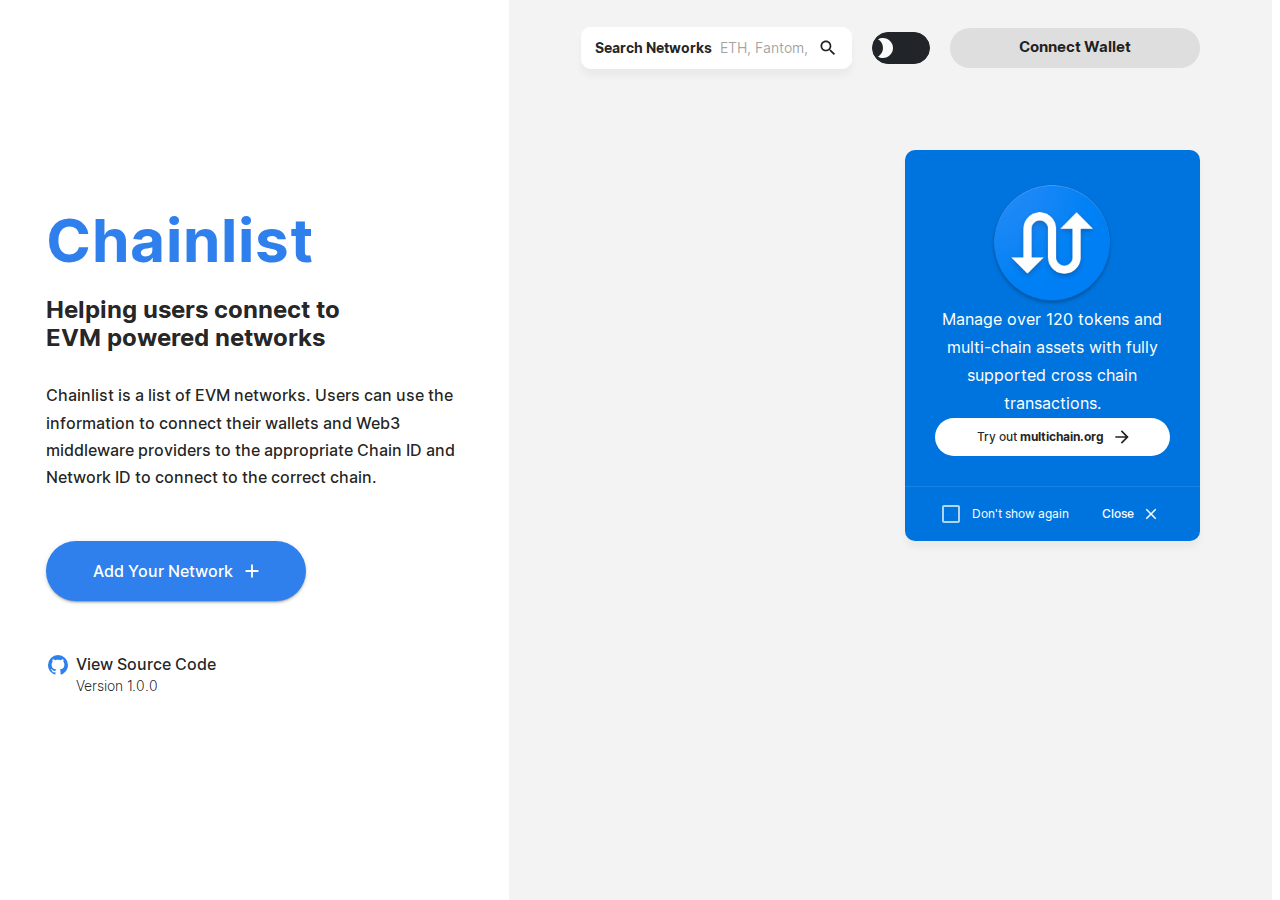
==== commit 7dfc6376: "meta" ====
--- a/index.html
+++ b/index.html
@@ -3,7 +3,7 @@
   <head>
     <meta name="viewport" content="width=device-width" />
     <meta charSet="utf-8" />
-    <meta name="google-site-verification" content="_2Qf4AP8ZmLtNpxPA23VyKpmG4_KVWzhkAvbnN8vMLk" />
+    <meta name="chainlist" content="Chainlist is a list of EVM networks. Users can use the information to connect their wallets and Web3 middleware providers to the appropriate Chain ID and Network ID to connect to the correct chain." />
     <title>Chainlist</title>
     <link rel="icon" href="/favicon.png" />
     <meta name="next-head-count" content="4" />
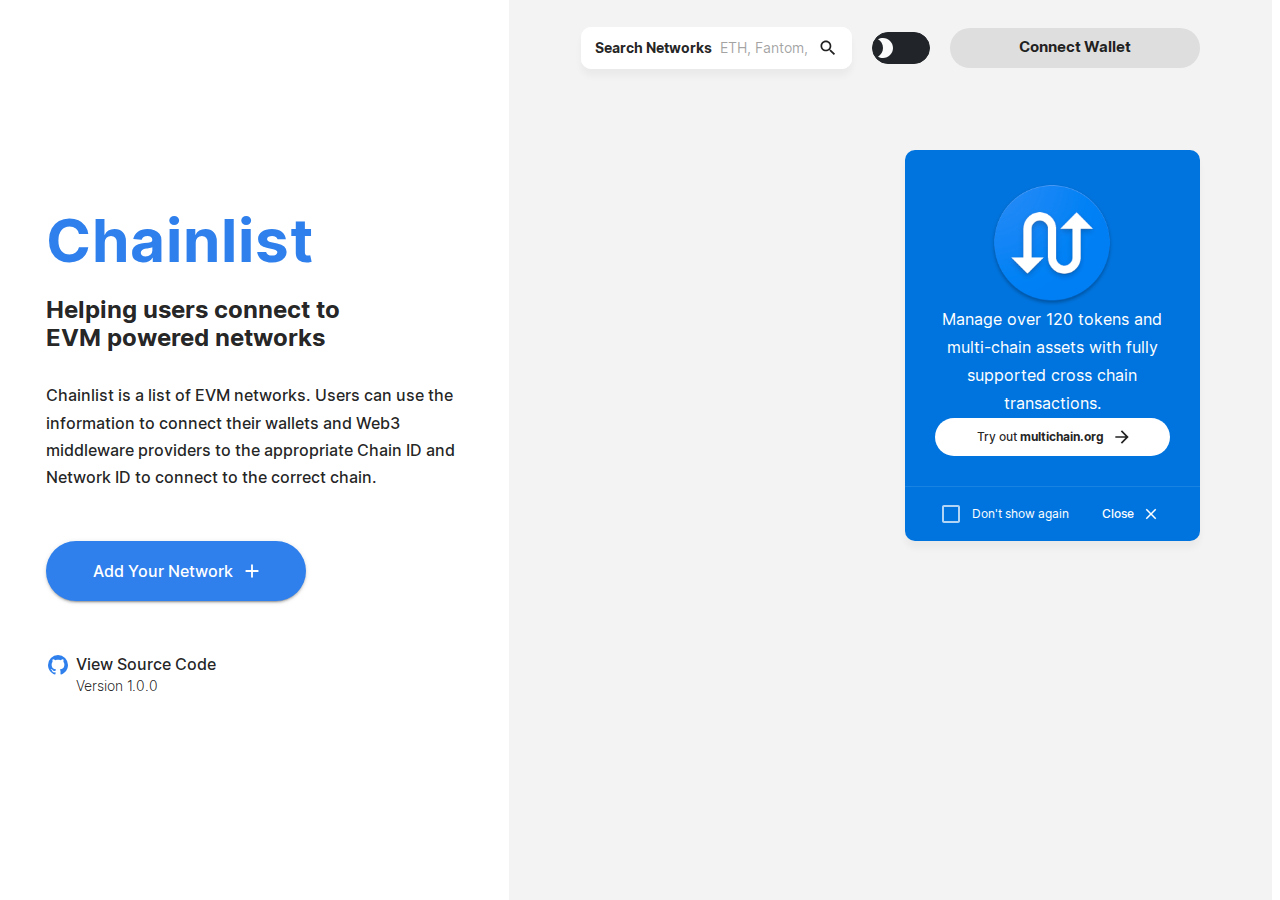
==== commit dd14614a: "meta" ====
--- a/index.html
+++ b/index.html
@@ -3,7 +3,7 @@
   <head>
     <meta name="viewport" content="width=device-width" />
     <meta charSet="utf-8" />
-    <meta name="chainlist" content="Chainlist is a list of EVM networks. Users can use the information to connect their wallets and Web3 middleware providers to the appropriate Chain ID and Network ID to connect to the correct chain." />
+    <meta name="chainlist" content="Helping users connect to EVM powered networks." />
     <title>Chainlist</title>
     <link rel="icon" href="/favicon.png" />
     <meta name="next-head-count" content="4" />
